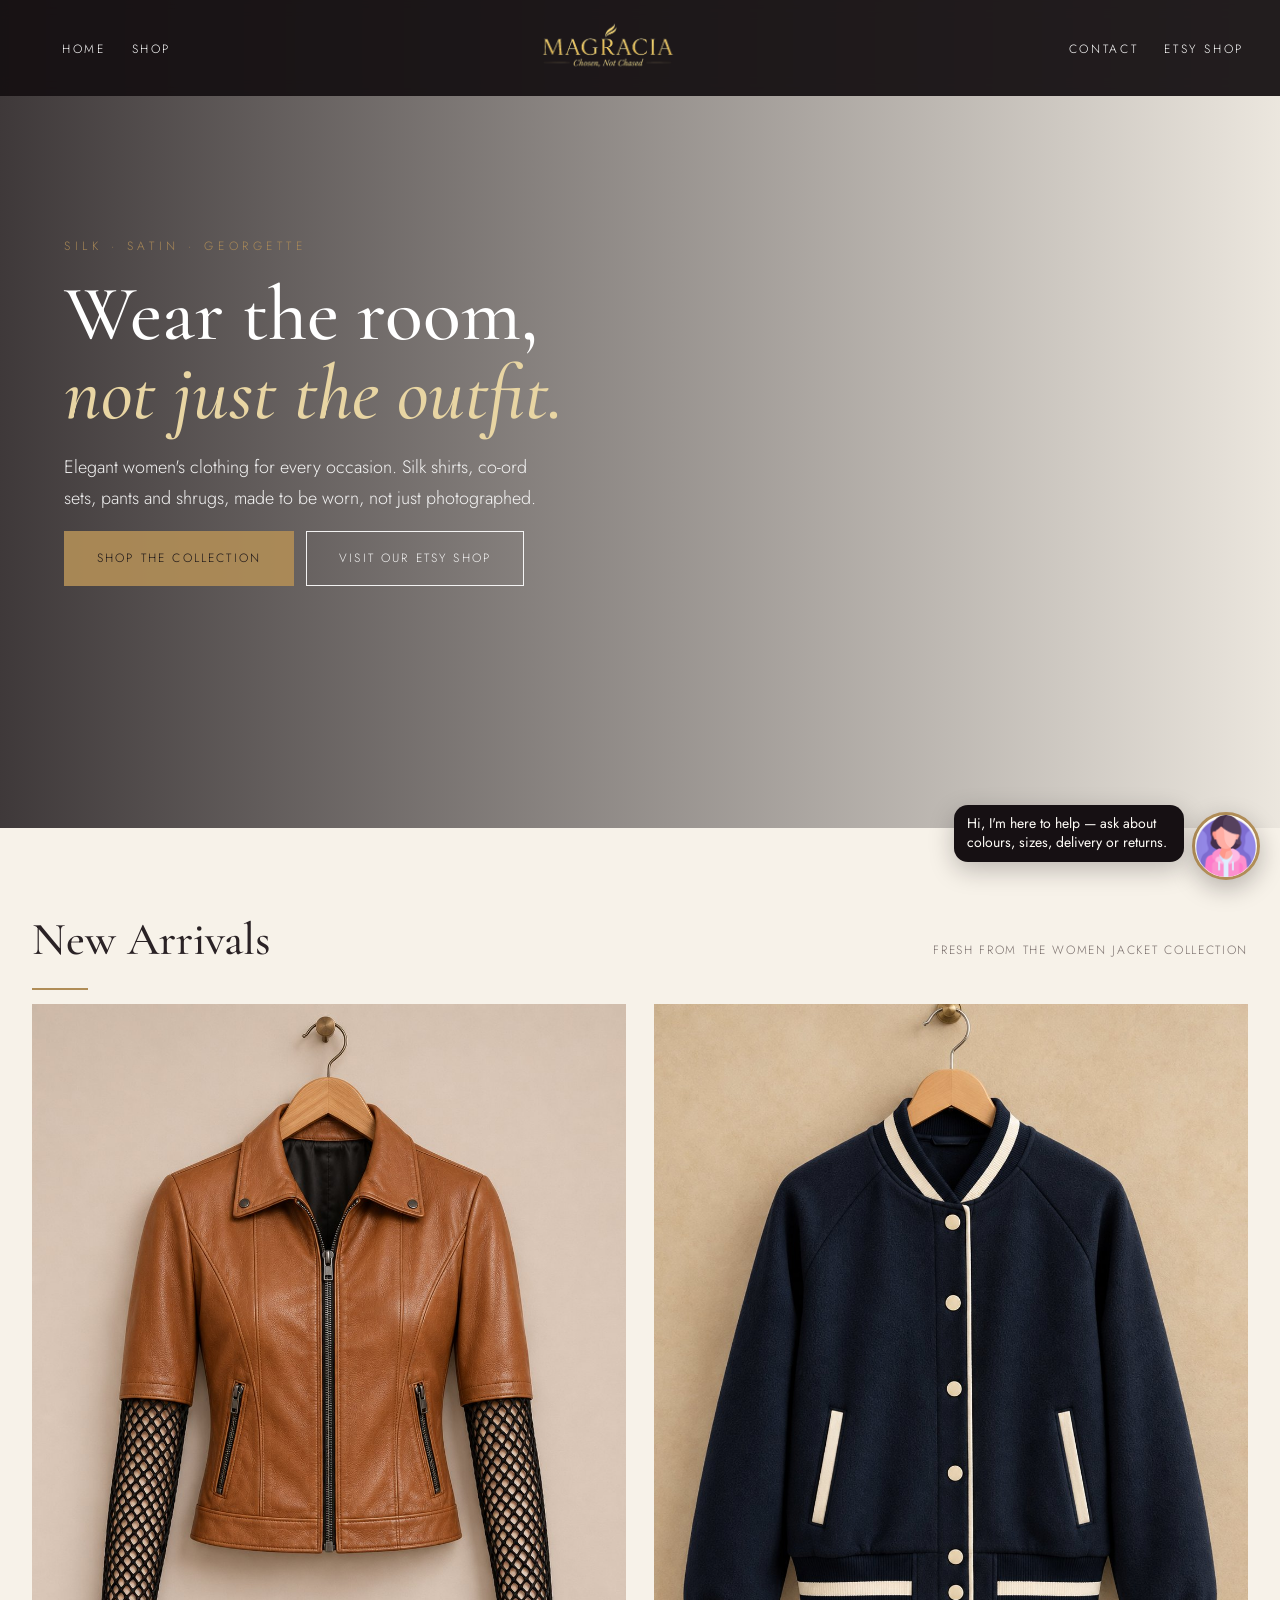
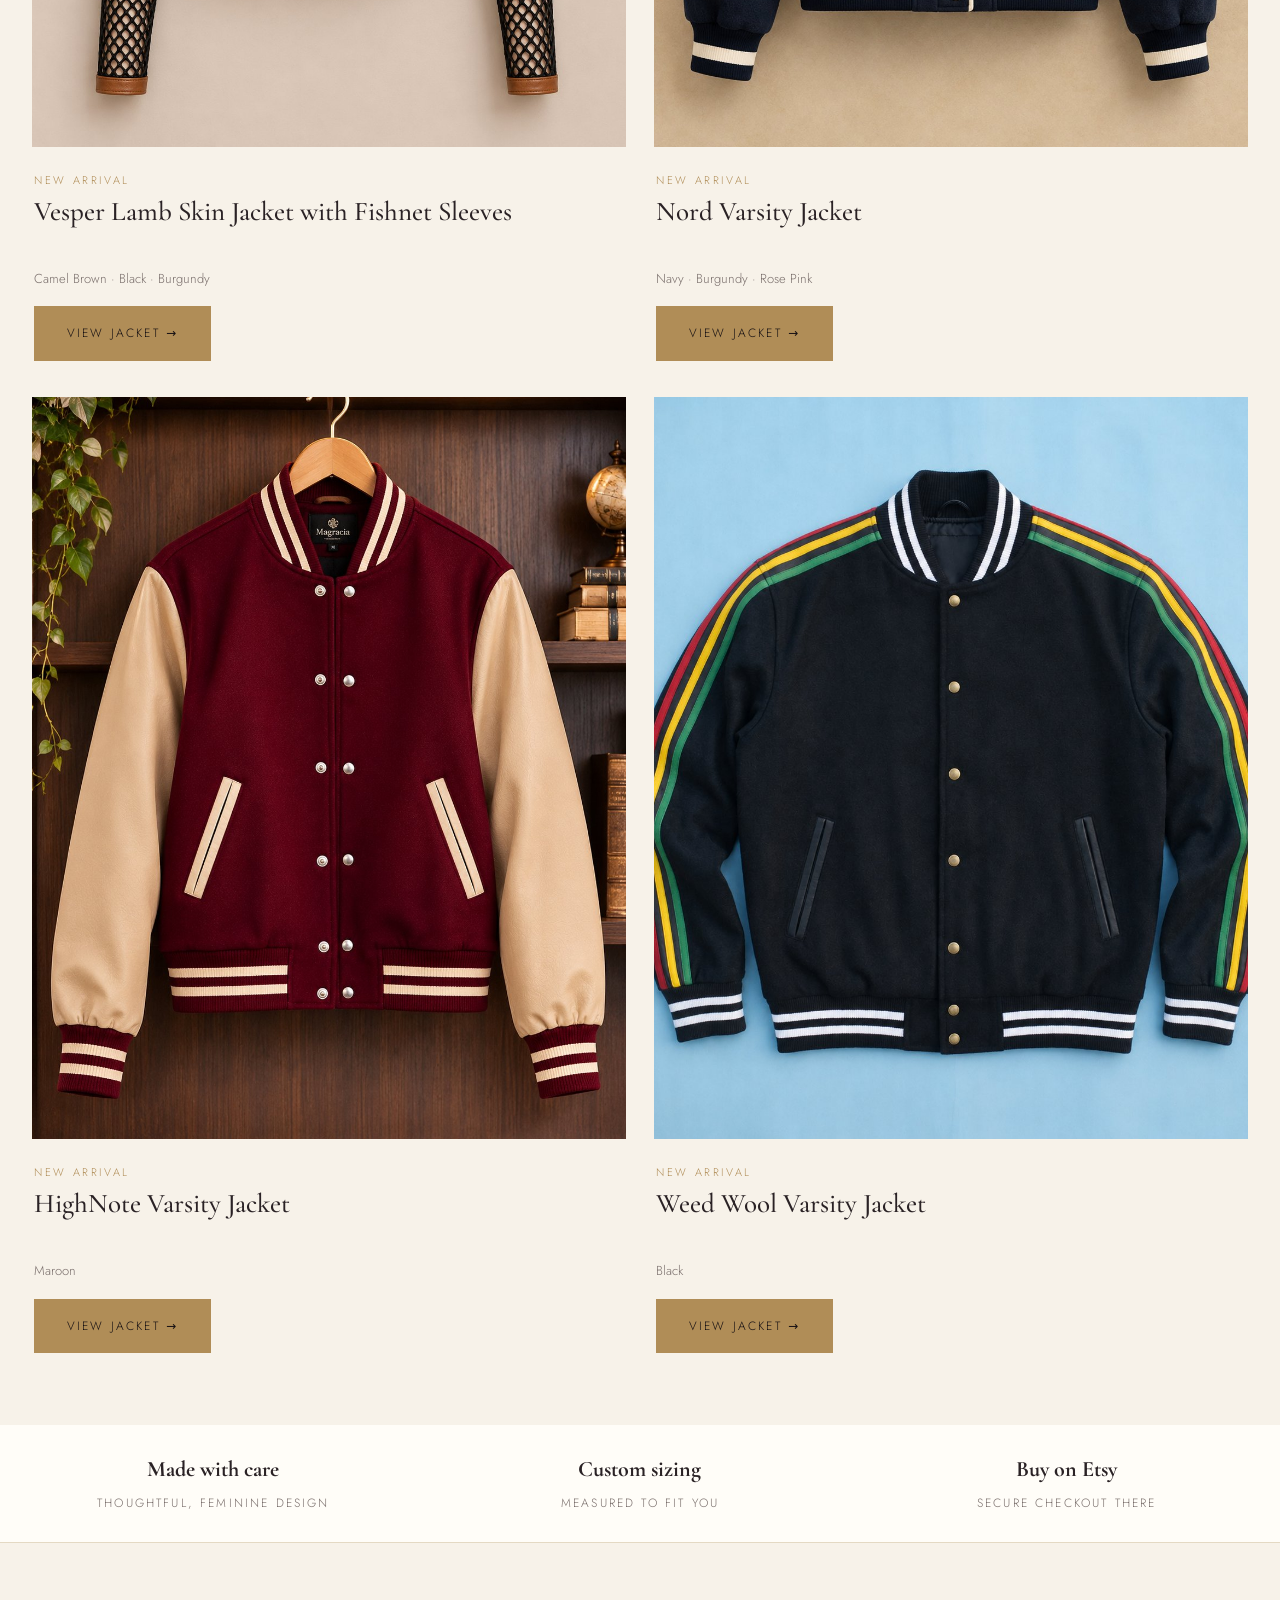
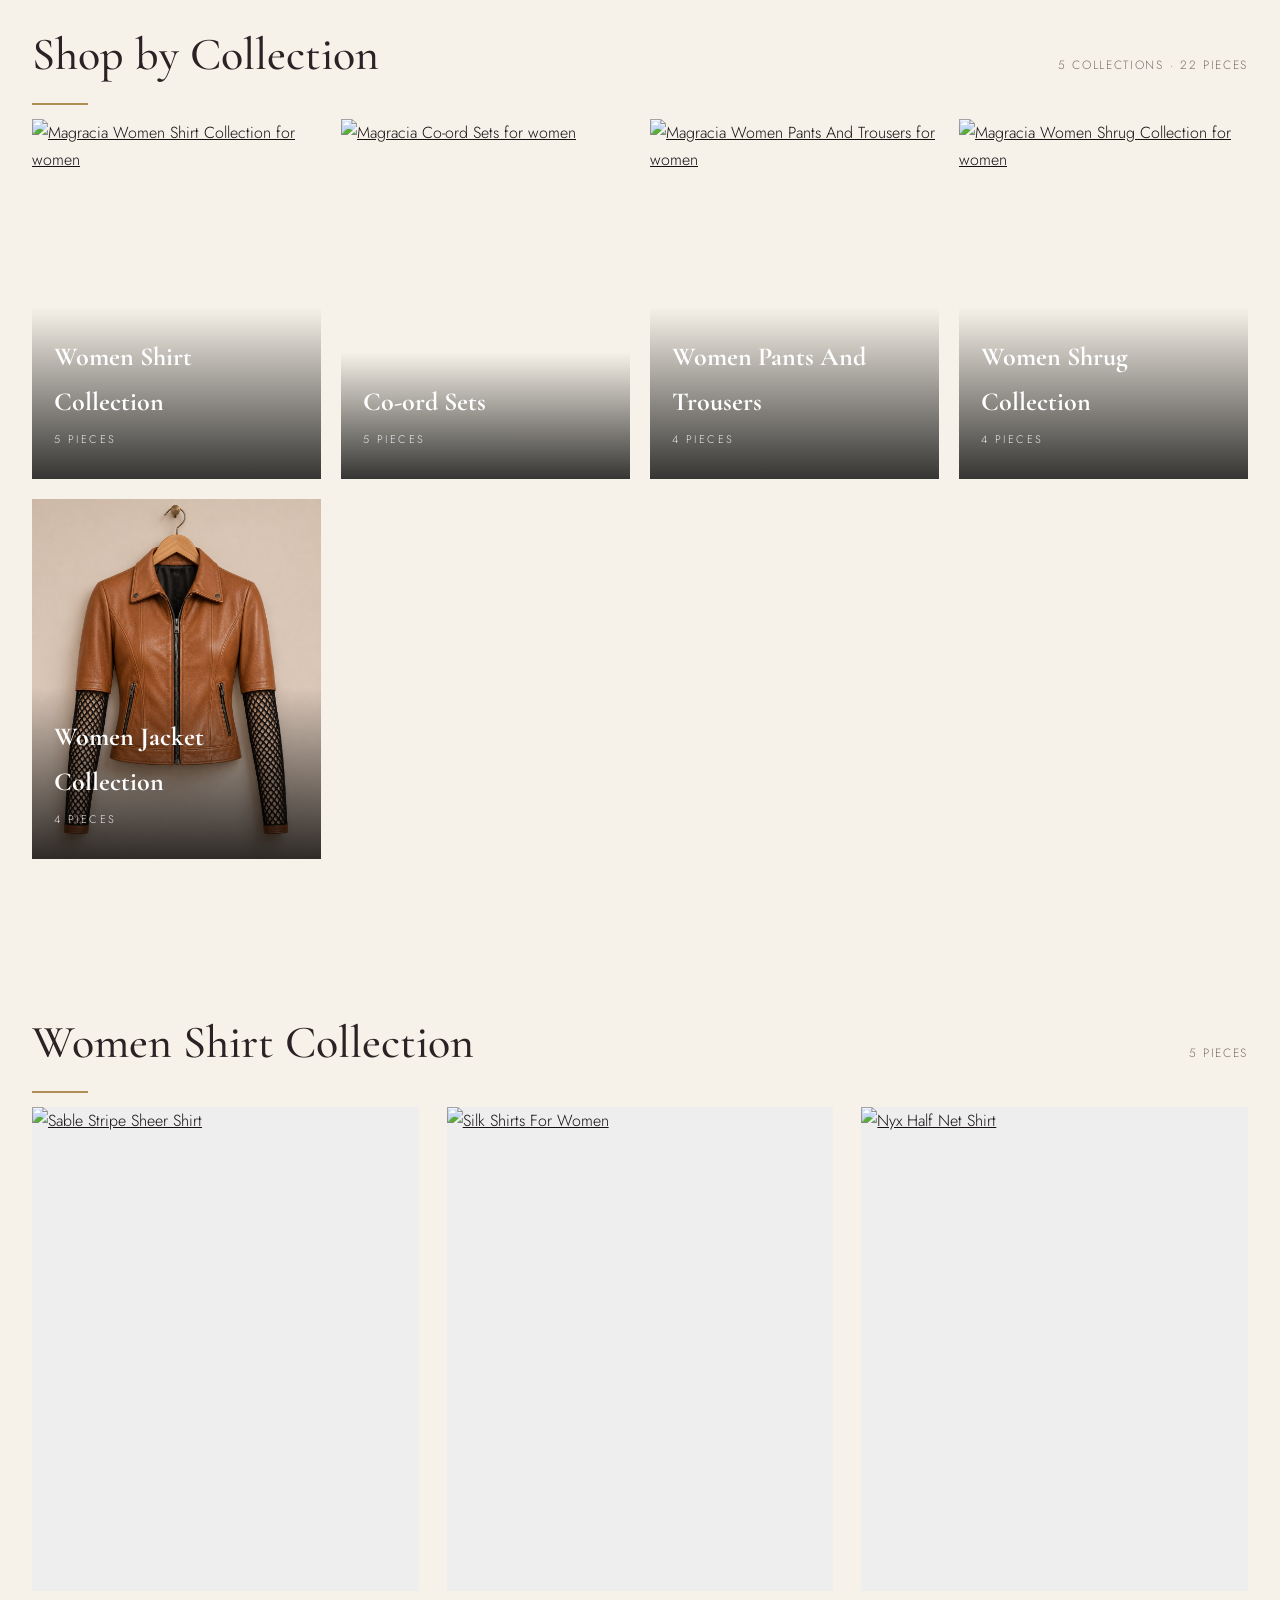
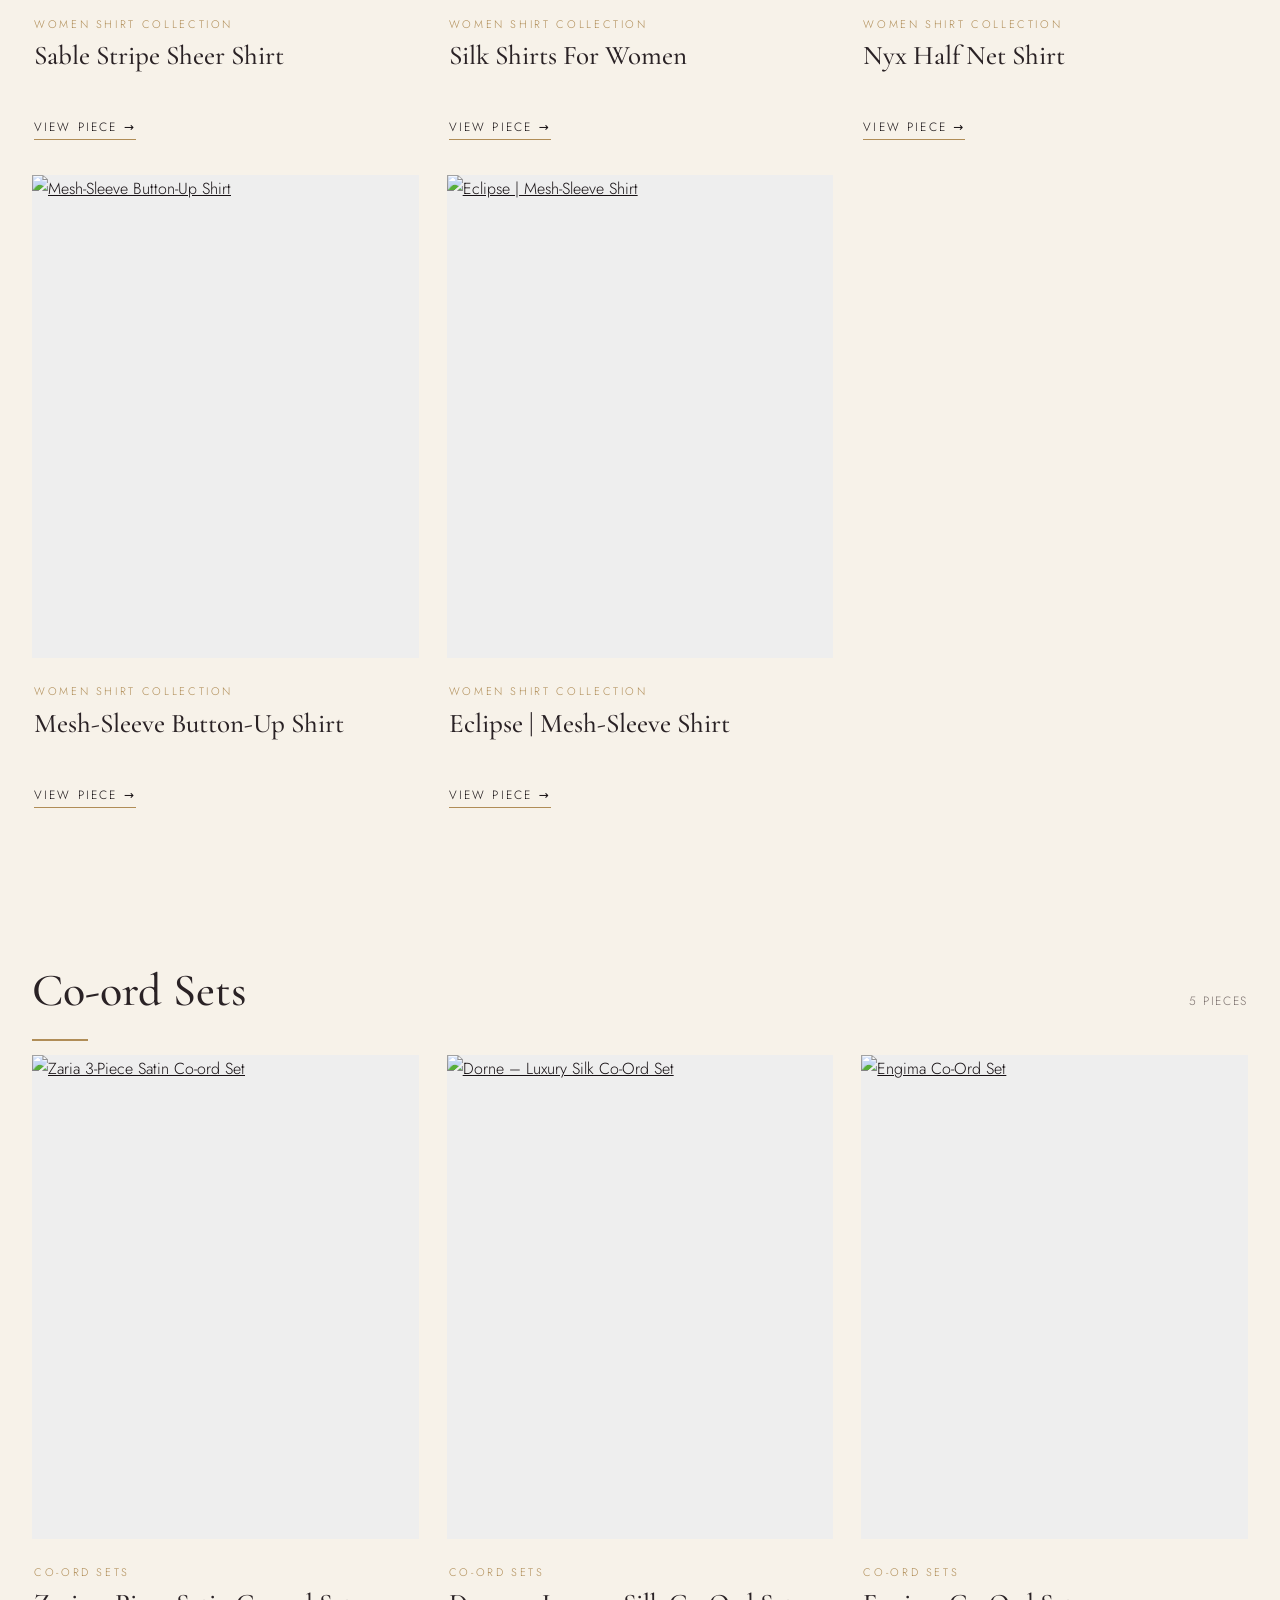
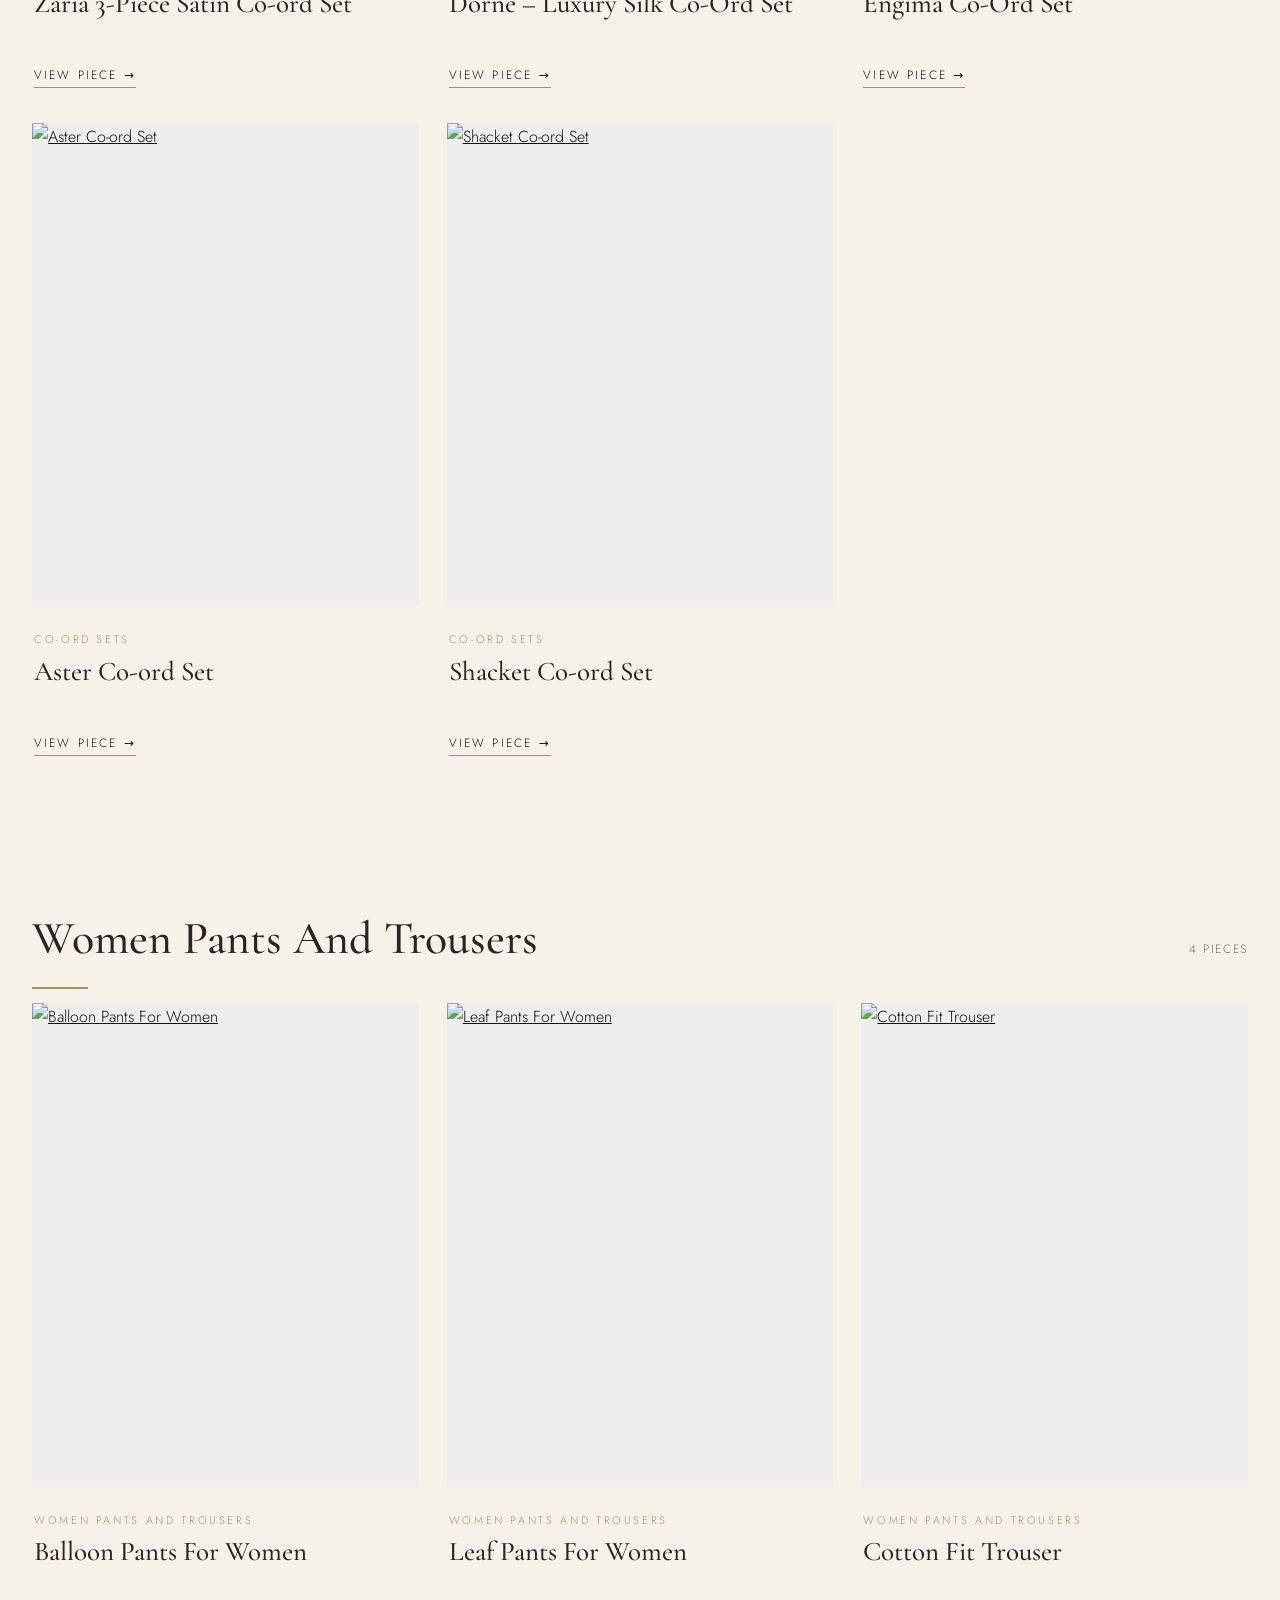
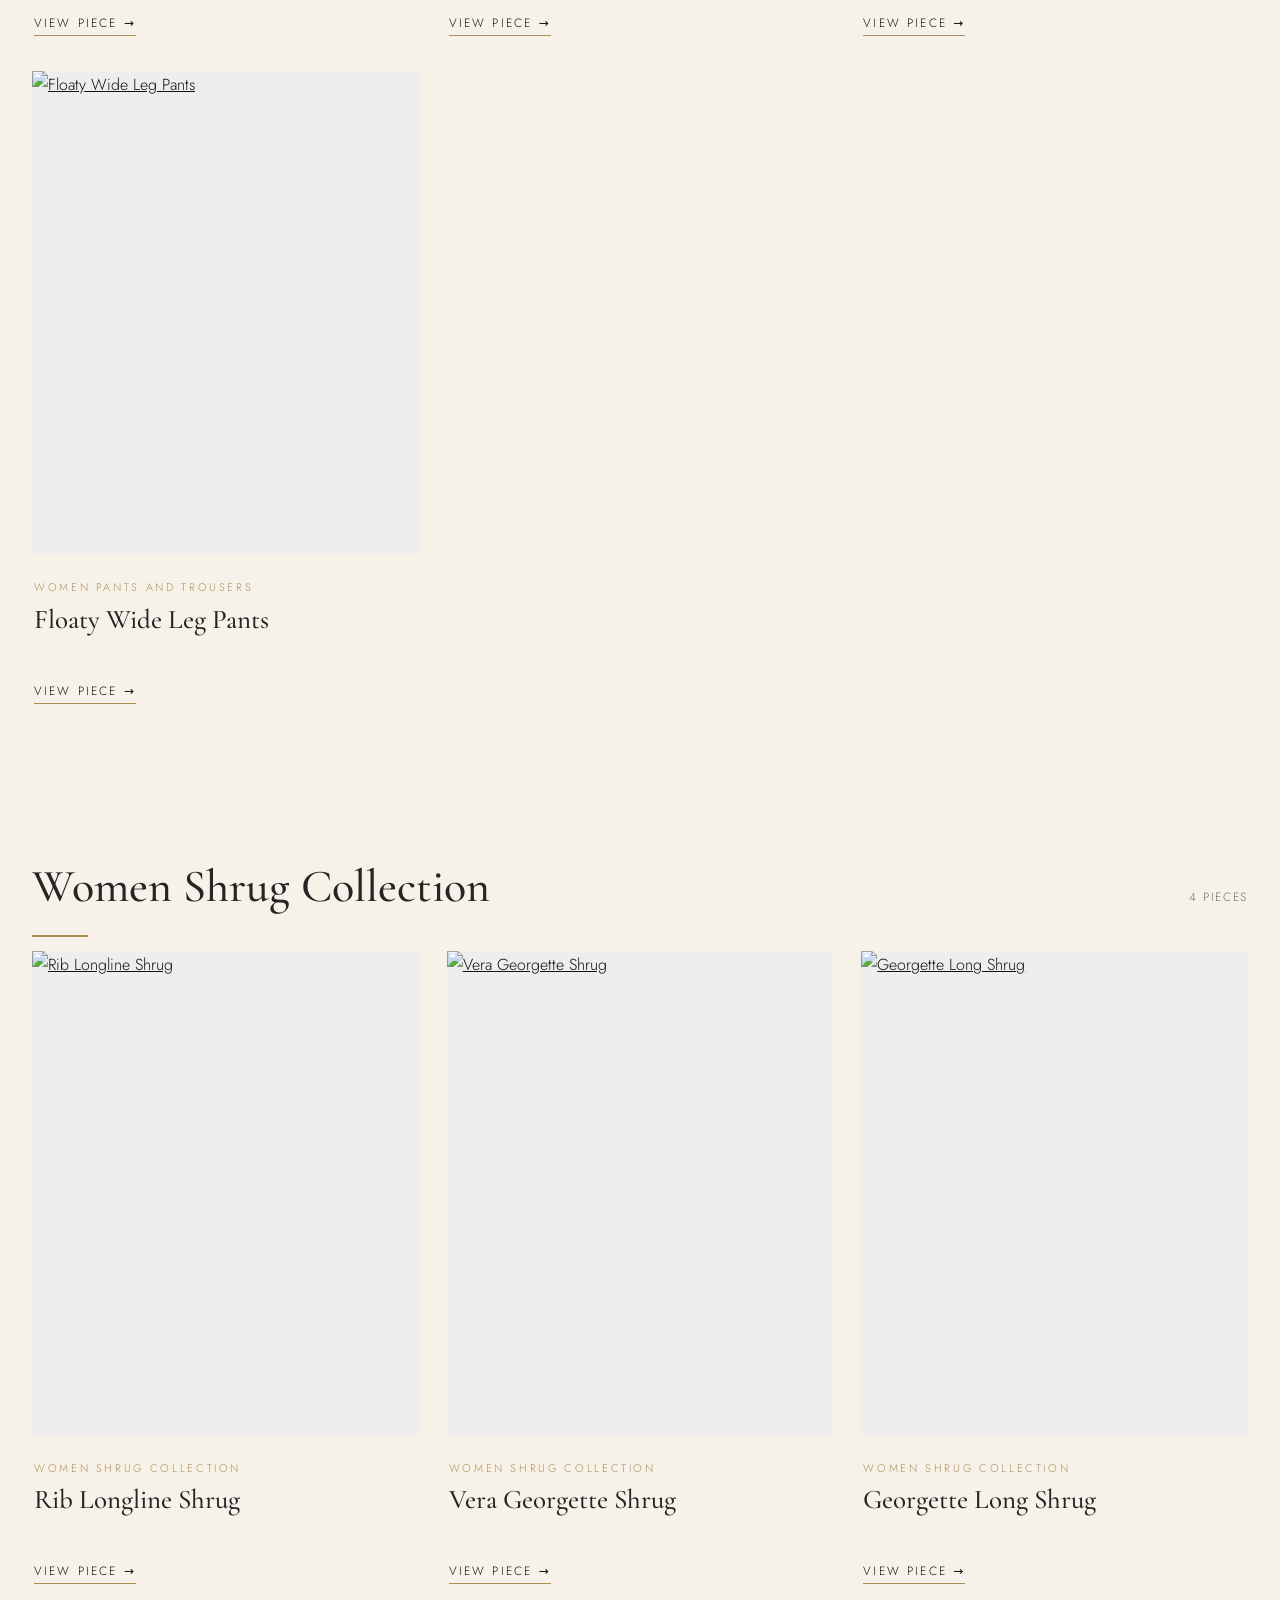
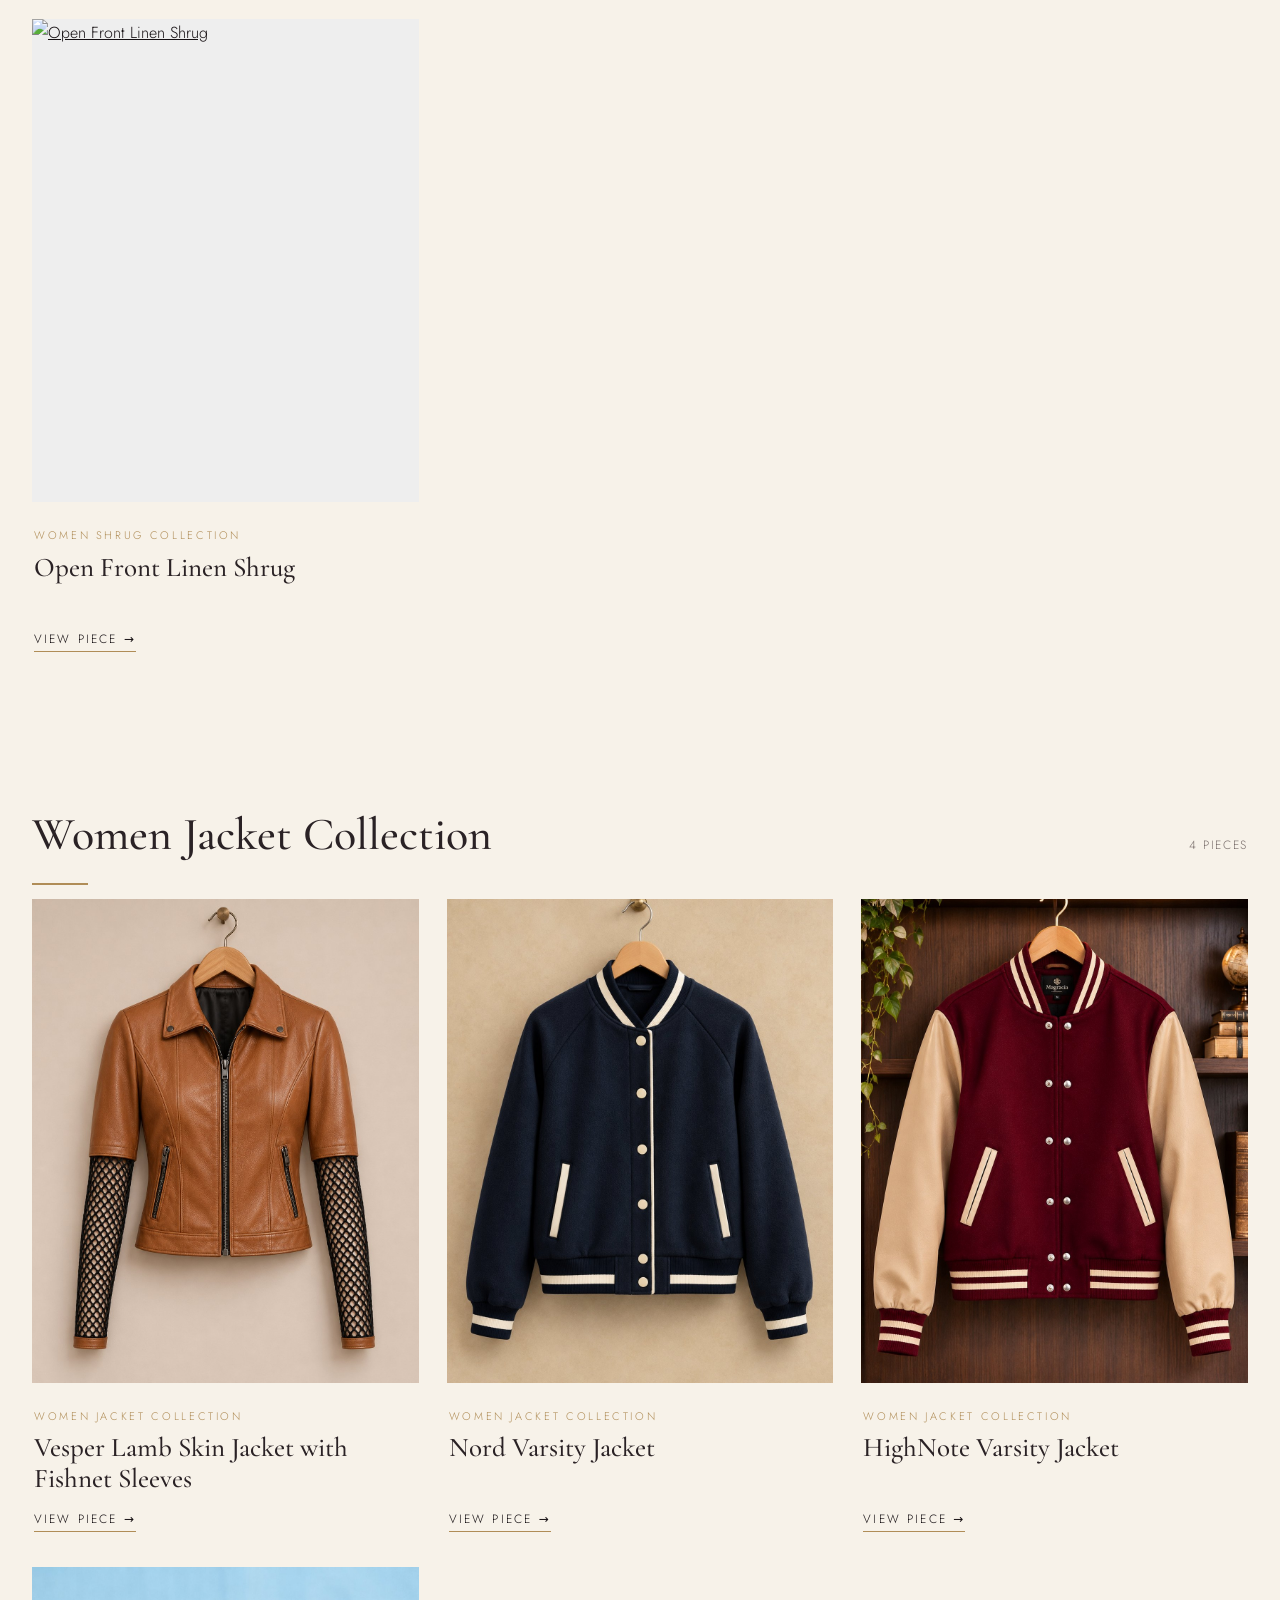
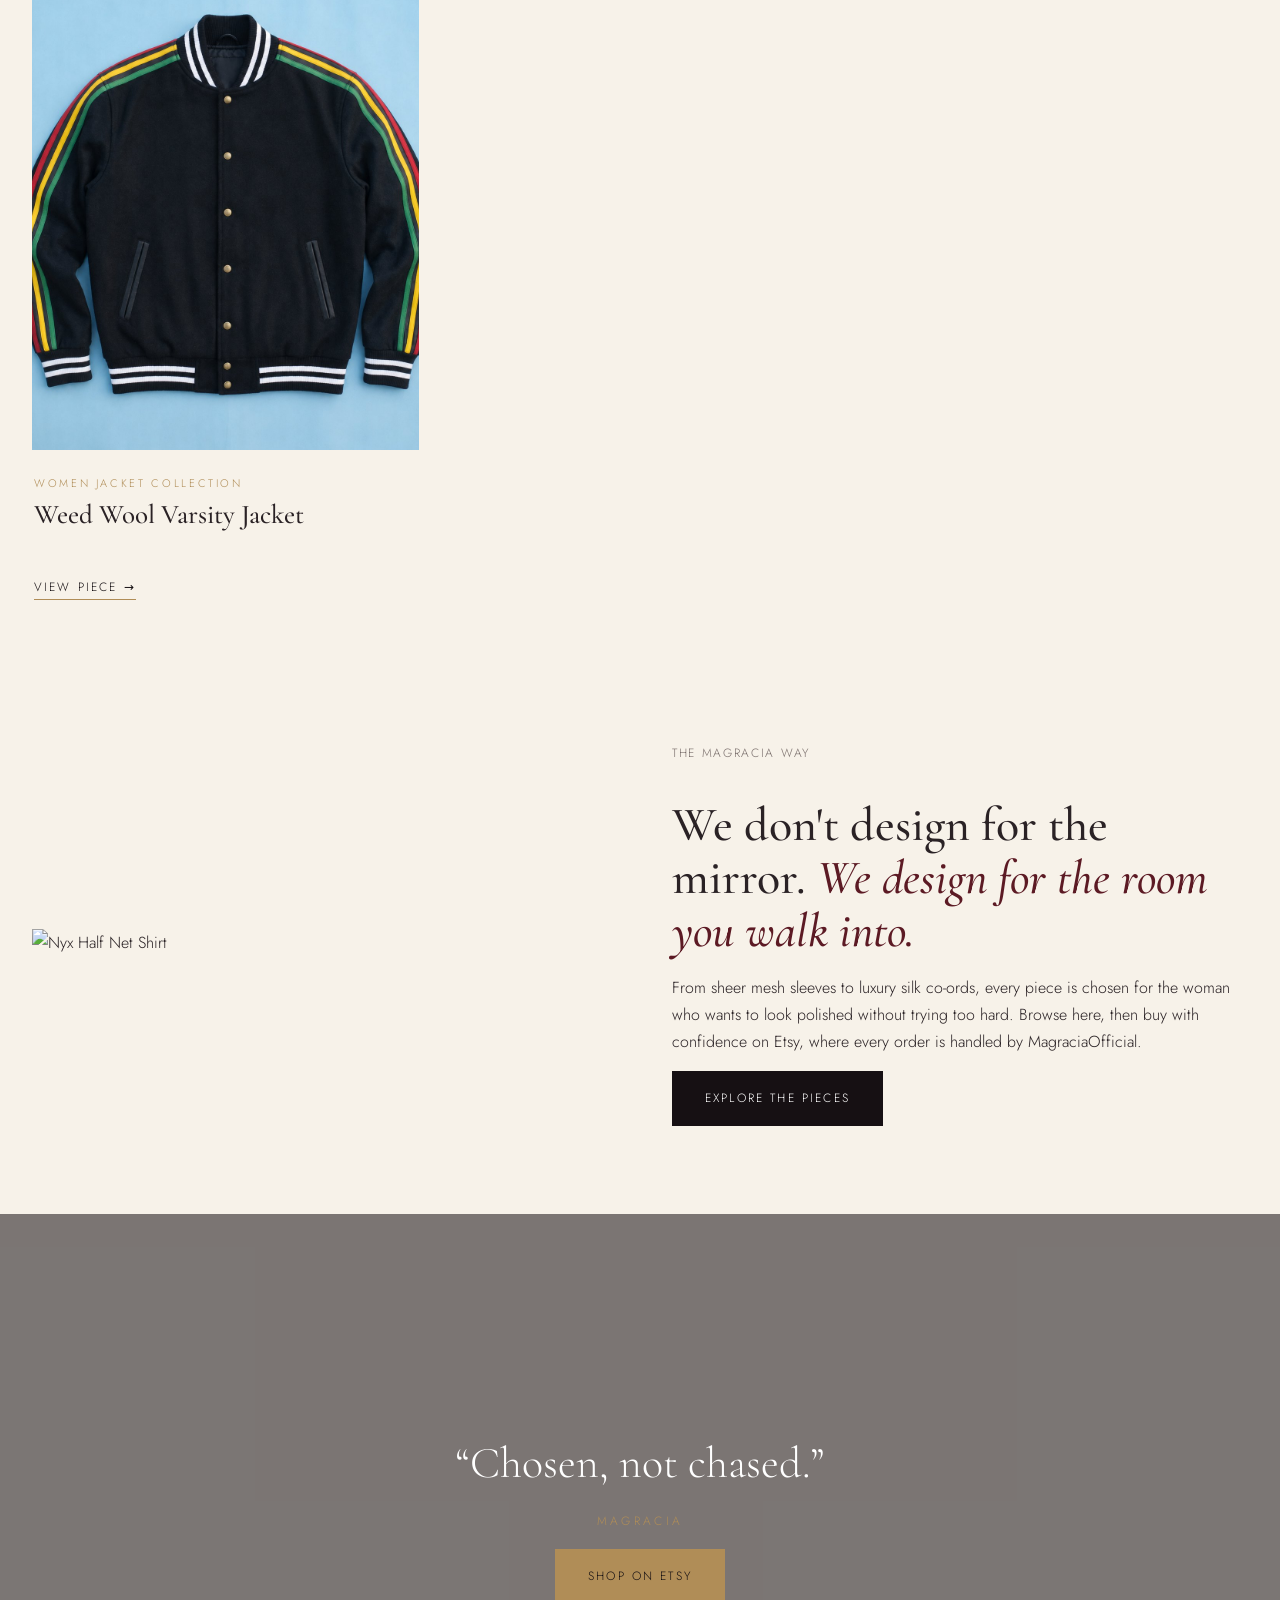
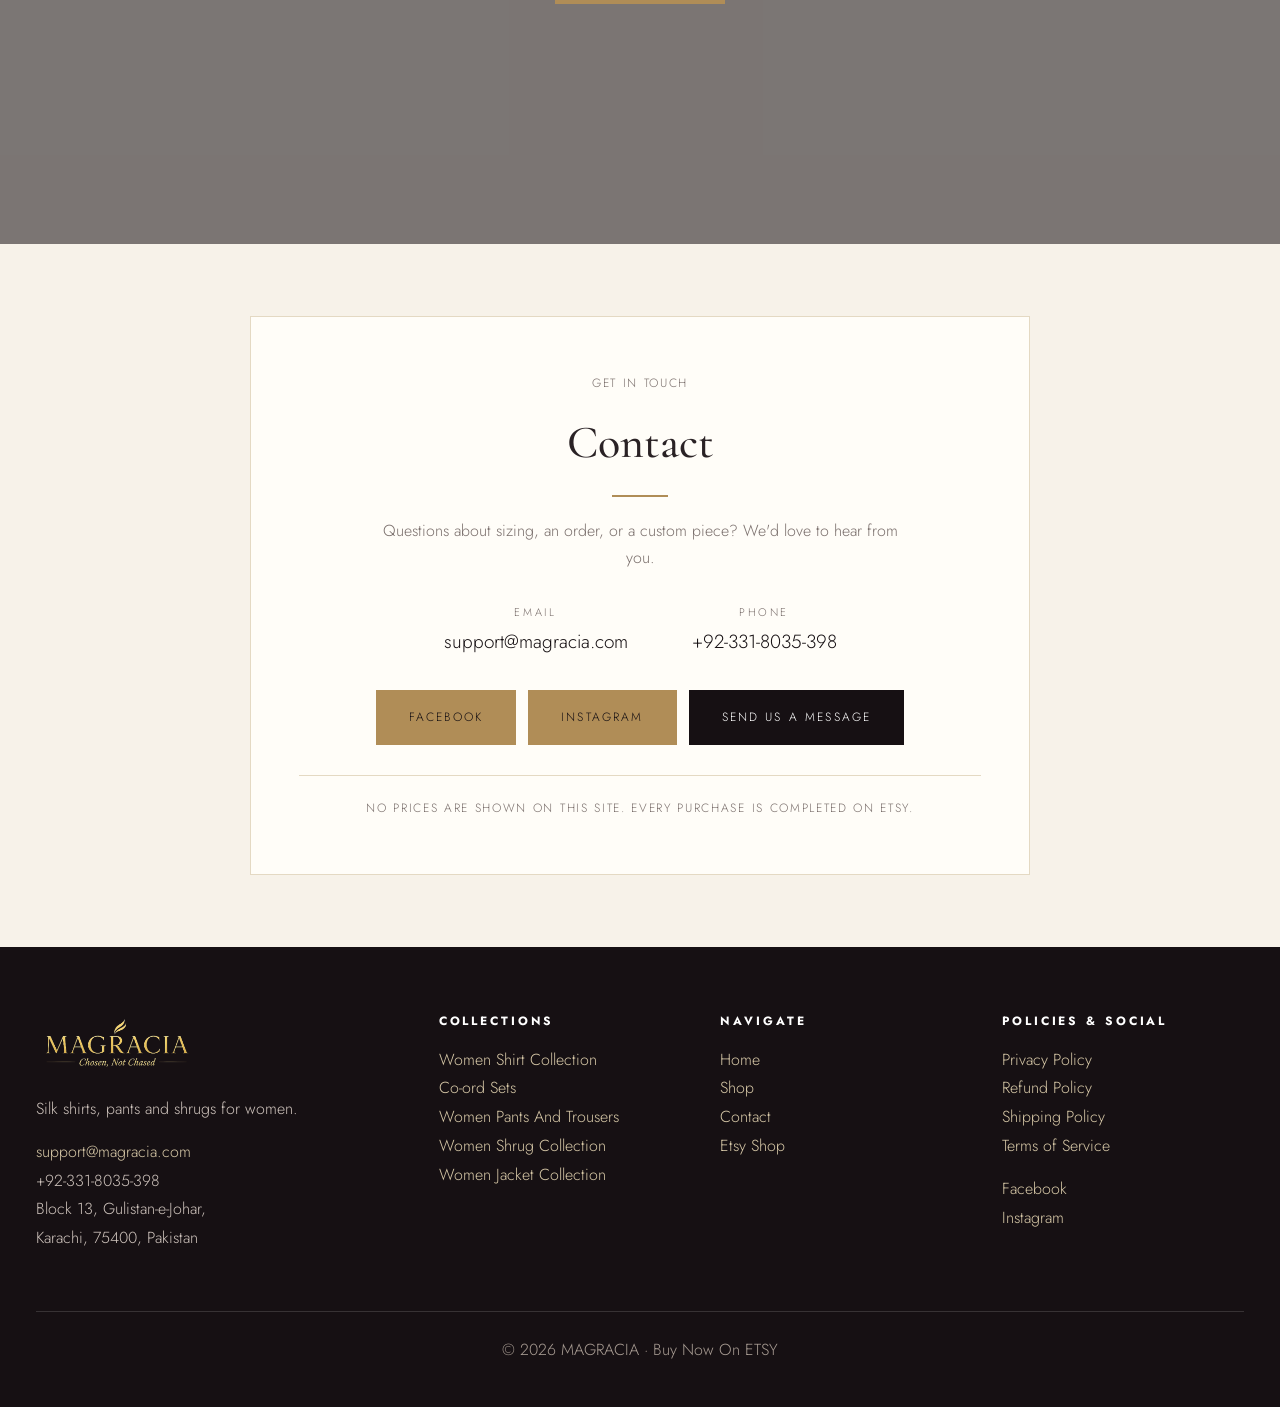
==== index.html @ 1ed4bbe6 "Hero Shop the Collection button now scrolls to Shop by Collection tiles, not the shirts grid" ====
<!doctype html><html lang="en"><head>
<!-- Google tag (gtag.js) -->
<script async src="https://www.googletagmanager.com/gtag/js?id=G-DLKNCWPF5B"></script>
<script>
  window.dataLayer = window.dataLayer || [];
  function gtag(){dataLayer.push(arguments);}
  gtag('js', new Date());

  gtag('config', 'G-DLKNCWPF5B');
</script><meta charset="utf-8"><meta name="viewport" content="width=device-width, initial-scale=1">
<meta name="description" content="Magracia - Silk Shirts, Pants and Shrugs for Women. Buy on Etsy.">
<title>Magracia | Silk Shirts, Satin Co-ord Sets, Pants &amp; Shrugs for Women</title><link rel="icon" type="image/png" href="/images/1793279705554-magracia-favicon.png">
<meta name="description" content="Magracia: elegant silk shirts, satin co-ord sets, pants and shrugs for women, with custom sizing. Browse the collection, then buy securely on Etsy at MagraciaOfficial.">
<link rel="canonical" href="https://magracia.com/">
<meta property="og:title" content="Magracia | Silk Shirts, Satin Co-ord Sets, Pants & Shrugs for Women">
<meta property="og:description" content="Elegant women's clothing for every occasion. Silk shirts, co-ord sets, pants and shrugs, made to be worn, not just photographed. Buy on Etsy.">
<meta property="og:type" content="website">
<meta property="og:url" content="https://magracia.com/">
<meta property="og:site_name" content="Magracia">
<meta name="twitter:card" content="summary_large_image">
<script type="application/ld+json">{"@context":"https://schema.org","@type":"Organization","name":"Magracia","url":"https://magracia.com/","slogan":"Chosen, not chased.","email":"support@magracia.com","telephone":"+92-331-8035-398","address":{"@type":"PostalAddress","streetAddress":"Block 13, Gulistan-e-Johar","addressLocality":"Karachi","postalCode":"75400","addressCountry":"PK"},"sameAs":["https://www.etsy.com/shop/MagraciaOfficial","https://www.facebook.com/profile.php?id=61591413465941","https://www.instagram.com/shopmagracia"]}</script><link rel="stylesheet" href="styles.css?v=19"></head>
<body>
<header><button class="menu-btn" aria-label="Open menu" aria-expanded="false" onclick="toggleMenu(this)">☰</button><nav><a href="/">HOME</a><a href="#collection">SHOP</a></nav><h1 class="logo"><a href="/"><img src="/images/1793279692618-magracia-logo.png" alt="Magracia"></a></h1><nav><a href="contact.html">CONTACT</a><a href="https://www.etsy.com/shop/MagraciaOfficial">ETSY SHOP</a></nav><nav class="mobile-menu" id="mobileMenu"><a href="/">HOME</a><a href="/#collection">SHOP</a><a href="contact.html">CONTACT</a><a href="https://www.etsy.com/shop/MagraciaOfficial">ETSY SHOP</a></nav></header>
<main>
<section class="hero" style="background-image:url('https://cdn.shopify.com/s/files/1/1017/0076/3970/files/Models_posing_near_large_rock_202607021745_Magracia_Eclipse_Mesh-Sleeve_Shirt_ed475d78e17229f7_Magracia_5c5101f6e400949b.webp?v=1784808352')">
<div class="hero-text"><p class="eyebrow">Silk · Satin · Georgette</p><h2>Wear the room,<br><em>not just the outfit.</em></h2><p>Elegant women's clothing for every occasion. Silk shirts, co-ord sets, pants and shrugs, made to be worn, not just photographed.</p><p><a class="btn btn-gold" href="#shop-by-collection">Shop the Collection</a><a class="btn btn-outline" href="https://www.etsy.com/shop/MagraciaOfficial">Visit Our Etsy Shop</a></p></div></section>
<div class="wrap"><section class="new-arrivals reveal"><div class="sec-head"><h2>New Arrivals</h2><span class="sec-sub">Fresh from the Women Jacket Collection</span></div><div class="arrivals-grid" id="arrivalsGrid"></div></section></div>
<div class="values"><div><b>Made with care</b><span>Thoughtful, feminine design</span></div><div><b>Custom sizing</b><span>Measured to fit you</span></div><div><b>Buy on Etsy</b><span>Secure checkout there</span></div></div>
<div class="wrap">
<section class="reveal" id="shop-by-collection"><div class="sec-head"><h2>Shop by Collection</h2><span class="sec-sub" id="colCount">Collections · pieces</span></div><div class="tiles" id="tiles"></div></section>
<div id="collection"></div>
<section class="story reveal"><div><img src="https://cdn.shopify.com/s/files/1/1017/0076/3970/files/Gemini_Generated_Image_hyt5iyhyt5iyhyt5.webp?v=1786794602" alt="Nyx Half Net Shirt"></div>
<div><p class="sec-sub">The Magracia way</p><h2>We don't design for the mirror. <em>We design for the room you walk into.</em></h2><p>From sheer mesh sleeves to luxury silk co-ords, every piece is chosen for the woman who wants to look polished without trying too hard. Browse here, then buy with confidence on Etsy, where every order is handled by MagraciaOfficial.</p><p><a class="btn" href="#collection">Explore the Pieces</a></p></div></section>
</div>
<section class="feature" style="background-image:url('https://cdn.shopify.com/s/files/1/1017/0076/3970/files/ChatGPTImageJul1_2026_01_18_34PM.png?v=1784560643')"><div><blockquote>“Chosen, not chased.”</blockquote><p><cite>Magracia</cite></p><p><a class="btn btn-gold" href="https://www.etsy.com/shop/MagraciaOfficial">Shop on Etsy</a></p></div></section>
<section class="contact-band reveal"><div class="wrap"><div class="contact-card"><p class="sec-sub">Get in touch</p><h2>Contact</h2><p class="contact-intro">Questions about sizing, an order, or a custom piece? We'd love to hear from you.</p><div class="contact-rows"><div><span>Email</span><a href="mailto:support@magracia.com">support@magracia.com</a></div><div><span>Phone</span><a href="tel:+923318035398">+92-331-8035-398</a></div></div><div class="contact-socials"><a class="btn btn-gold" href="https://www.facebook.com/profile.php?id=61591413465941">Facebook</a><a class="btn btn-gold" href="https://www.instagram.com/shopmagracia">Instagram</a><a class="btn" href="contact.html">Send us a message</a></div><p class="contact-note">No prices are shown on this site. Every purchase is completed on Etsy.</p></div></div></section>
</main>
<footer><div class="foot"><div><p class="foot-logo"><img src="/images/1793279692618-magracia-logo.png" alt="Magracia"></p><p>Silk shirts, pants and shrugs for women.</p><p><a href="mailto:support@magracia.com">support@magracia.com</a><br>+92-331-8035-398<br>Block 13, Gulistan-e-Johar,<br>Karachi, 75400, Pakistan</p></div><div><h4>Collections</h4><p><a href="/#col-Women%20Shirt%20Collection">Women Shirt Collection</a><br><a href="/#col-Co-ord%20Sets">Co-ord Sets</a><br><a href="/#col-Women%20Pants%20And%20Trousers">Women Pants And Trousers</a><br><a href="/#col-Women%20Shrug%20Collection">Women Shrug Collection</a><br><a href="/#col-Women%20Jacket%20Collection">Women Jacket Collection</a></p></div><div><h4>Navigate</h4><p><a href="/">Home</a><br><a href="/#collection">Shop</a><br><a href="contact.html">Contact</a><br><a href="https://www.etsy.com/shop/MagraciaOfficial">Etsy Shop</a></p></div><div><h4>Policies &amp; Social</h4><p><a href="privacy.html">Privacy Policy</a><br><a href="refund.html">Refund Policy</a><br><a href="shipping.html">Shipping Policy</a><br><a href="terms.html">Terms of Service</a></p><p><a href="https://www.facebook.com/profile.php?id=61591413465941">Facebook</a><br><a href="https://www.instagram.com/shopmagracia">Instagram</a></p></div></div><p class="foot-bottom">© 2026 MAGRACIA · Buy Now On ETSY</p></footer>
<script>
fetch('products.json?v=9').then(r=>r.json()).then(products=>{
  const tiles=document.getElementById('tiles'); const groups={};
  products.forEach(p=>{(groups[p.collection]=groups[p.collection]||[]).push(p)});
  document.getElementById('colCount').textContent=Object.keys(groups).length+' collections · '+products.length+' pieces';
  tiles.innerHTML=Object.keys(groups).map(name=>'<a class="tile" href="#col-'+encodeURIComponent(name)+'"><img src="'+groups[name][0].images[0]+'" alt="Magracia '+name+' for women"><span><b>'+name+'</b><i>'+groups[name].length+' pieces</i></span></a>').join('');
  const wrap=document.getElementById('collection');
  Object.keys(groups).forEach(name=>{
    const sec=document.createElement('section'); sec.id='col-'+encodeURIComponent(name); sec.className='reveal';
    sec.innerHTML='<div class="sec-head"><h2>'+name+'</h2><span class="sec-sub">'+groups[name].length+' pieces</span></div><div class="grid">'+groups[name].map(p=>
      '<article class="card"><a href="product.html?handle='+encodeURIComponent(p.handle)+'"><div class="imgwrap"><img src="'+(p.images[0]||'')+'" alt="'+p.title.replace(/"/g,'')+'" loading="lazy"></div></a><div class="card-body"><span class="label">'+p.collection+'</span><h3>'+p.title+'</h3><a class="viewlink" href="product.html?handle='+encodeURIComponent(p.handle)+'">View Piece →</a></div></article>').join('')+'</div>';
    wrap.appendChild(sec);
  });
  const jackets=products.filter(p=>p.collection==='Women Jacket Collection');
  const ag=document.getElementById('arrivalsGrid');
  if(ag){ag.innerHTML=jackets.map(p=>'<article class="card"><a href="product.html?handle='+encodeURIComponent(p.handle)+'"><div class="imgwrap"><img src="'+(p.images[0]||'')+'" alt="'+p.title.replace(/"/g,'')+'" loading="lazy"></div></a><div class="card-body"><span class="label">New Arrival</span><h3>'+p.title+'</h3><p class="arrival-colours">'+(p.colours||[]).join(' · ')+'</p><a class="btn btn-gold" href="product.html?handle='+encodeURIComponent(p.handle)+'">View Jacket →</a></div></article>').join('');}
  const io=new IntersectionObserver(es=>es.forEach(e=>{if(e.isIntersecting)e.target.classList.add('visible')}),{threshold:.1});
  document.querySelectorAll('.reveal').forEach(el=>io.observe(el));
});
</script><script>function toggleMenu(b){var h=document.querySelector("header"); var open=h.classList.toggle("menu-open"); b.setAttribute("aria-expanded",open); b.textContent=open?"✕":"☰";} document.addEventListener("click",function(e){var h=document.querySelector("header"); if(h&&h.classList.contains("menu-open")&&!h.contains(e.target)){h.classList.remove("menu-open"); var b=document.querySelector(".menu-btn"); if(b){b.setAttribute("aria-expanded","false"); b.textContent="☰";}}});</script><script src="chatbot.js?v=1"></script></body></html>
---- styles.css ----
@import url('https://fonts.googleapis.com/css2?family=Cormorant+Garamond:ital,wght@0,400;0,500;0,600;1,400;1,500&family=Jost:wght@300;400;500&display=swap');
:root{--ink:#161013;--wine:#5c1a24;--cream:#f7f2e9;--paper:#fffdf8;--gold:#b08d57;--muted:#7a6f6c;--line:#e4d9c3}
*{box-sizing:border-box}html{scroll-behavior:smooth}
body{margin:0;font-family:'Jost',system-ui,sans-serif;color:#2a2225;background:var(--cream);line-height:1.7;font-weight:300}
a{color:var(--ink)}a:hover{color:var(--gold)}h1,h2,h3{font-family:'Cormorant Garamond',serif;font-weight:500}
::selection{background:var(--gold);color:#fff}
header{position:fixed;top:0;left:0;right:0;z-index:20;background:rgba(22,16,19,.94);backdrop-filter:blur(8px);color:#fff;display:flex;align-items:center;justify-content:space-between;padding:16px 36px}
header h1{margin:0;font-size:24px;letter-spacing:.32em}header h1 small{display:block;font-family:'Jost',sans-serif;font-size:8px;letter-spacing:.42em;color:var(--gold);margin-top:2px}
nav a{color:#fff;text-decoration:none;margin-left:26px;font-size:12px;letter-spacing:.22em}nav a:hover{color:var(--gold)}
.hero{height:92vh;min-height:560px;background-size:cover;background-position:center 30%;display:flex;align-items:center;color:#fff;position:relative}
.hero:before{content:"";position:absolute;inset:0;background:linear-gradient(90deg,rgba(22,16,19,.82) 0%,rgba(22,16,19,.45) 48%,rgba(22,16,19,.05) 100%)}
.hero-text{position:relative;padding:0 64px;max-width:660px}.hero-text .eyebrow{letter-spacing:.38em;font-size:12px;color:var(--gold);text-transform:uppercase}
.hero-text h2{font-size:78px;line-height:1.02;margin:18px 0}.hero-text h2 em{font-style:italic;color:#e8d5a3}
.hero-text p{font-size:18px;opacity:.92;max-width:480px}
/* Buttons: ink and gold only. No maroon fill anywhere, and hover never turns maroon. */
.btn{display:inline-block;background:var(--ink);color:#fff !important;padding:16px 32px;text-decoration:none;letter-spacing:.18em;font-size:12px;text-transform:uppercase;border:1px solid var(--ink);cursor:pointer;transition:letter-spacing .3s,background .3s,transform .3s}
.btn:hover{background:#000;letter-spacing:.24em;transform:translateY(-1px)}
.btn-gold{background:var(--gold);border-color:var(--gold);color:#161013 !important}.btn-gold:hover{background:#9c7a48;border-color:#9c7a48;color:#fff !important}
.btn-outline{background:transparent;border-color:#fff;color:#fff !important;margin-left:12px}.btn-outline:hover{background:#fff;color:var(--ink) !important;letter-spacing:.24em}
.values{display:grid;grid-template-columns:repeat(3,1fr);text-align:center;border-bottom:1px solid var(--line);background:var(--paper)}.values div{padding:26px 16px}.values b{font-family:'Cormorant Garamond',serif;font-size:22px;display:block}.values span{font-size:12px;letter-spacing:.18em;text-transform:uppercase;color:var(--muted)}
.wrap{max-width:1280px;margin:0 auto;padding:0 32px}section{padding:72px 0}
.sec-head{display:flex;align-items:baseline;justify-content:space-between;gap:20px;margin-bottom:8px}.sec-head h2{font-size:46px;margin:0}.sec-head h2:after{content:"";display:block;width:56px;height:2px;background:var(--gold);margin-top:10px}
.sec-sub{color:var(--muted);letter-spacing:.14em;text-transform:uppercase;font-size:12px;margin:0 0 36px}
.tiles{display:grid;grid-template-columns:repeat(4,1fr);gap:20px}.tile{position:relative;height:360px;overflow:hidden;border-radius:0}.tile img{width:100%;height:100%;object-fit:cover;transition:transform .8s}.tile:hover img{transform:scale(1.06)}
.tile span{position:absolute;inset:auto 0 0 0;padding:28px 22px;color:#fff;background:linear-gradient(transparent,rgba(0,0,0,.78))}.tile b{font-family:'Cormorant Garamond',serif;font-size:26px;display:block}.tile i{font-style:normal;font-size:11px;letter-spacing:.22em;text-transform:uppercase;opacity:.85}
.grid{display:grid;grid-template-columns:repeat(3,1fr);gap:36px 28px;align-items:start}
.arrivals-grid{display:grid;grid-template-columns:1fr 1fr;gap:36px 28px;align-items:start}
.arrival-colours{font-size:13px;color:var(--muted);margin:0 0 4px}
.arrivals-grid .btn{margin-top:12px}
.card{background:transparent;display:flex;flex-direction:column}.card .imgwrap{overflow:hidden;border-radius:0;aspect-ratio:4/5;background:#eee}.card img{width:100%;height:100%;object-fit:cover;display:block;transition:transform .8s}.card:hover img{transform:scale(1.05)}
.card-body{padding:18px 2px 0}.card-body .label{font-size:11px;letter-spacing:.24em;text-transform:uppercase;color:var(--gold)}.card-body h3{font-size:27px;margin:4px 0 10px;line-height:1.15;min-height:2.3em}
.viewlink{text-decoration:none;letter-spacing:.18em;font-size:12px;text-transform:uppercase;border-bottom:1px solid var(--gold);padding-bottom:3px;color:var(--ink);transition:letter-spacing .3s,color .3s,border-color .3s}.viewlink:hover{color:var(--gold);border-color:var(--ink);letter-spacing:.24em}
.story{display:grid;grid-template-columns:1fr 1fr;gap:64px;align-items:center}.story img{width:100%;border-radius:0;aspect-ratio:4/5;object-fit:cover}
.story h2{font-size:48px;line-height:1.1;margin:0 0 16px}.story h2 em{font-style:italic;color:var(--wine)}
.feature{position:relative;height:70vh;min-height:480px;background-size:cover;background-position:center;display:flex;align-items:center;justify-content:center;color:#fff;text-align:center}.feature:before{content:"";position:absolute;inset:0;background:rgba(22,16,19,.55)}
.feature div{position:relative;max-width:720px;padding:0 24px}.feature blockquote{font-family:'Cormorant Garamond',serif;font-size:44px;line-height:1.2;margin:0}.feature cite{font-style:normal;letter-spacing:.28em;font-size:12px;text-transform:uppercase;color:var(--gold)}
footer{background:var(--ink);color:#cfc4bd;padding:64px 36px 28px}.foot{display:grid;grid-template-columns:1.5fr 1fr 1fr 1fr;gap:40px;max-width:1280px;margin:0 auto}footer a{color:#d8c9a8;text-decoration:none}footer a:hover{color:#fff}footer h4{color:#fff;letter-spacing:.24em;font-size:12px;text-transform:uppercase;margin:0 0 14px}footer p{margin:0 0 14px;line-height:1.8}
.foot-bottom{text-align:center;margin-top:44px;padding-top:24px;border-top:1px solid rgba(255,255,255,.14);color:#a99d94}
.reveal{opacity:0;transform:translateY(18px);transition:opacity .7s,transform .7s}.reveal.visible{opacity:1;transform:none}
/* product page */
.product{display:grid;grid-template-columns:1.05fr .95fr;gap:64px;max-width:1280px;margin:0 auto;padding:130px 32px 64px}
.gallery img.main{width:100%;height:640px;object-fit:contain;background:var(--cream);border-radius:0}
.gallery{position:relative}.mainwrap{position:relative}.galnav{position:absolute;top:50%;transform:translateY(-50%);background:rgba(22,16,19,.75);color:#fff;border:0;width:44px;height:44px;font-size:26px;line-height:1;cursor:pointer;border-radius:50%;z-index:2}.galnav:hover{background:var(--gold)}.galnav.prev{left:12px}.galnav.next{right:12px}.galcount{position:absolute;right:12px;bottom:12px;background:rgba(22,16,19,.75);color:#fff;font-size:12px;letter-spacing:.14em;padding:5px 10px;border-radius:20px}
.thumbs{display:flex;gap:10px;flex-wrap:nowrap;overflow-x:auto;margin-top:14px;padding-bottom:6px;scroll-snap-type:x proximity;scrollbar-width:thin}.thumbs img{flex:0 0 auto;width:76px;height:96px;object-fit:cover;border-radius:0;cursor:pointer;border:2px solid var(--line);scroll-snap-align:start}.thumbs img.active{border-color:var(--gold)}
.stock{color:#2e7d32;font-weight:400}.ptitle{font-size:54px;line-height:1.05;margin:8px 0 16px}
.picker{margin:18px 0}.picker button{padding:9px 15px;margin:4px 6px 4px 0;border:1px solid #d8cbb0;background:#fff;cursor:pointer;border-radius:20px;transition:border-color .3s}.picker button:hover{border-color:var(--ink)}.picker button.sel{background:var(--ink);color:#fff;border-color:var(--ink)}
.picker .size-view{display:inline-block;padding:9px 15px;margin:4px 6px 4px 0;border:1px solid #d8cbb0;background:#fff;border-radius:20px;cursor:default}.picker .size-note{display:block;font-size:13px;color:var(--muted);margin-top:6px}
.img-note{font-size:13px;color:var(--muted);line-height:1.6;margin:10px 0 0}
.badges{display:grid;grid-template-columns:1fr 1fr;gap:16px;margin:24px 0}.badge{background:var(--paper);color:var(--ink);border:1px solid var(--line);text-align:center;padding:22px;border-radius:0;font-family:'Cormorant Garamond',serif;font-size:21px}
details{border-top:1px solid var(--line);padding:20px 0}details summary{cursor:pointer;font-family:'Cormorant Garamond',serif;font-size:22px}details p{line-height:1.85;margin:0}
.buy{width:100%;text-align:center;font-size:14px;padding:17px}
input,select,textarea{padding:10px;margin:6px 0;width:100%;box-sizing:border-box;border:1px solid #d8cbb0;border-radius:6px;background:#fff}
table{width:100%;border-collapse:collapse;background:#fff}td,th{border:1px solid #eee;padding:8px;text-align:left;font-size:14px}
/* Hamburger menu: hidden on desktop, the only nav control on mobile */
.menu-btn{display:none;background:none;border:1px solid rgba(255,255,255,.4);color:#fff;font-size:22px;line-height:1;padding:8px 12px;cursor:pointer;border-radius:6px}
.mobile-menu{display:none}
html,body{overflow-x:hidden}img,video,iframe{max-width:100%}
@media(max-width:900px){
 header{padding:14px 20px}
 header:has(.menu-btn){display:grid;grid-template-columns:44px 1fr 44px;align-items:center}
 header nav:not(.mobile-menu){display:none}
 header h1{text-align:center;font-size:20px}
 .menu-btn{display:block}
 .mobile-menu{display:none;position:absolute;top:100%;left:0;right:0;background:rgba(22,16,19,.98);flex-direction:column;padding:8px 20px 20px;z-index:30}
 header.menu-open .mobile-menu{display:flex}
 .mobile-menu a{color:#fff;text-decoration:none;padding:14px 0;border-top:1px solid rgba(255,255,255,.14);font-size:13px;letter-spacing:.22em;margin:0}
 .hero{height:78vh}.hero-text{padding:0 28px}.hero-text h2{font-size:46px}
 .tiles,.grid{grid-template-columns:repeat(2,1fr)}
 .story,.product,.foot{grid-template-columns:1fr}
 .product{padding:110px 20px 48px;gap:32px}.policy{padding:110px 20px 48px}
 .wrap{padding:0 20px}section{padding:48px 0}
 .thumbs img{width:64px;height:80px}
 table{display:block;overflow-x:auto}
 .admin .imgrow{flex-wrap:wrap}.admin .row{flex-direction:column}
}
@media(max-width:560px){
 .tiles,.grid,.values,.arrivals-grid{grid-template-columns:1fr}
 .btn-outline{margin-left:0;margin-top:10px}.card-body h3{min-height:0}
 header h1{font-size:18px;letter-spacing:.24em}header h1 small{font-size:7px}
 .hero{height:auto;min-height:520px;padding:120px 0 64px}.hero-text{padding:0 20px}.hero-text h2{font-size:38px}.hero-text p{font-size:16px}
 .hero-text .btn{display:block;text-align:center;margin:12px 0 0}
 .sec-head h2{font-size:32px}.story h2{font-size:32px}.feature blockquote{font-size:28px}.feature{height:auto;min-height:360px;padding:64px 0}
 .tile{height:300px}.grid{gap:28px}
 .ptitle{font-size:36px}.policy h1{font-size:36px}.policy h2{font-size:24px}
 .picker button{padding:11px 16px;min-height:44px}.badges{grid-template-columns:1fr}
 .thumbs img{width:56px;height:70px}
 footer{padding:48px 20px 24px}.foot{gap:28px}
 .btn{padding:15px 20px}
}
.policy{max-width:860px;margin:0 auto;padding:130px 32px 64px}.policy h1{font-size:52px;line-height:1.1;margin:0 0 8px}.policy h2{font-size:30px;margin-top:36px}.policy h3{font-size:24px;margin-top:28px}.policy .note{background:var(--paper);border-left:4px solid var(--gold);padding:16px 20px;margin:24px 0}

header h1.logo{margin:0}header h1.logo img{height:64px;width:auto;display:block}
@media (max-width:900px){header h1.logo img{height:48px;margin:0 auto}}
.foot-logo img{width:160px;height:auto;display:block;margin-bottom:6px}
@media (max-width:900px){.gallery img.main{height:480px}}
@media (max-width:560px){.gallery img.main{height:420px}}
.product>*{min-width:0}.gallery{min-width:0;overflow:hidden}.thumbs{max-width:100%}
.product{display:grid;grid-template-columns:minmax(0,1.05fr) minmax(0,.95fr)}.gallery{min-width:0;overflow:hidden}.thumbs{overflow-x:auto;max-width:100%}

/* Homepage contact band */
.contact-band{padding:72px 0}
.contact-card{background:var(--paper);border:1px solid var(--line);max-width:780px;margin:0 auto;padding:56px 48px;text-align:center}
.contact-card .sec-sub{margin:0 0 10px}
.contact-card h2{font-size:46px;margin:0}
.contact-card h2:after{content:"";display:block;width:56px;height:2px;background:var(--gold);margin:14px auto 0}
.contact-intro{color:var(--muted);max-width:520px;margin:20px auto 32px}
.contact-rows{display:flex;justify-content:center;gap:64px;flex-wrap:wrap;margin:0 0 32px}
.contact-rows span{display:block;font-size:11px;letter-spacing:.24em;text-transform:uppercase;color:var(--muted);margin-bottom:4px}
.contact-rows a{font-size:19px;color:var(--ink);text-decoration:none}
.contact-rows a:hover{color:var(--gold)}
.contact-socials{display:flex;justify-content:center;gap:12px;flex-wrap:wrap;margin:0 0 30px}
.contact-note{border-top:1px solid var(--line);padding-top:22px;margin:0;color:var(--muted);letter-spacing:.14em;text-transform:uppercase;font-size:12px}
@media (max-width:640px){
  .contact-band{padding:48px 0}
  .contact-card{padding:40px 24px}
  .contact-card h2{font-size:34px}
  .contact-rows{gap:24px}
}
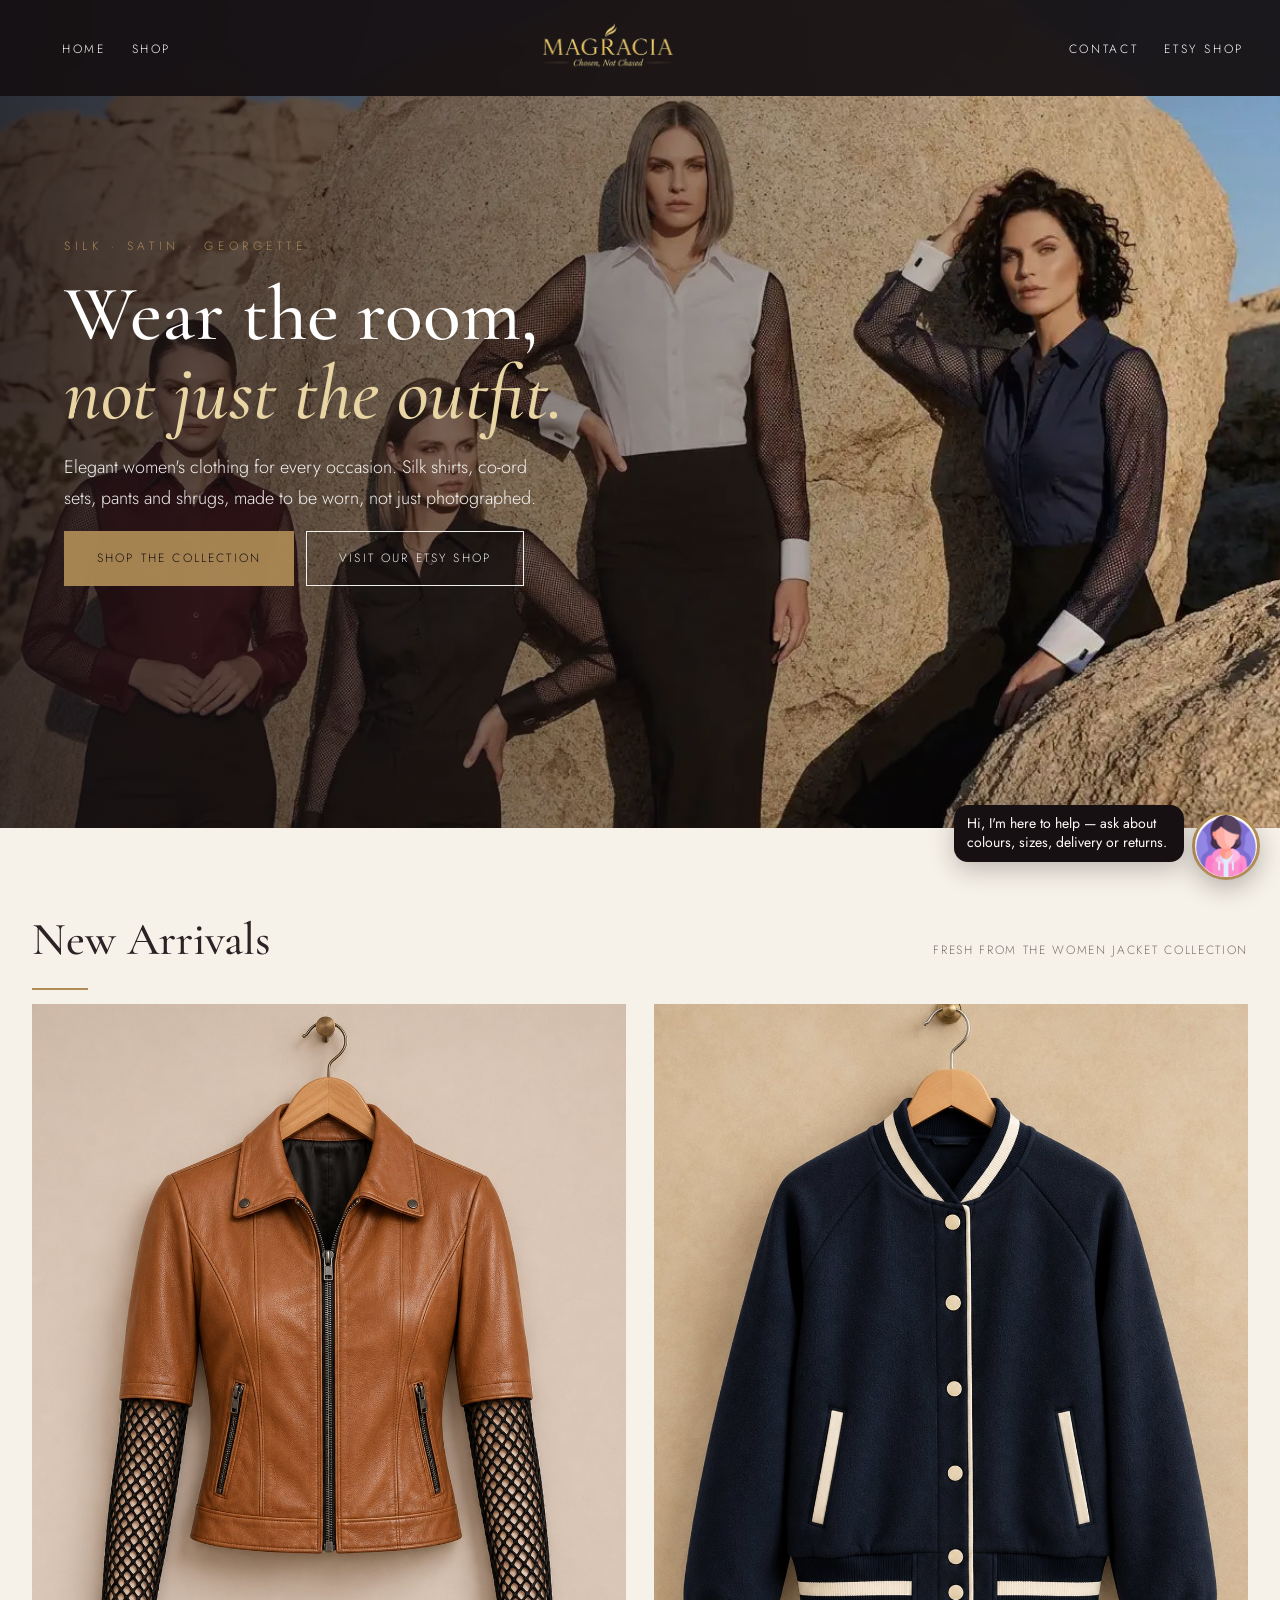
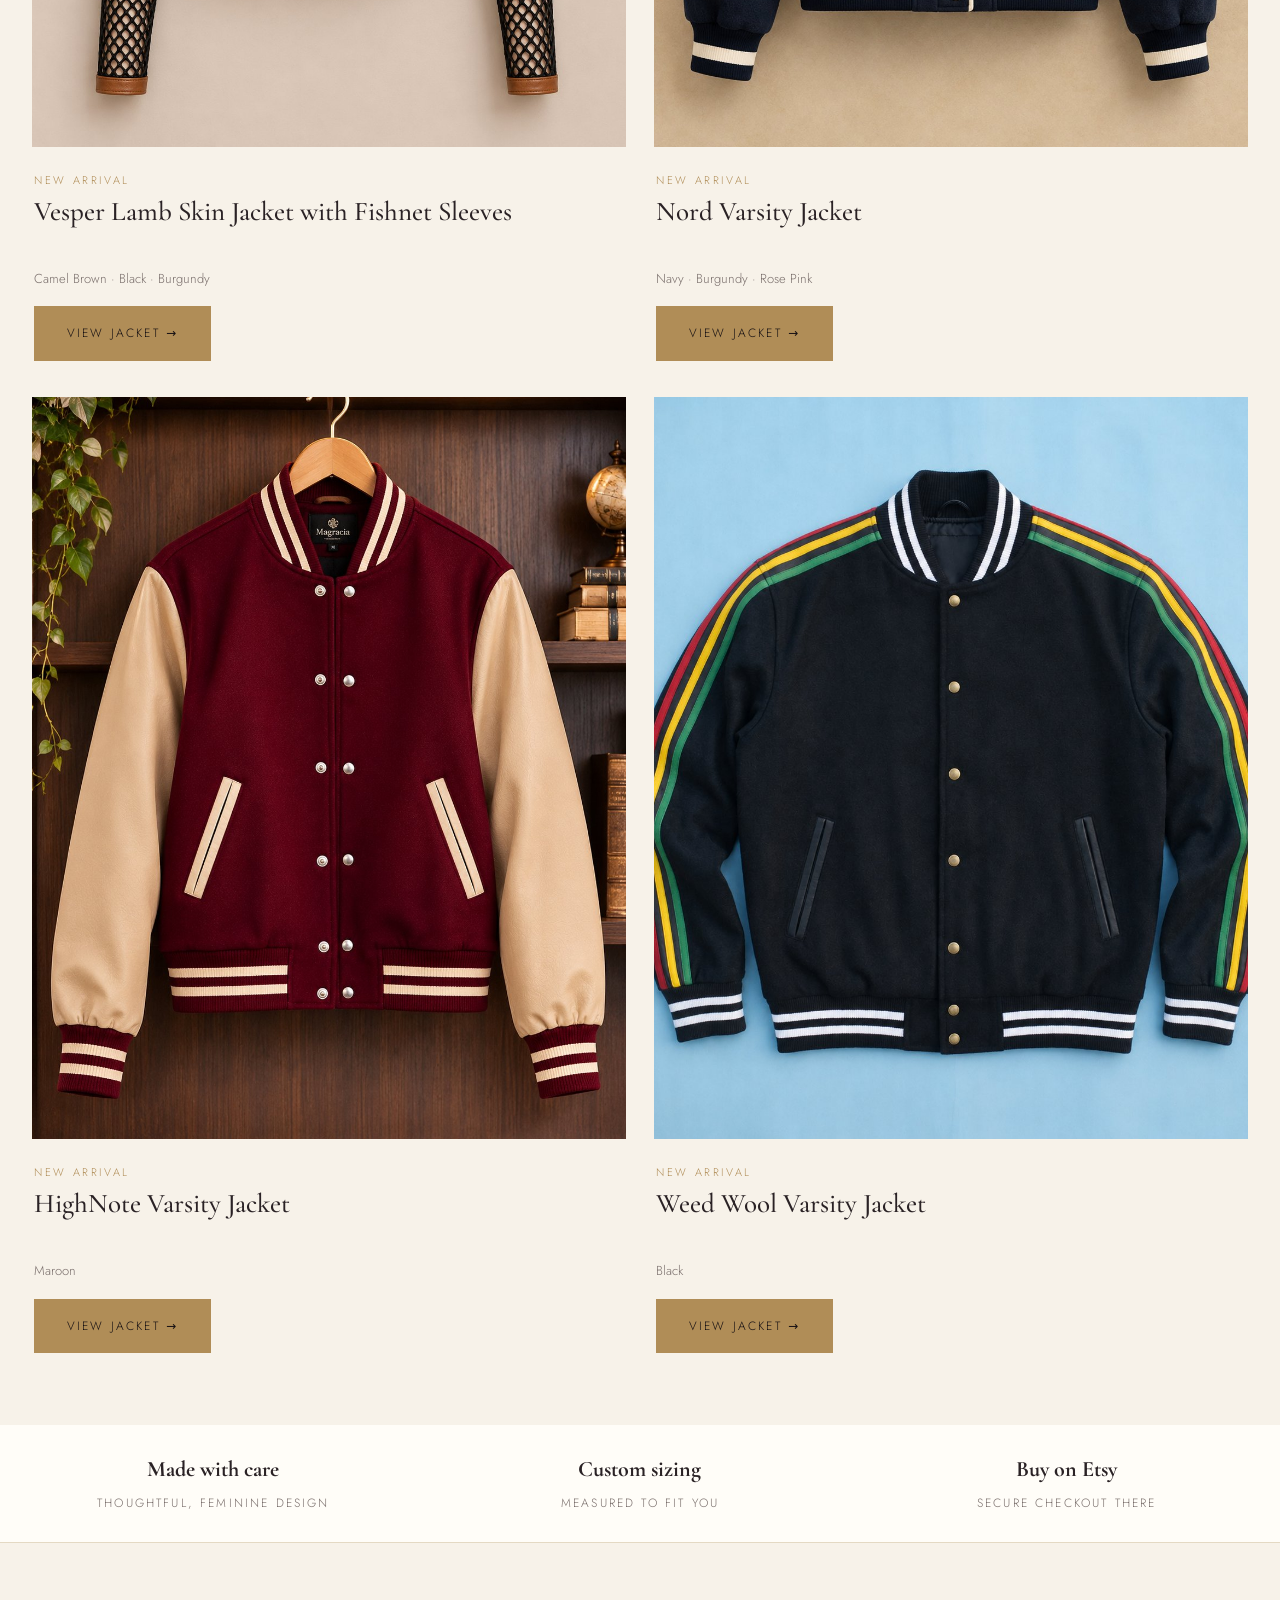
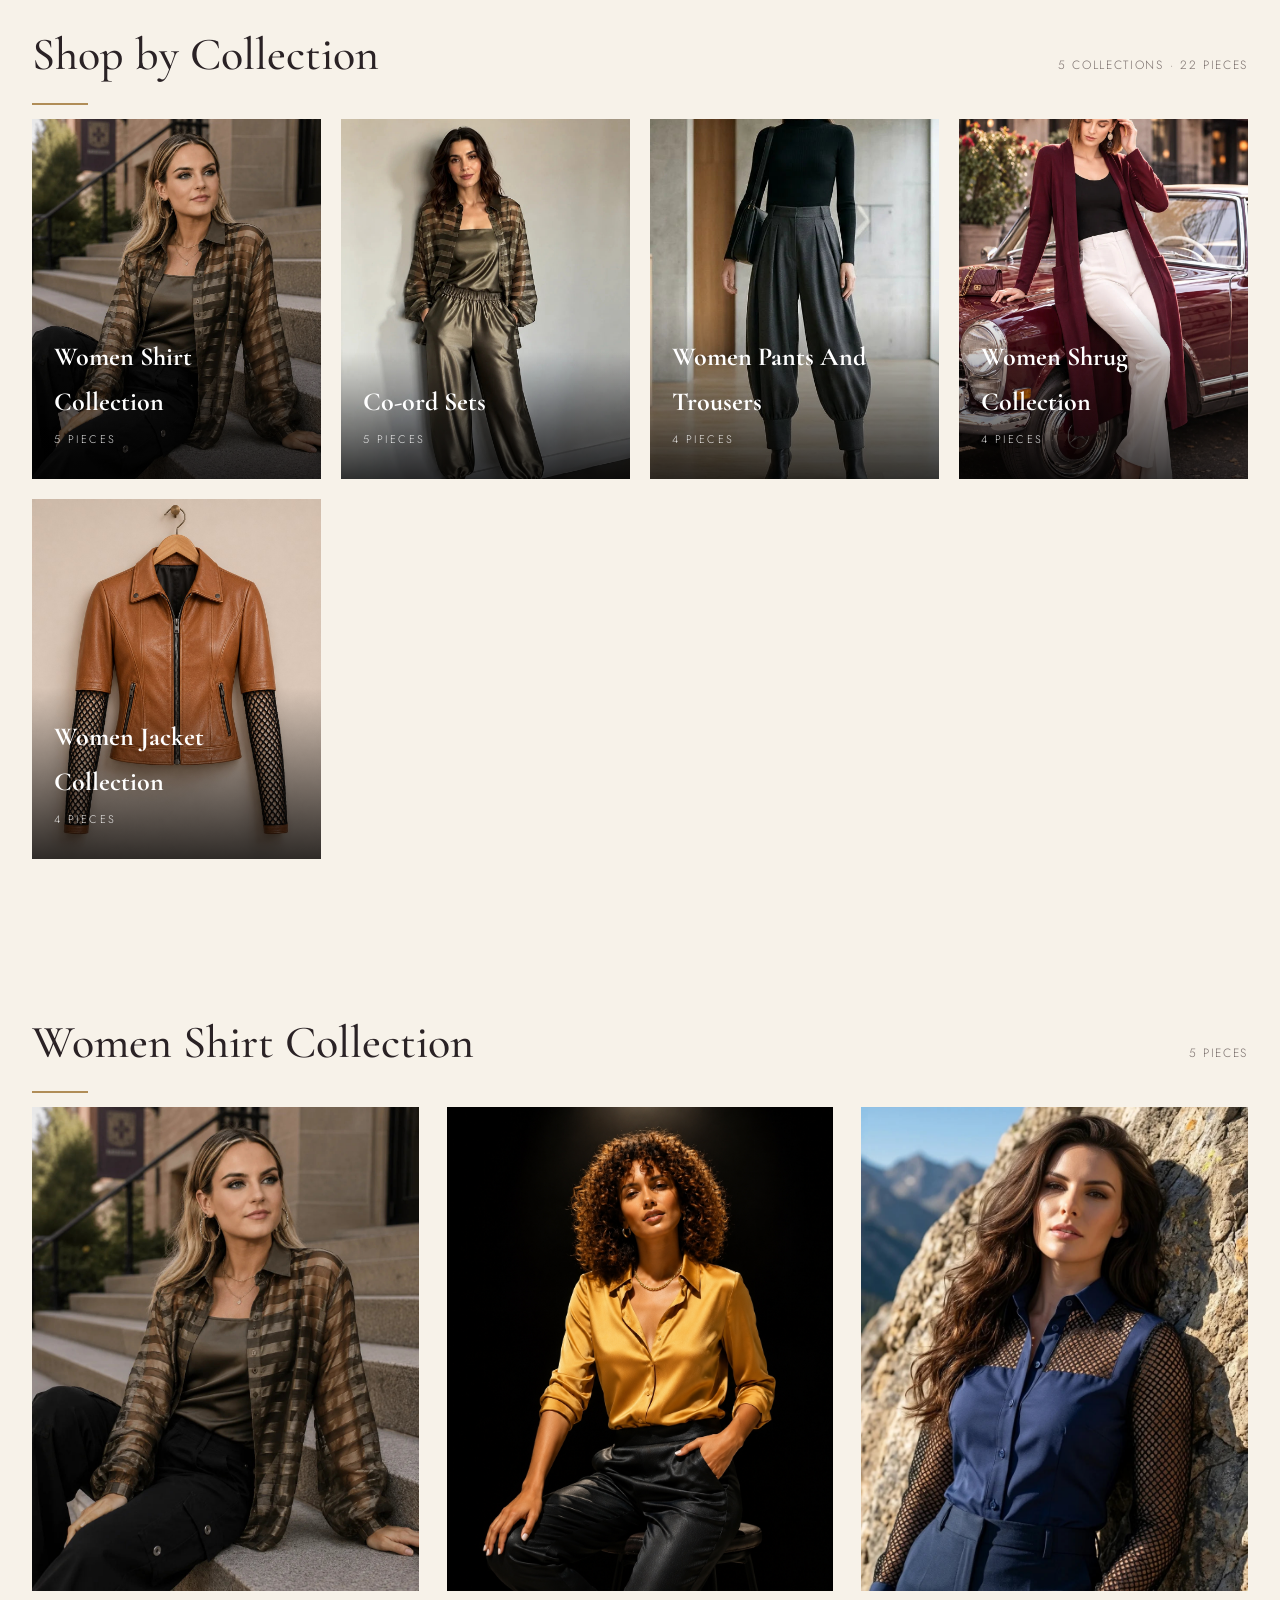
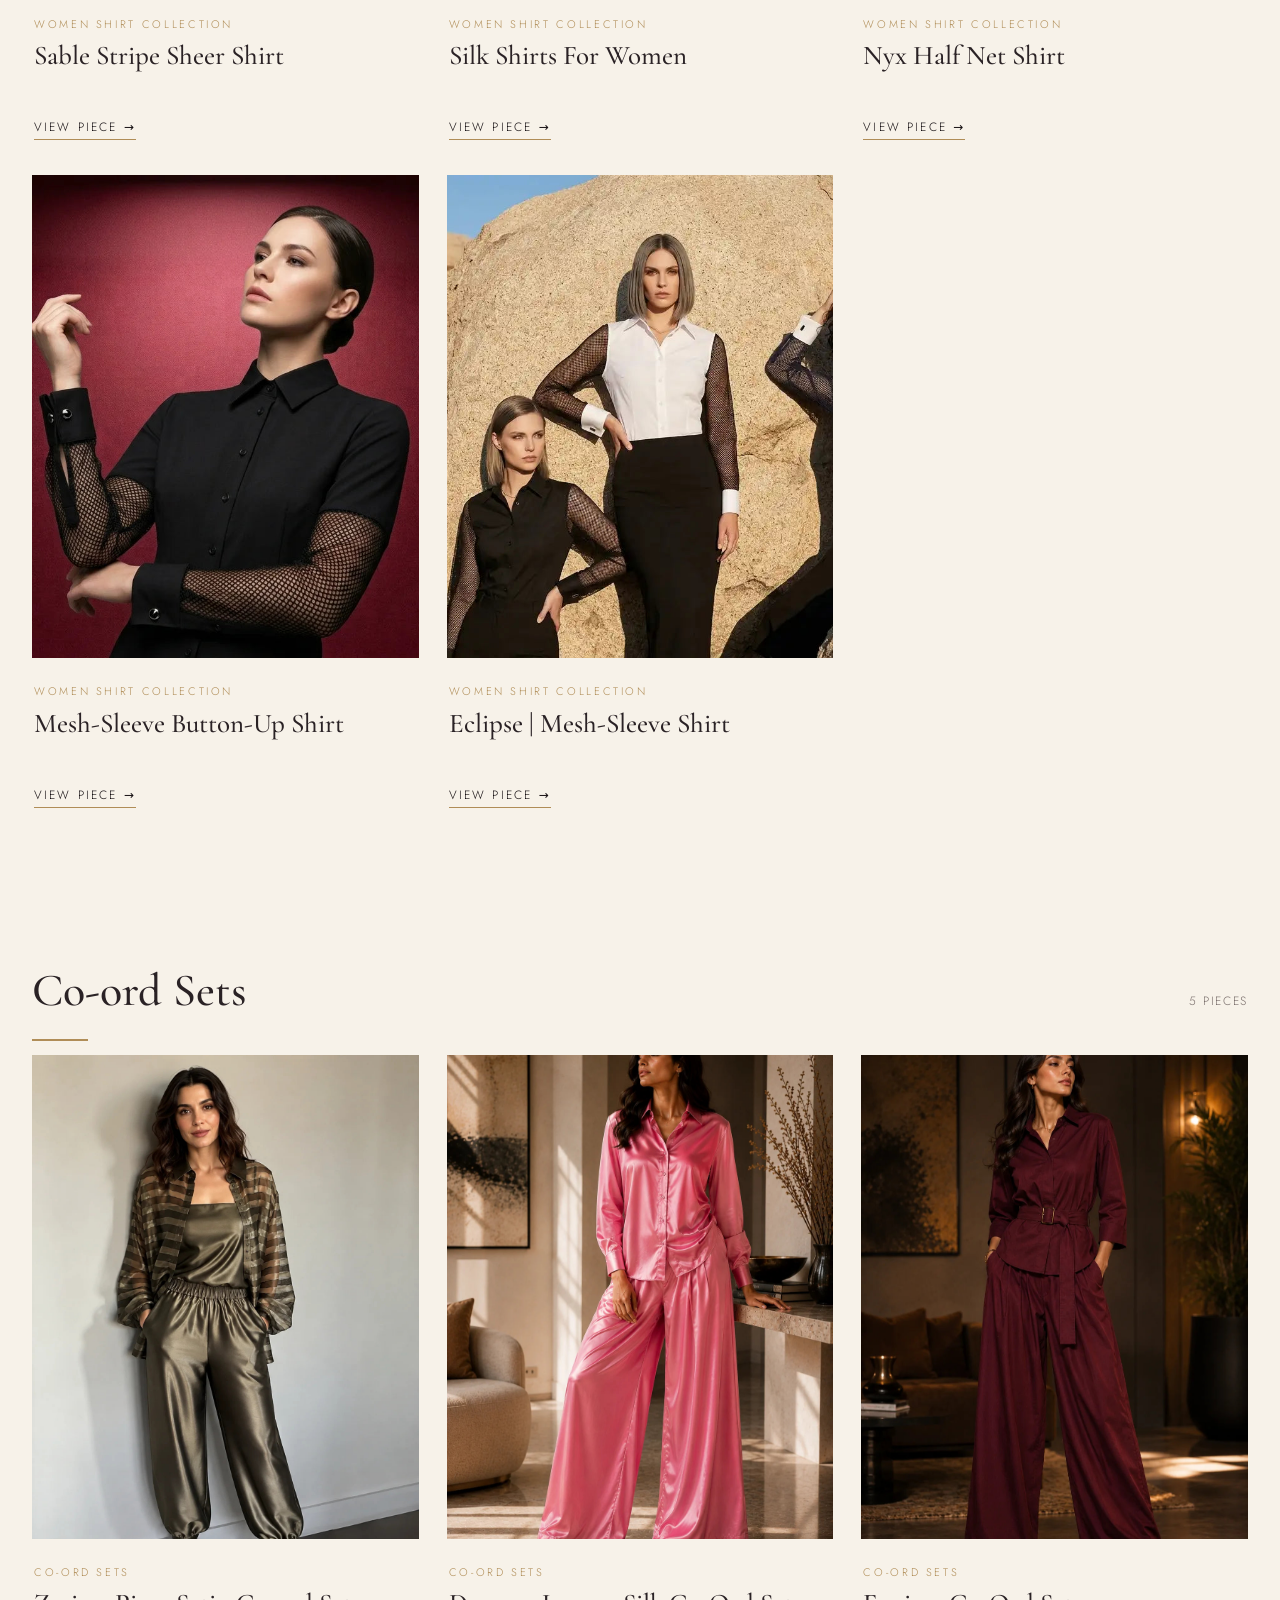
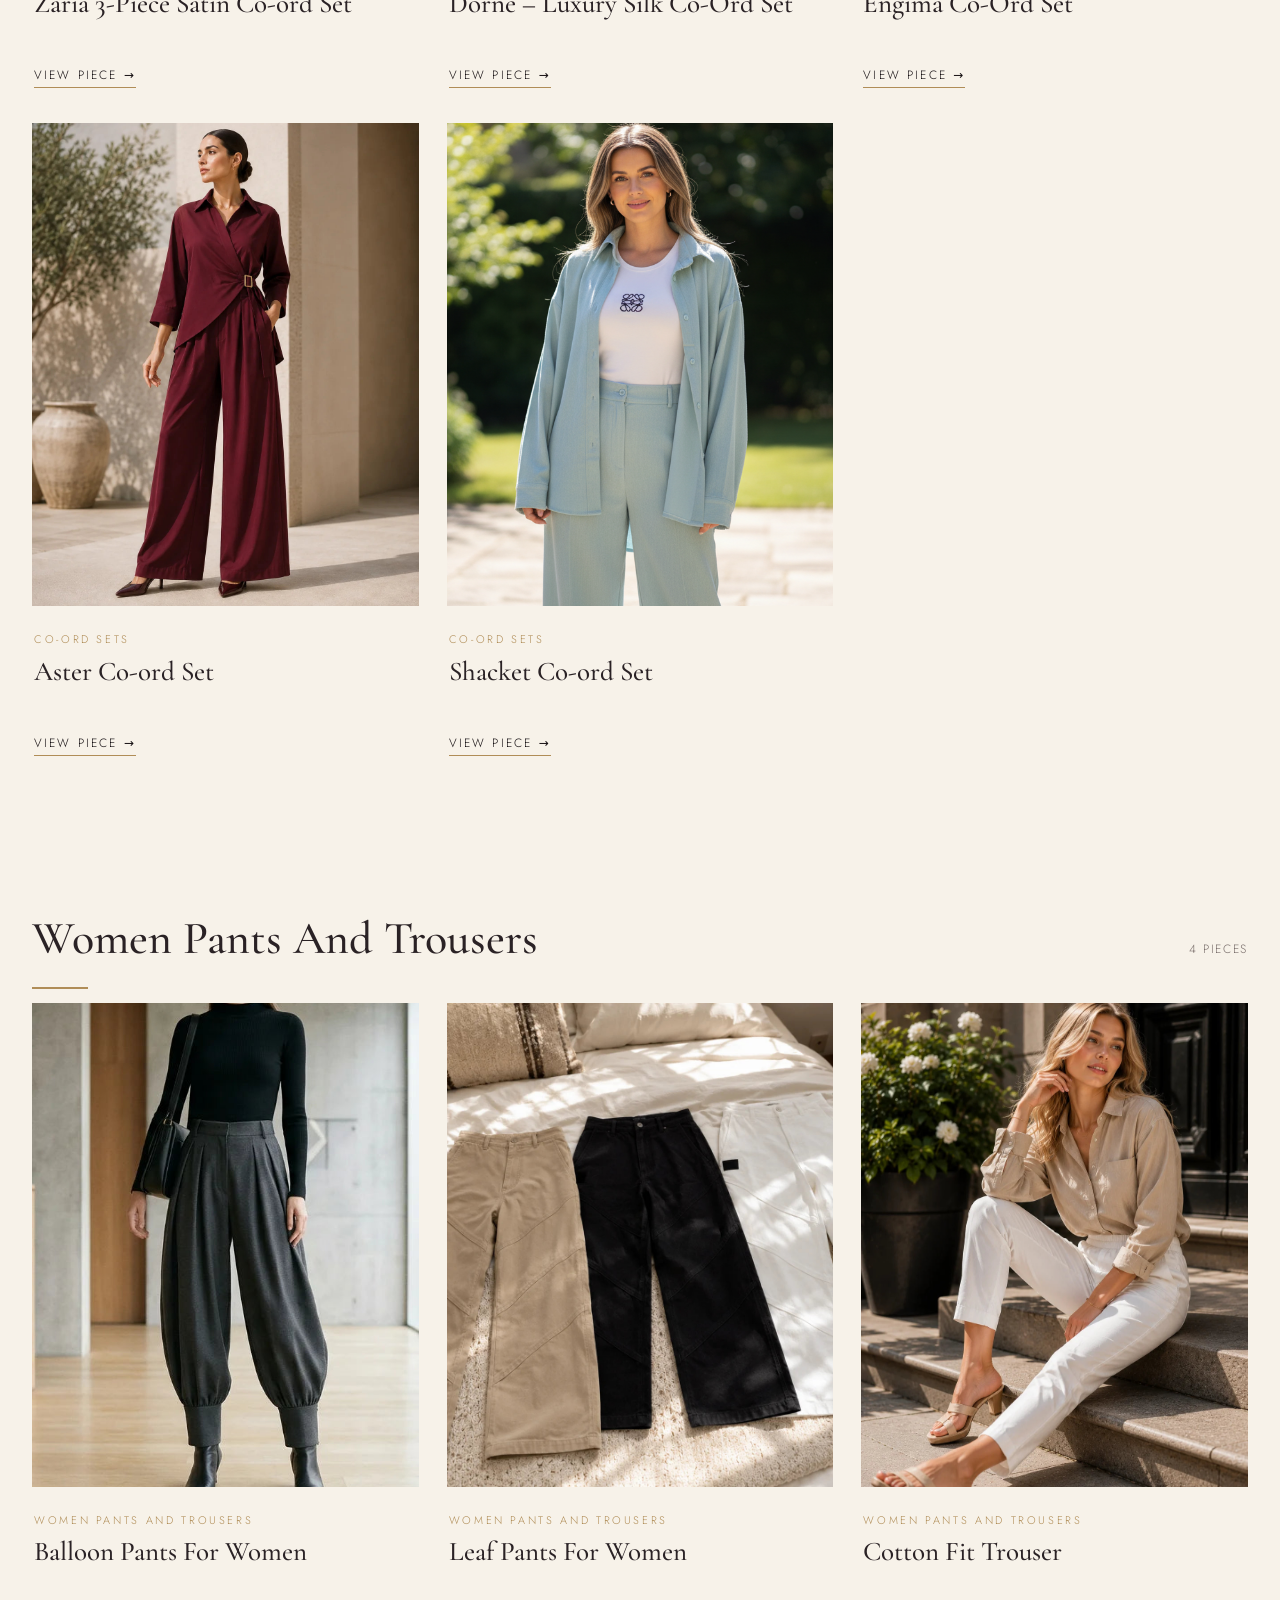
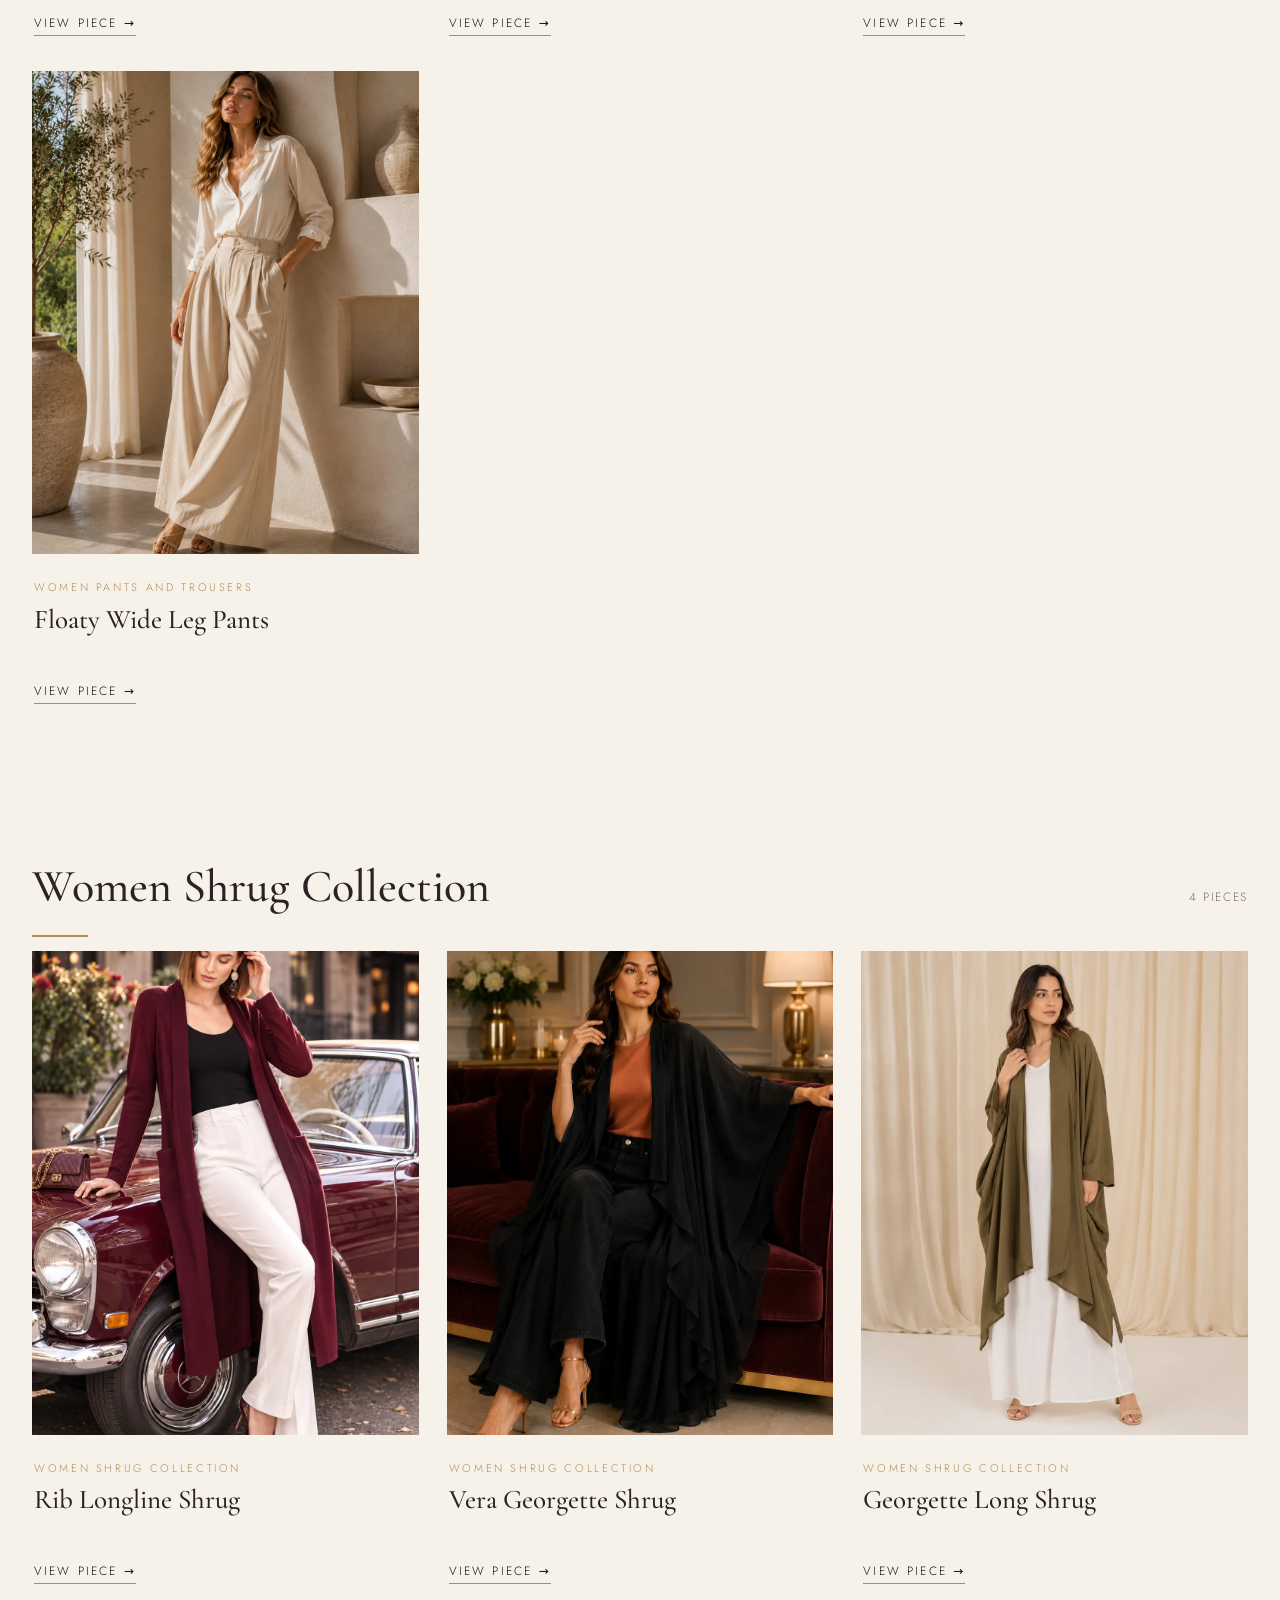
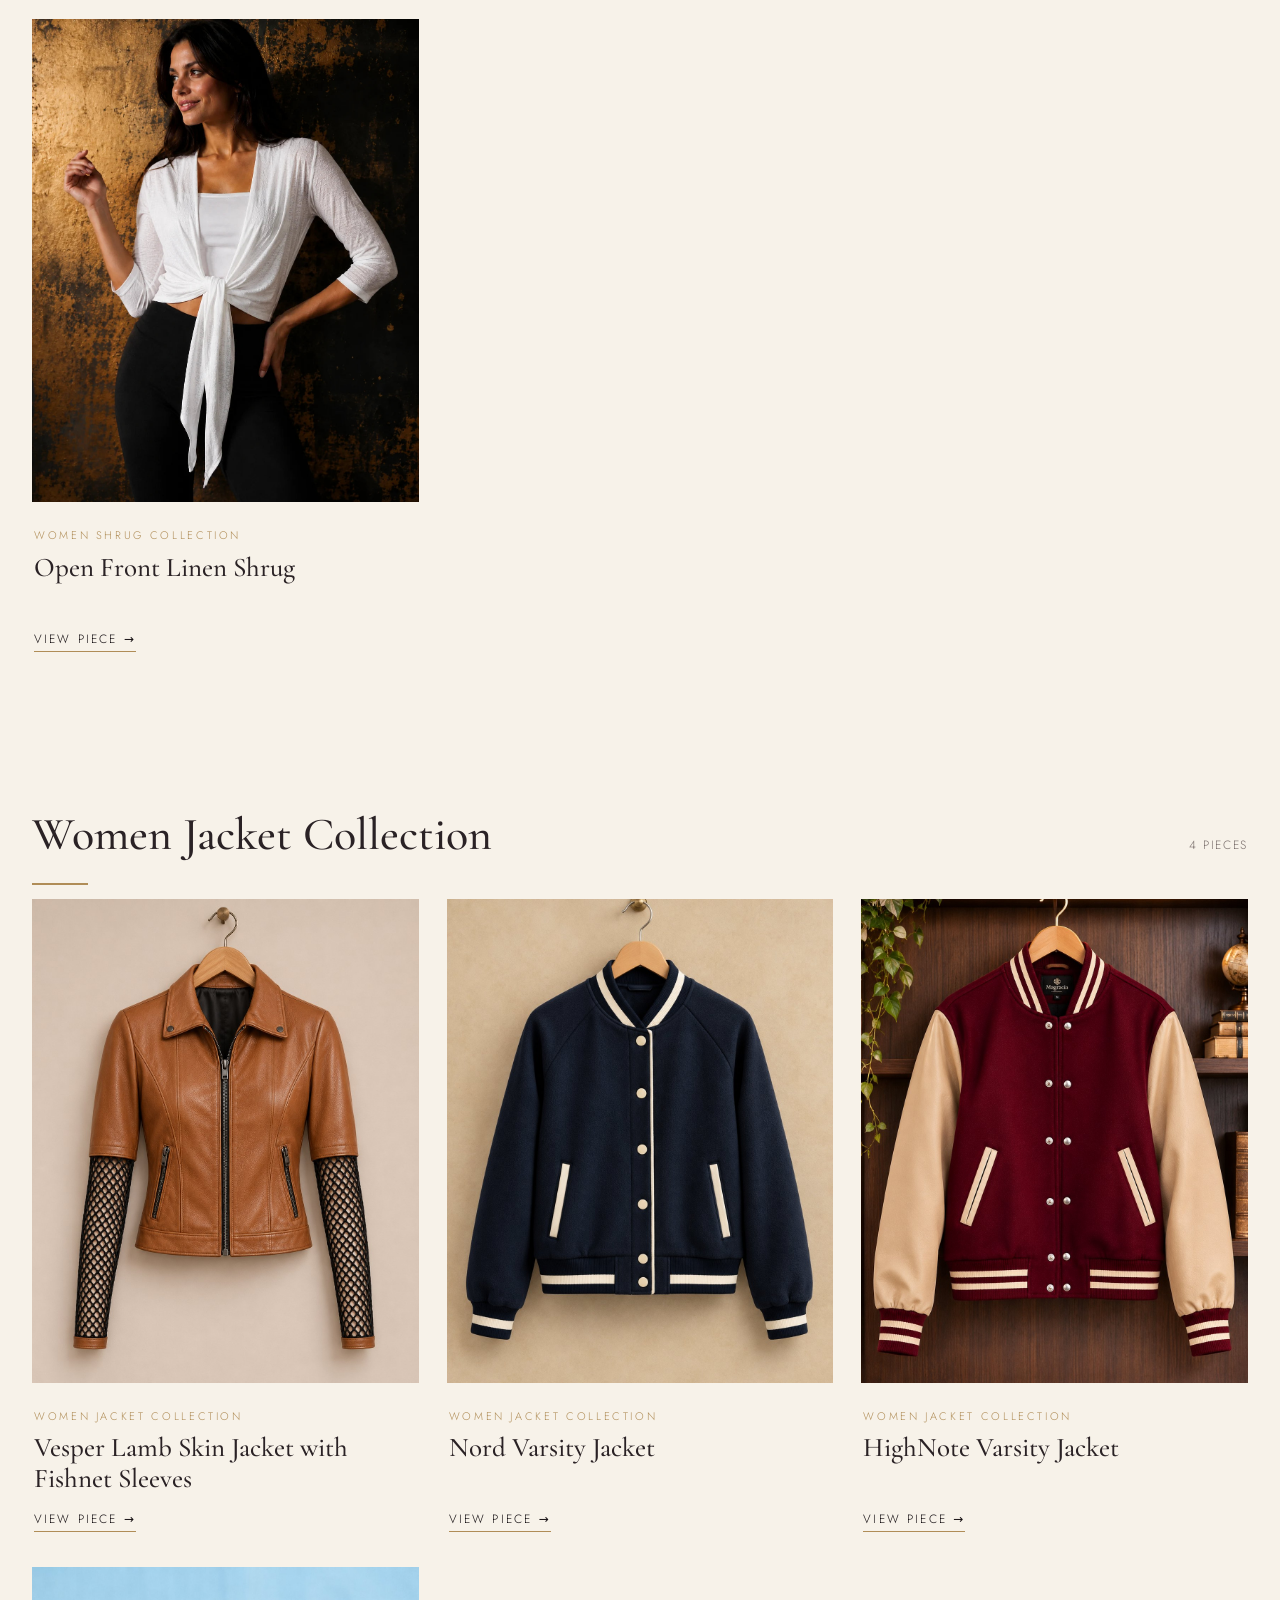
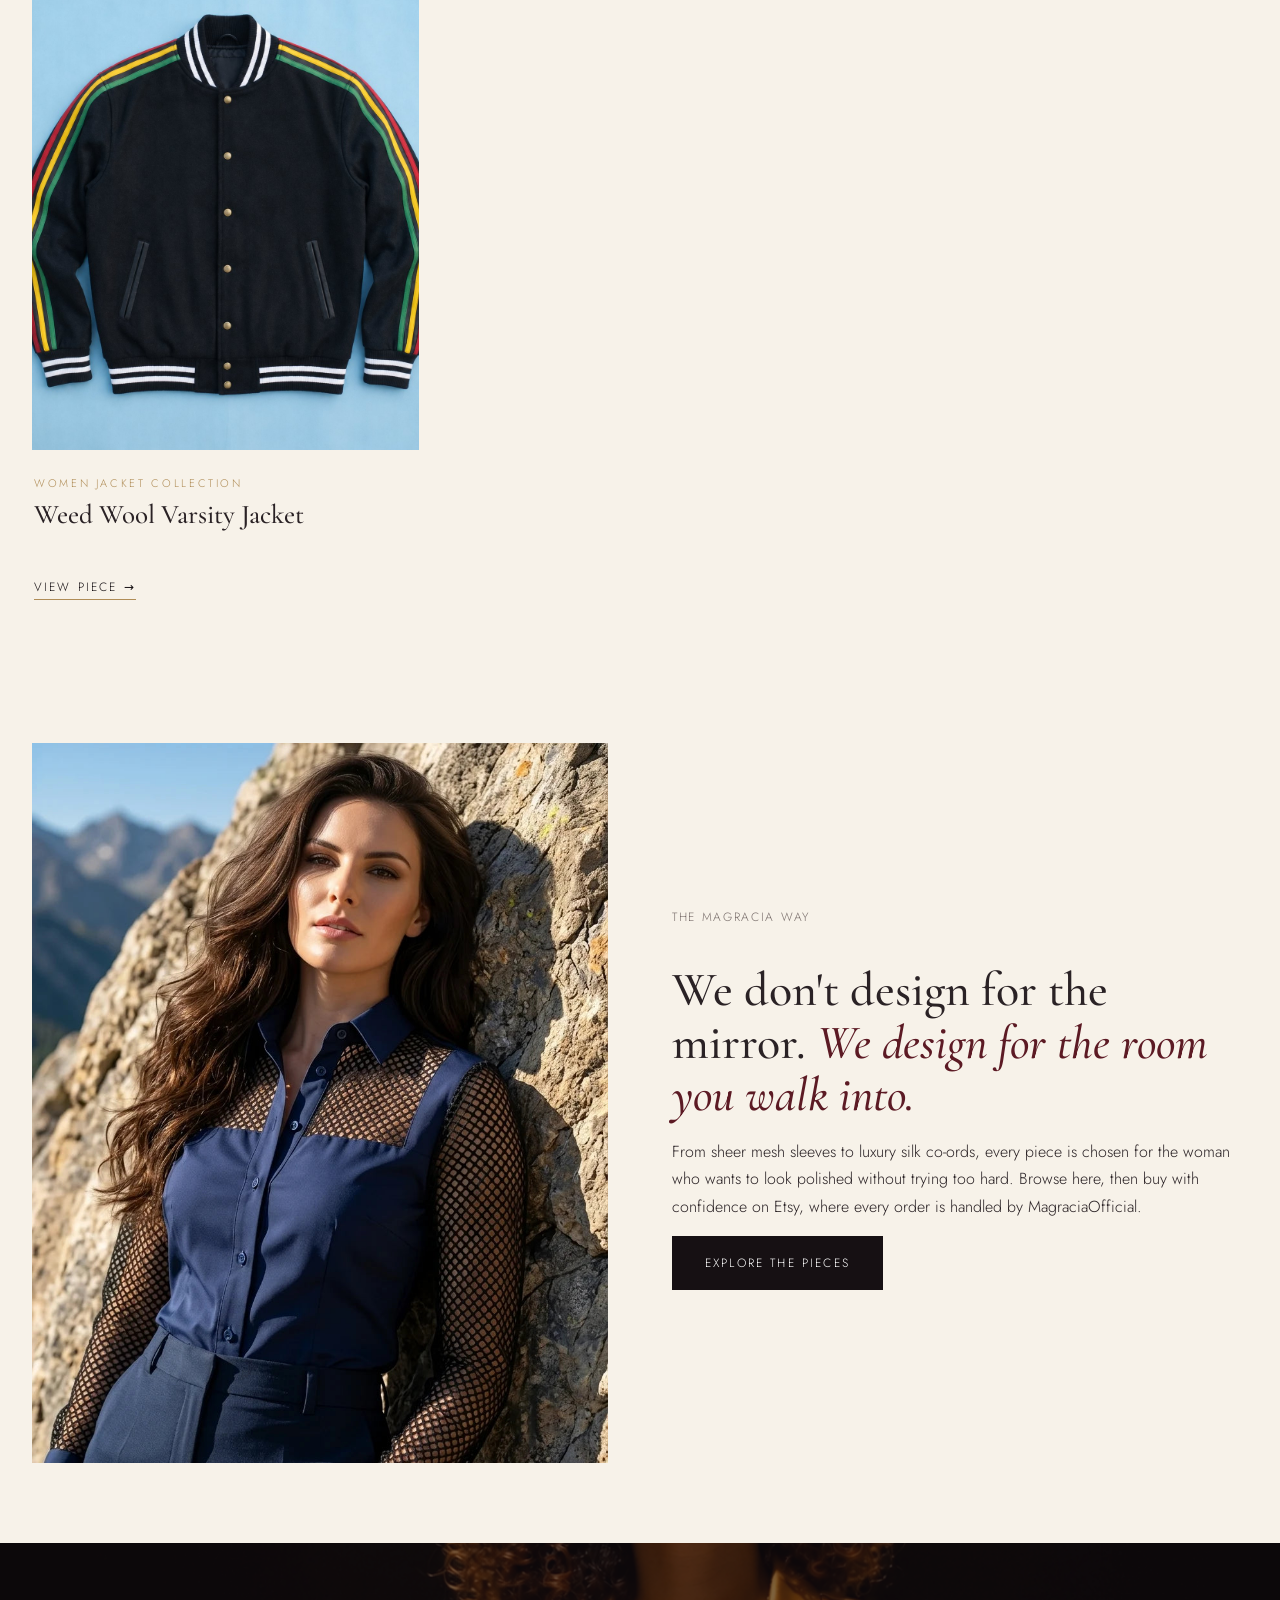
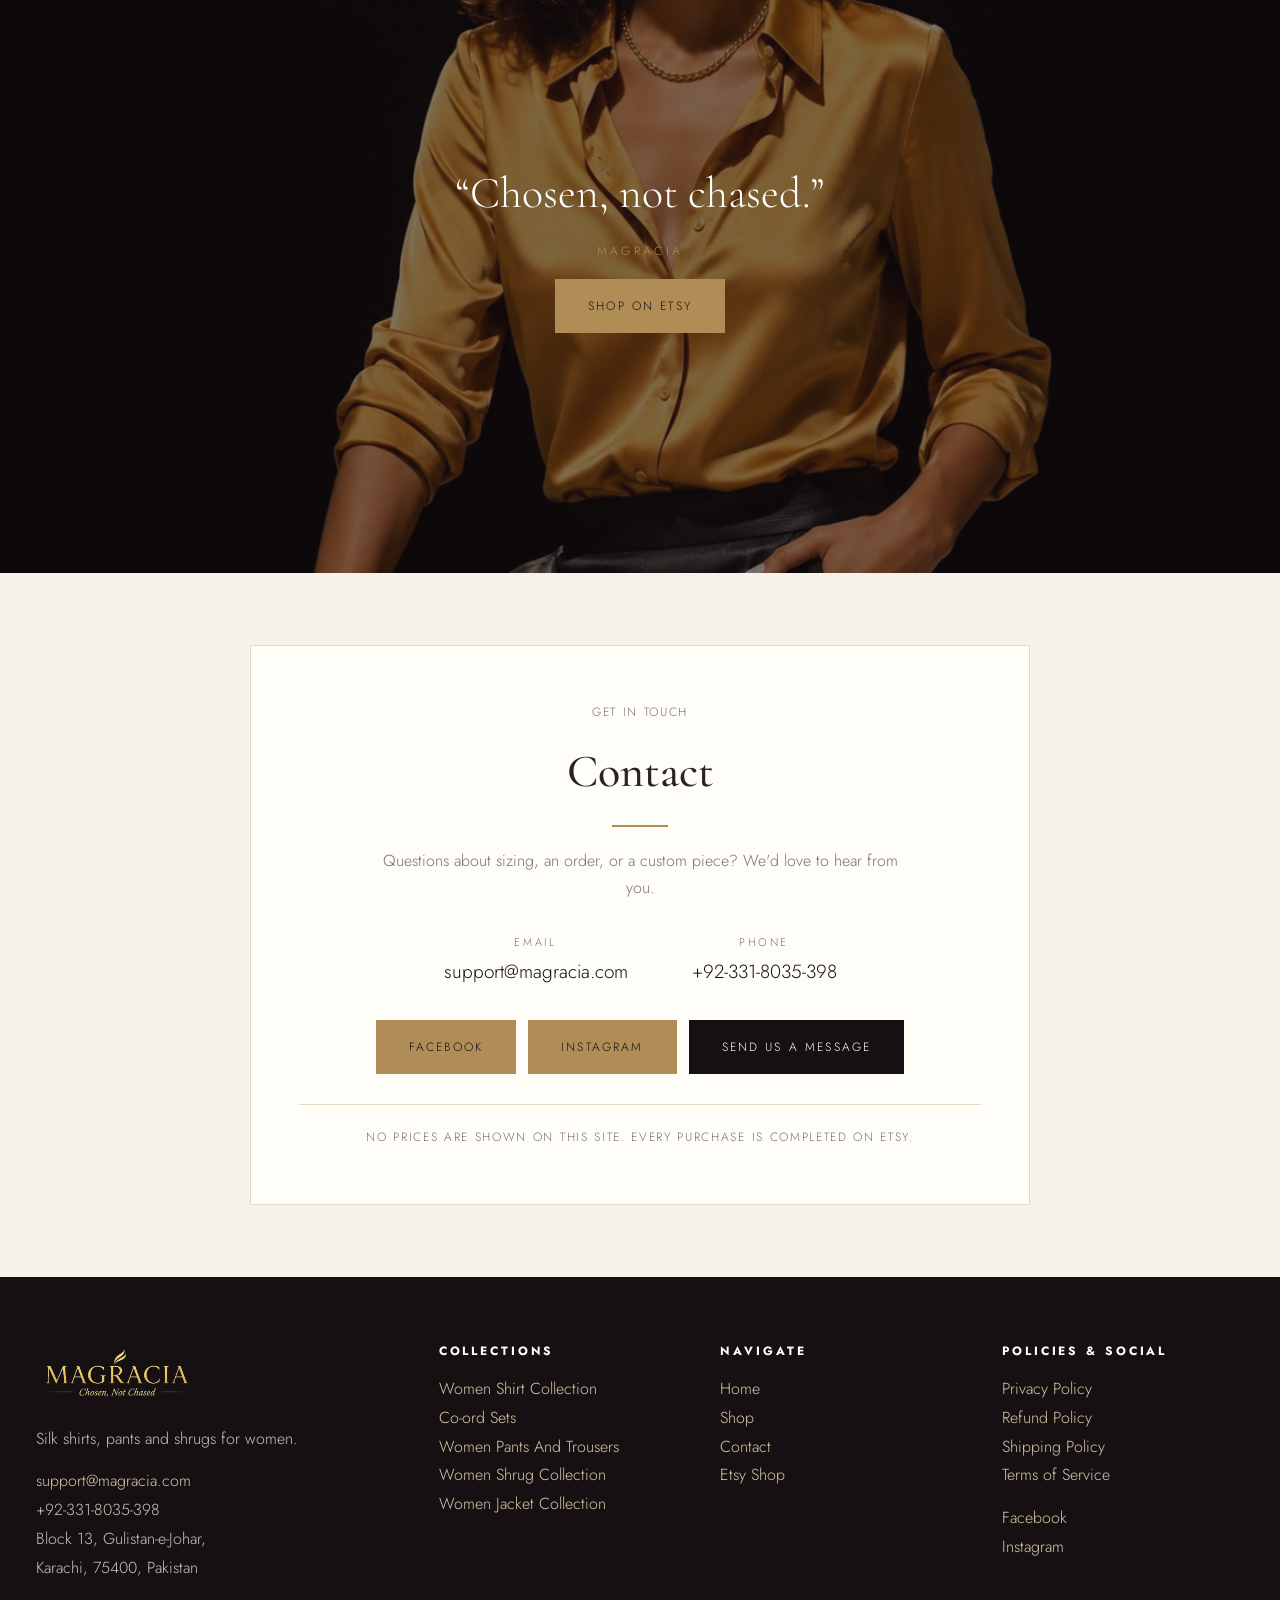
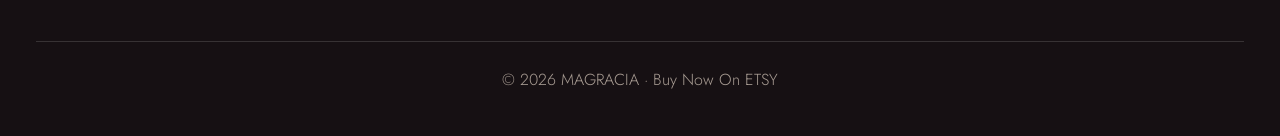
==== commit 25a7a547: "Self-host product photos: point products.json and homepage at local /images/ (272 Shopify CDN URLs r" ====
--- a/index.html
+++ b/index.html
@@ -22,17 +22,17 @@
 <body>
 <header><button class="menu-btn" aria-label="Open menu" aria-expanded="false" onclick="toggleMenu(this)">☰</button><nav><a href="/">HOME</a><a href="#collection">SHOP</a></nav><h1 class="logo"><a href="/"><img src="/images/1793279692618-magracia-logo.png" alt="Magracia"></a></h1><nav><a href="contact.html">CONTACT</a><a href="https://www.etsy.com/shop/MagraciaOfficial">ETSY SHOP</a></nav><nav class="mobile-menu" id="mobileMenu"><a href="/">HOME</a><a href="/#collection">SHOP</a><a href="contact.html">CONTACT</a><a href="https://www.etsy.com/shop/MagraciaOfficial">ETSY SHOP</a></nav></header>
 <main>
-<section class="hero" style="background-image:url('https://cdn.shopify.com/s/files/1/1017/0076/3970/files/Models_posing_near_large_rock_202607021745_Magracia_Eclipse_Mesh-Sleeve_Shirt_ed475d78e17229f7_Magracia_5c5101f6e400949b.webp?v=1784808352')">
+<section class="hero" style="background-image:url('/images/Models_posing_near_large_rock_202607021745_Magracia_Eclipse_Mesh-Sleeve_Shirt_ed475d78e17229f7_Magracia_5c5101f6e400949b.webp')">
 <div class="hero-text"><p class="eyebrow">Silk · Satin · Georgette</p><h2>Wear the room,<br><em>not just the outfit.</em></h2><p>Elegant women's clothing for every occasion. Silk shirts, co-ord sets, pants and shrugs, made to be worn, not just photographed.</p><p><a class="btn btn-gold" href="#shop-by-collection">Shop the Collection</a><a class="btn btn-outline" href="https://www.etsy.com/shop/MagraciaOfficial">Visit Our Etsy Shop</a></p></div></section>
 <div class="wrap"><section class="new-arrivals reveal"><div class="sec-head"><h2>New Arrivals</h2><span class="sec-sub">Fresh from the Women Jacket Collection</span></div><div class="arrivals-grid" id="arrivalsGrid"></div></section></div>
 <div class="values"><div><b>Made with care</b><span>Thoughtful, feminine design</span></div><div><b>Custom sizing</b><span>Measured to fit you</span></div><div><b>Buy on Etsy</b><span>Secure checkout there</span></div></div>
 <div class="wrap">
 <section class="reveal" id="shop-by-collection"><div class="sec-head"><h2>Shop by Collection</h2><span class="sec-sub" id="colCount">Collections · pieces</span></div><div class="tiles" id="tiles"></div></section>
 <div id="collection"></div>
-<section class="story reveal"><div><img src="https://cdn.shopify.com/s/files/1/1017/0076/3970/files/Gemini_Generated_Image_hyt5iyhyt5iyhyt5.webp?v=1786794602" alt="Nyx Half Net Shirt"></div>
+<section class="story reveal"><div><img src="/images/Gemini_Generated_Image_hyt5iyhyt5iyhyt5.webp" alt="Nyx Half Net Shirt"></div>
 <div><p class="sec-sub">The Magracia way</p><h2>We don't design for the mirror. <em>We design for the room you walk into.</em></h2><p>From sheer mesh sleeves to luxury silk co-ords, every piece is chosen for the woman who wants to look polished without trying too hard. Browse here, then buy with confidence on Etsy, where every order is handled by MagraciaOfficial.</p><p><a class="btn" href="#collection">Explore the Pieces</a></p></div></section>
 </div>
-<section class="feature" style="background-image:url('https://cdn.shopify.com/s/files/1/1017/0076/3970/files/ChatGPTImageJul1_2026_01_18_34PM.png?v=1784560643')"><div><blockquote>“Chosen, not chased.”</blockquote><p><cite>Magracia</cite></p><p><a class="btn btn-gold" href="https://www.etsy.com/shop/MagraciaOfficial">Shop on Etsy</a></p></div></section>
+<section class="feature" style="background-image:url('/images/ChatGPTImageJul1_2026_01_18_34PM.png')"><div><blockquote>“Chosen, not chased.”</blockquote><p><cite>Magracia</cite></p><p><a class="btn btn-gold" href="https://www.etsy.com/shop/MagraciaOfficial">Shop on Etsy</a></p></div></section>
 <section class="contact-band reveal"><div class="wrap"><div class="contact-card"><p class="sec-sub">Get in touch</p><h2>Contact</h2><p class="contact-intro">Questions about sizing, an order, or a custom piece? We'd love to hear from you.</p><div class="contact-rows"><div><span>Email</span><a href="mailto:support@magracia.com">support@magracia.com</a></div><div><span>Phone</span><a href="tel:+923318035398">+92-331-8035-398</a></div></div><div class="contact-socials"><a class="btn btn-gold" href="https://www.facebook.com/profile.php?id=61591413465941">Facebook</a><a class="btn btn-gold" href="https://www.instagram.com/shopmagracia">Instagram</a><a class="btn" href="contact.html">Send us a message</a></div><p class="contact-note">No prices are shown on this site. Every purchase is completed on Etsy.</p></div></div></section>
 </main>
 <footer><div class="foot"><div><p class="foot-logo"><img src="/images/1793279692618-magracia-logo.png" alt="Magracia"></p><p>Silk shirts, pants and shrugs for women.</p><p><a href="mailto:support@magracia.com">support@magracia.com</a><br>+92-331-8035-398<br>Block 13, Gulistan-e-Johar,<br>Karachi, 75400, Pakistan</p></div><div><h4>Collections</h4><p><a href="/#col-Women%20Shirt%20Collection">Women Shirt Collection</a><br><a href="/#col-Co-ord%20Sets">Co-ord Sets</a><br><a href="/#col-Women%20Pants%20And%20Trousers">Women Pants And Trousers</a><br><a href="/#col-Women%20Shrug%20Collection">Women Shrug Collection</a><br><a href="/#col-Women%20Jacket%20Collection">Women Jacket Collection</a></p></div><div><h4>Navigate</h4><p><a href="/">Home</a><br><a href="/#collection">Shop</a><br><a href="contact.html">Contact</a><br><a href="https://www.etsy.com/shop/MagraciaOfficial">Etsy Shop</a></p></div><div><h4>Policies &amp; Social</h4><p><a href="privacy.html">Privacy Policy</a><br><a href="refund.html">Refund Policy</a><br><a href="shipping.html">Shipping Policy</a><br><a href="terms.html">Terms of Service</a></p><p><a href="https://www.facebook.com/profile.php?id=61591413465941">Facebook</a><br><a href="https://www.instagram.com/shopmagracia">Instagram</a></p></div></div><p class="foot-bottom">© 2026 MAGRACIA · Buy Now On ETSY</p></footer>
--- a/styles.css
+++ b/styles.css
@@ -116,3 +116,7 @@
   .contact-card h2{font-size:34px}
   .contact-rows{gap:24px}
 }
+
+/* Keep anchor landings clear of the fixed header */
+#shop-by-collection,#collection{scroll-margin-top:110px}
+section[id^="col-"]{scroll-margin-top:110px}
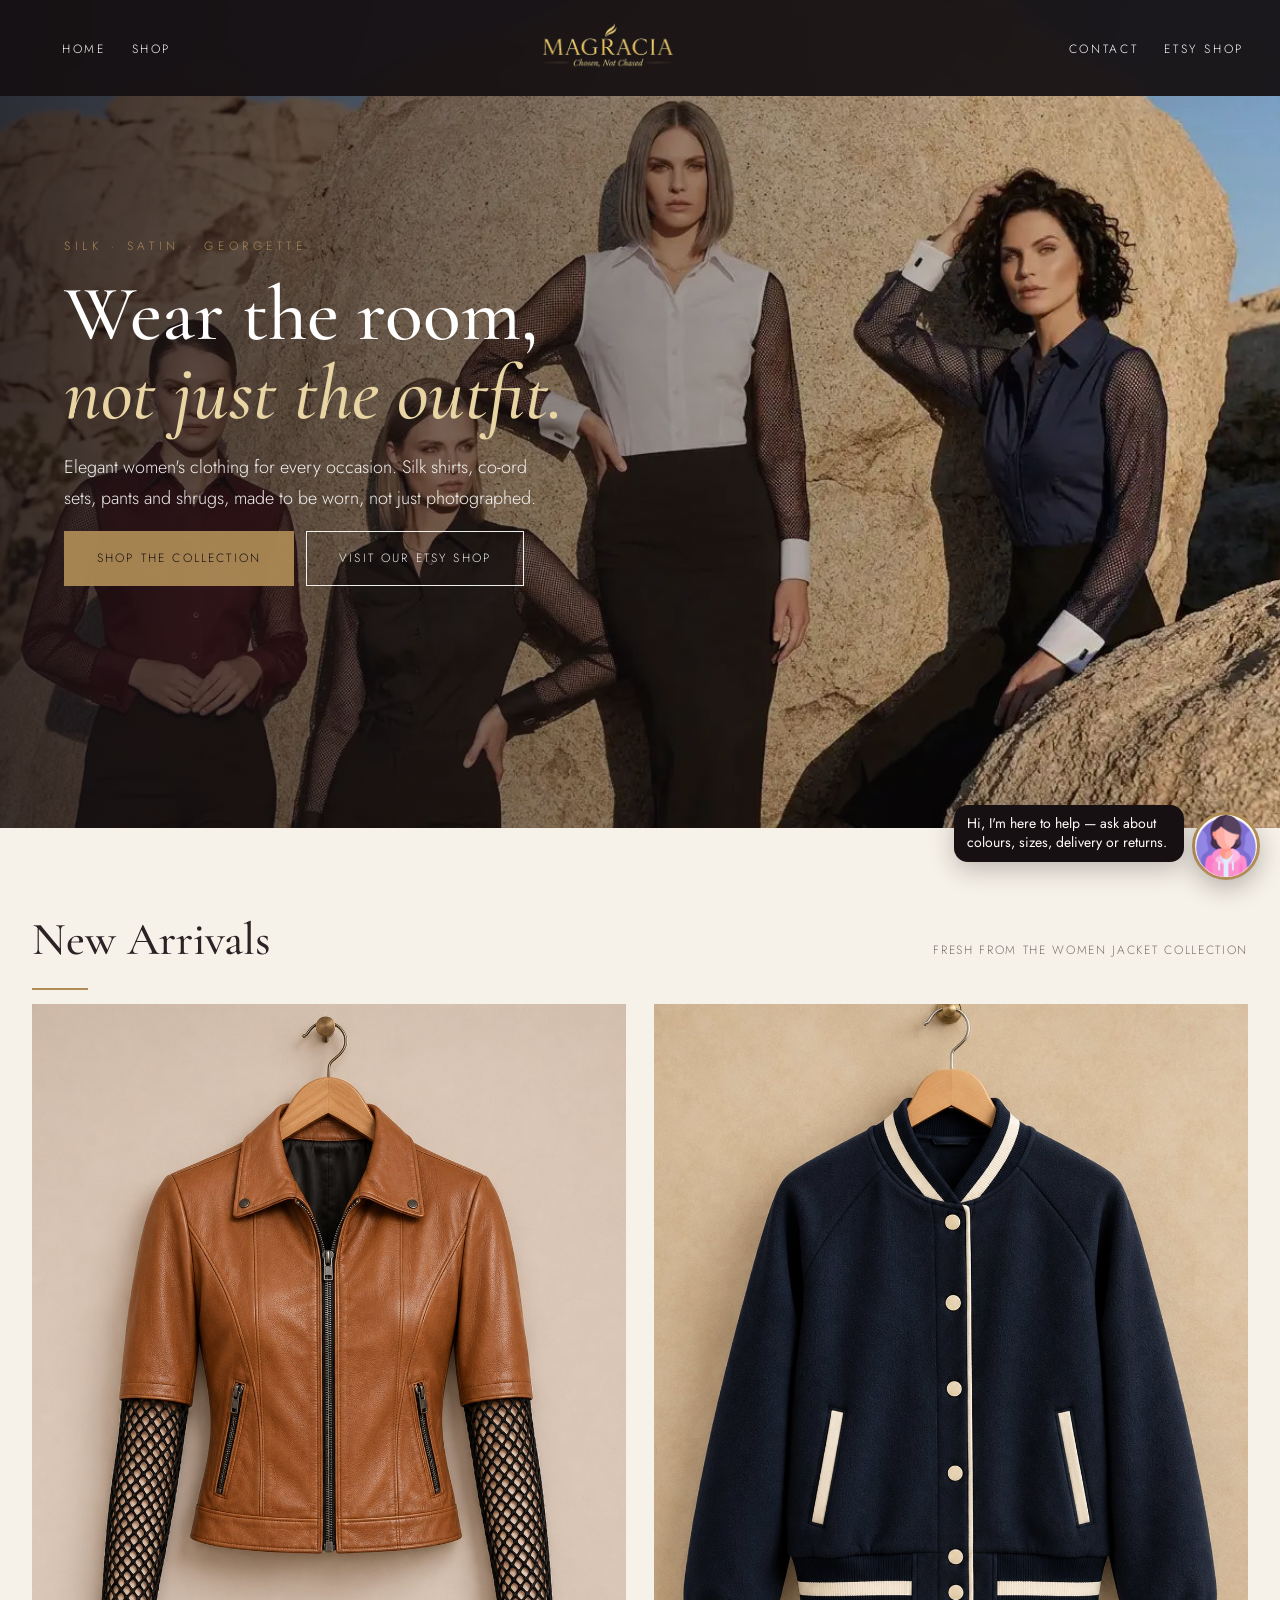
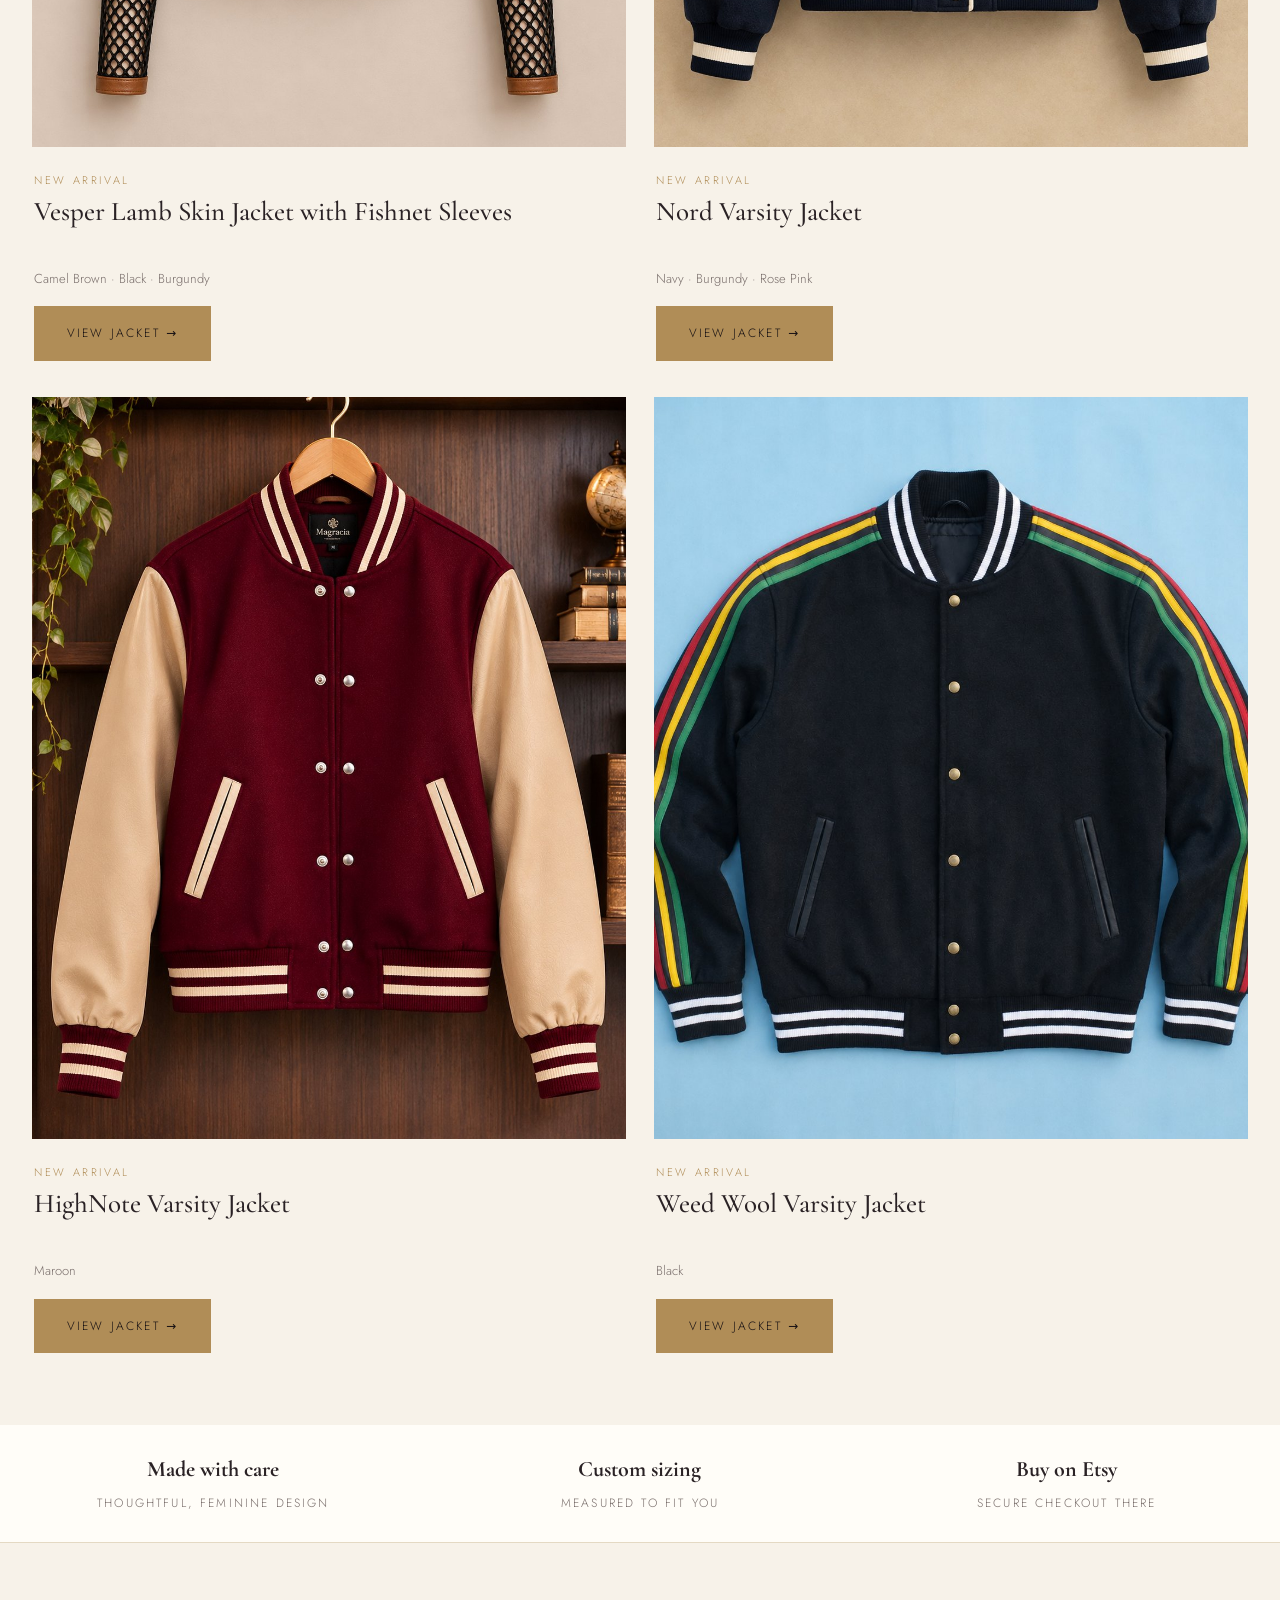
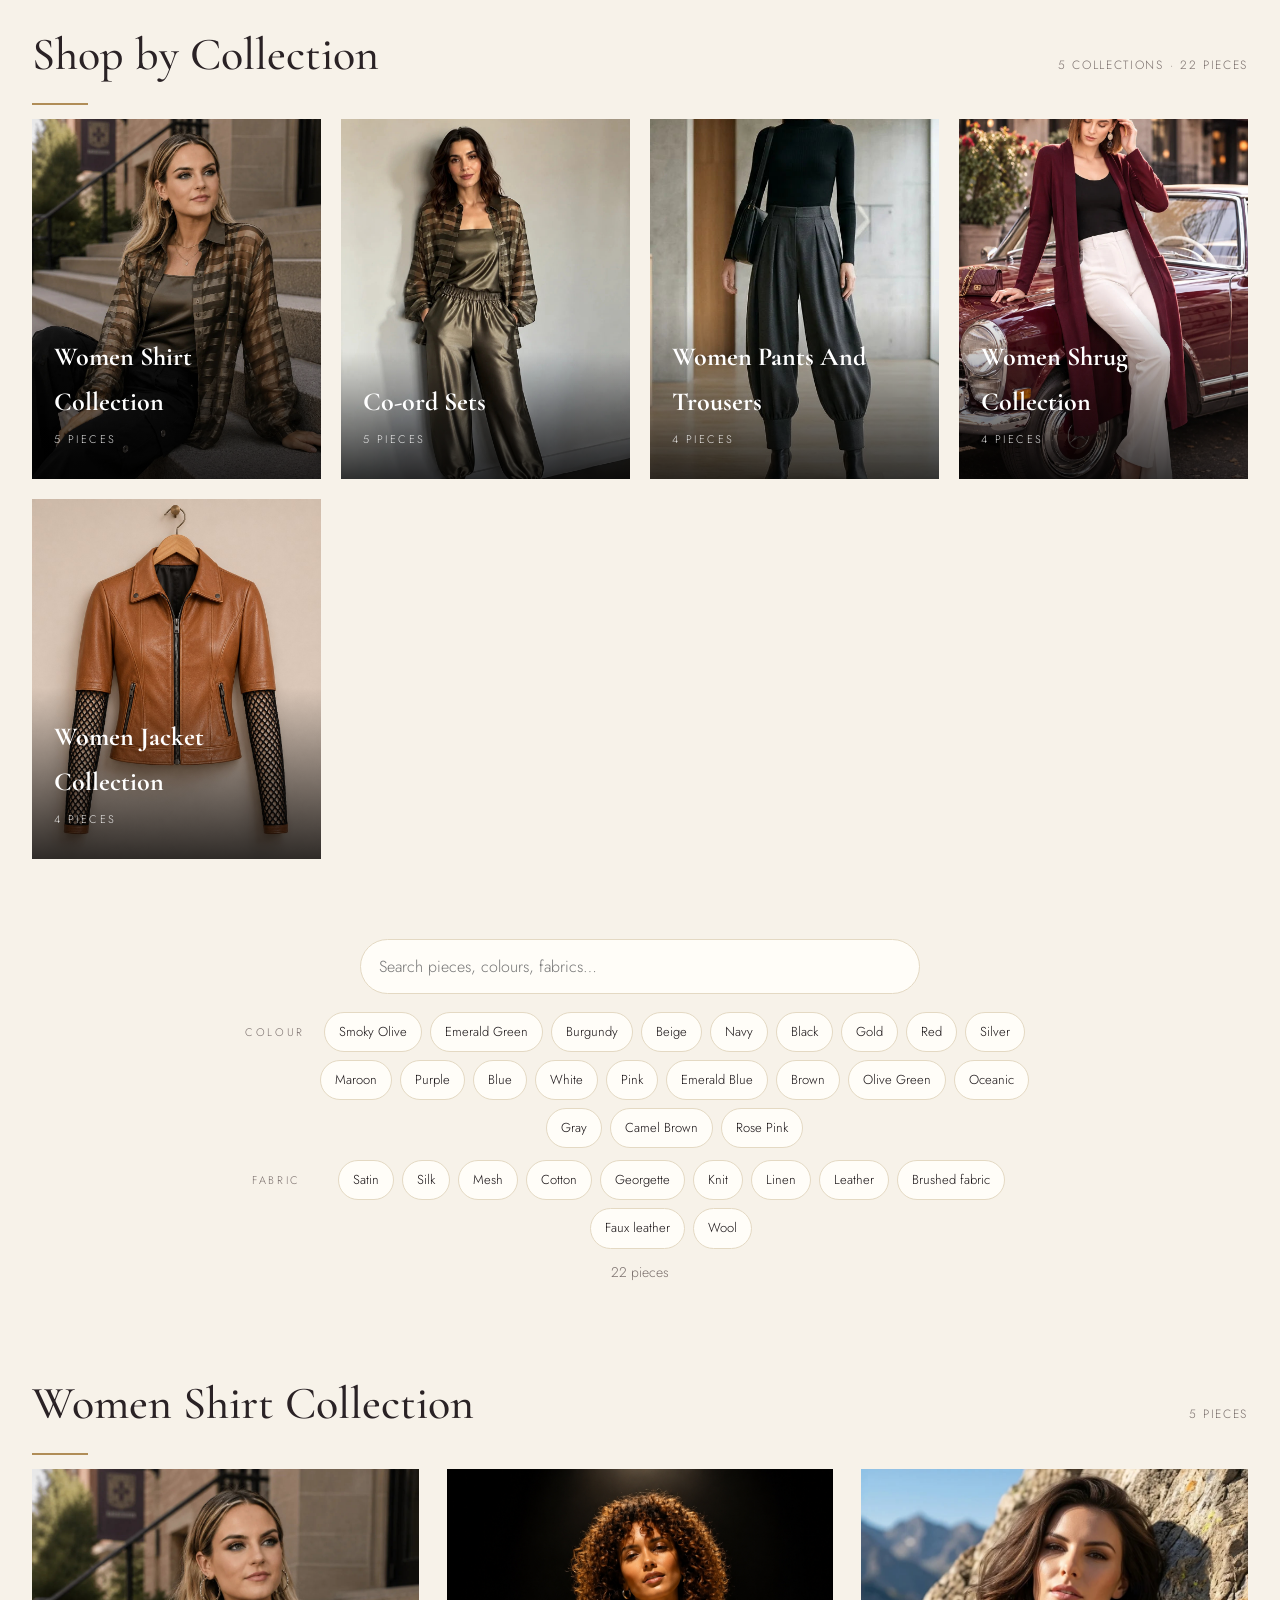
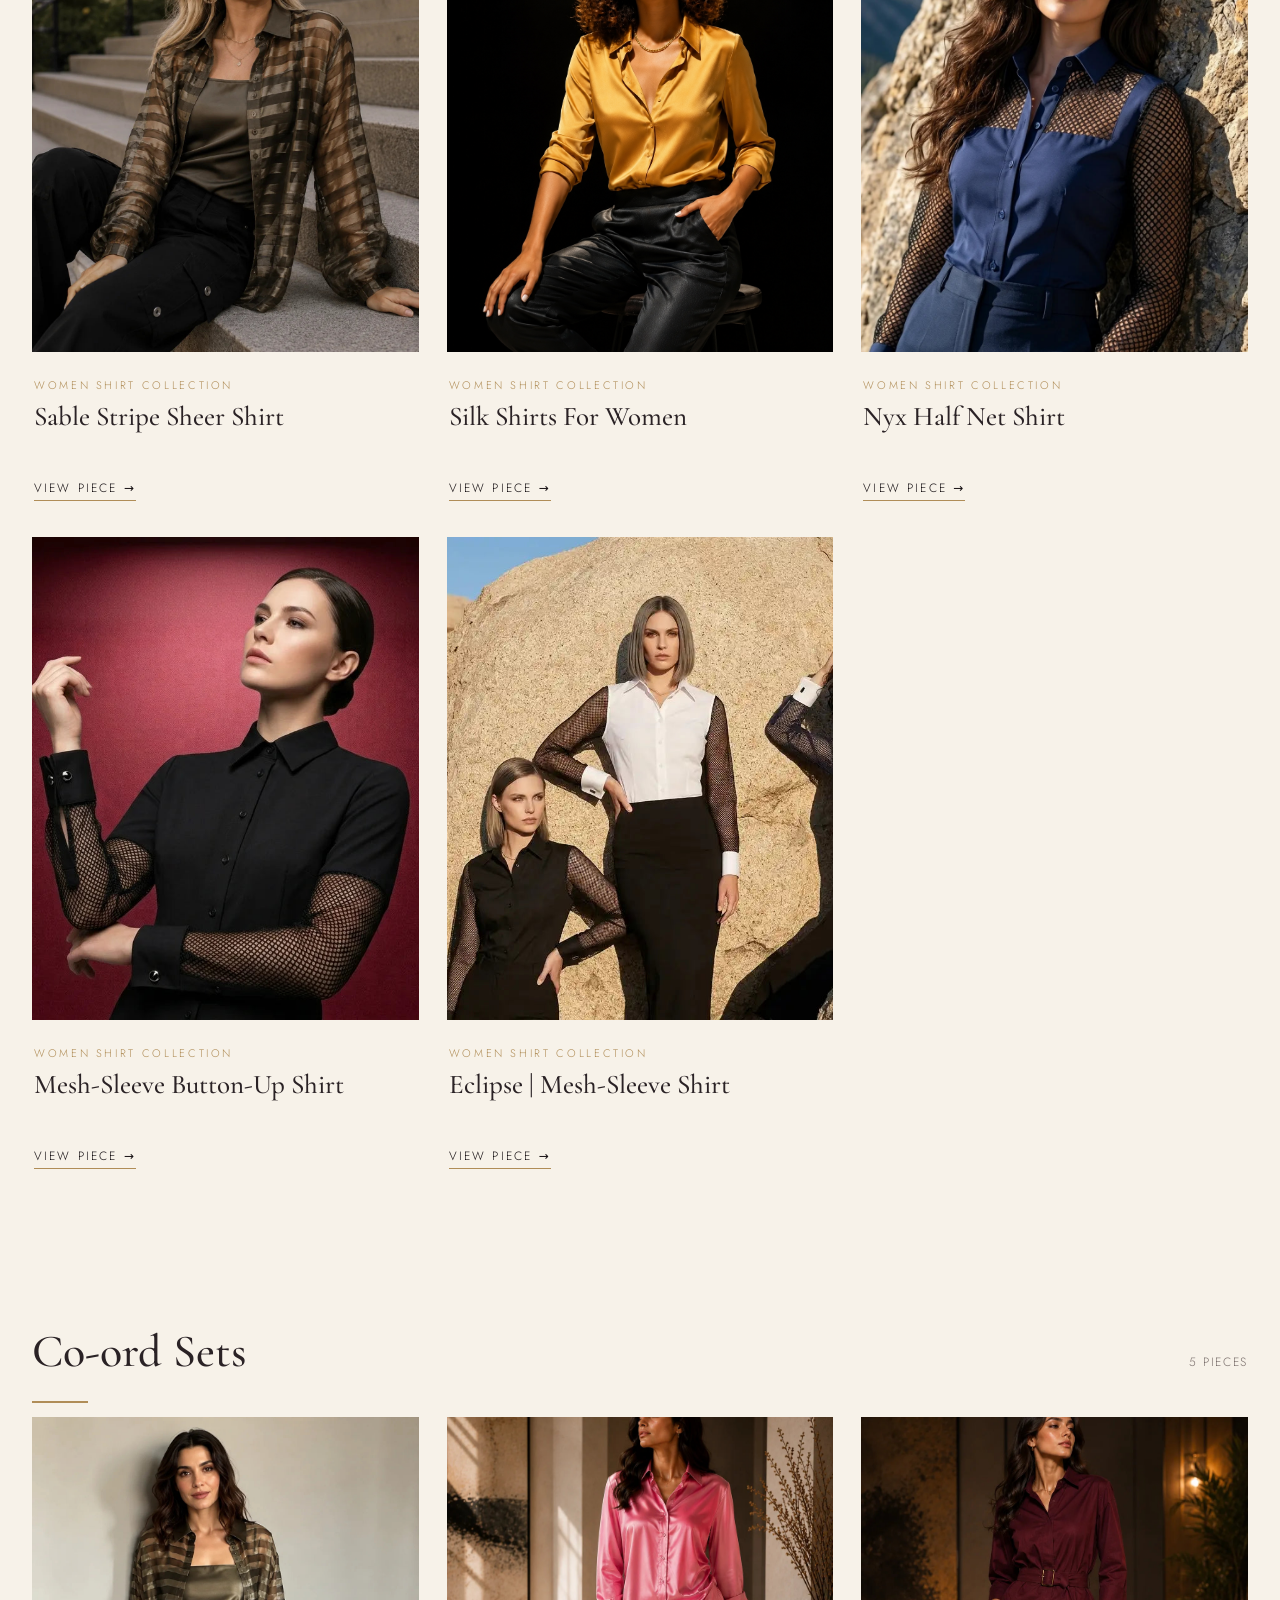
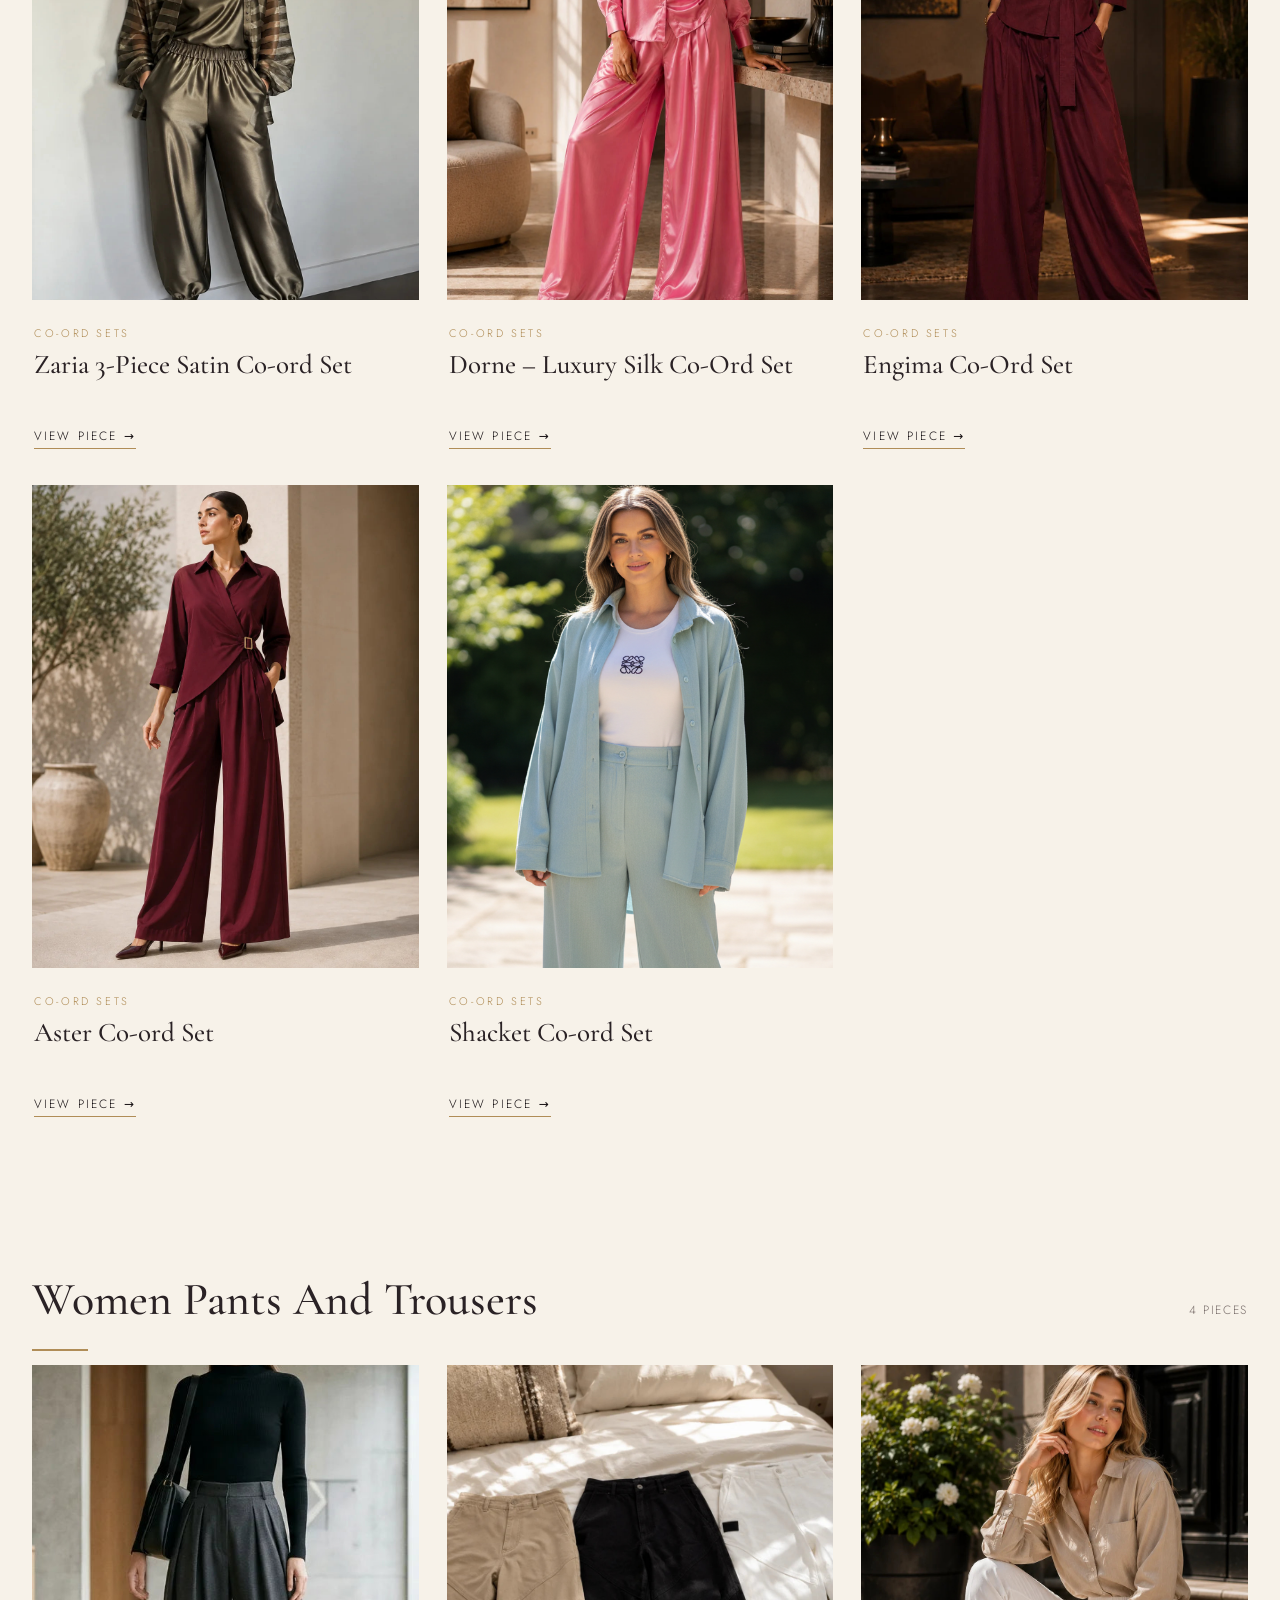
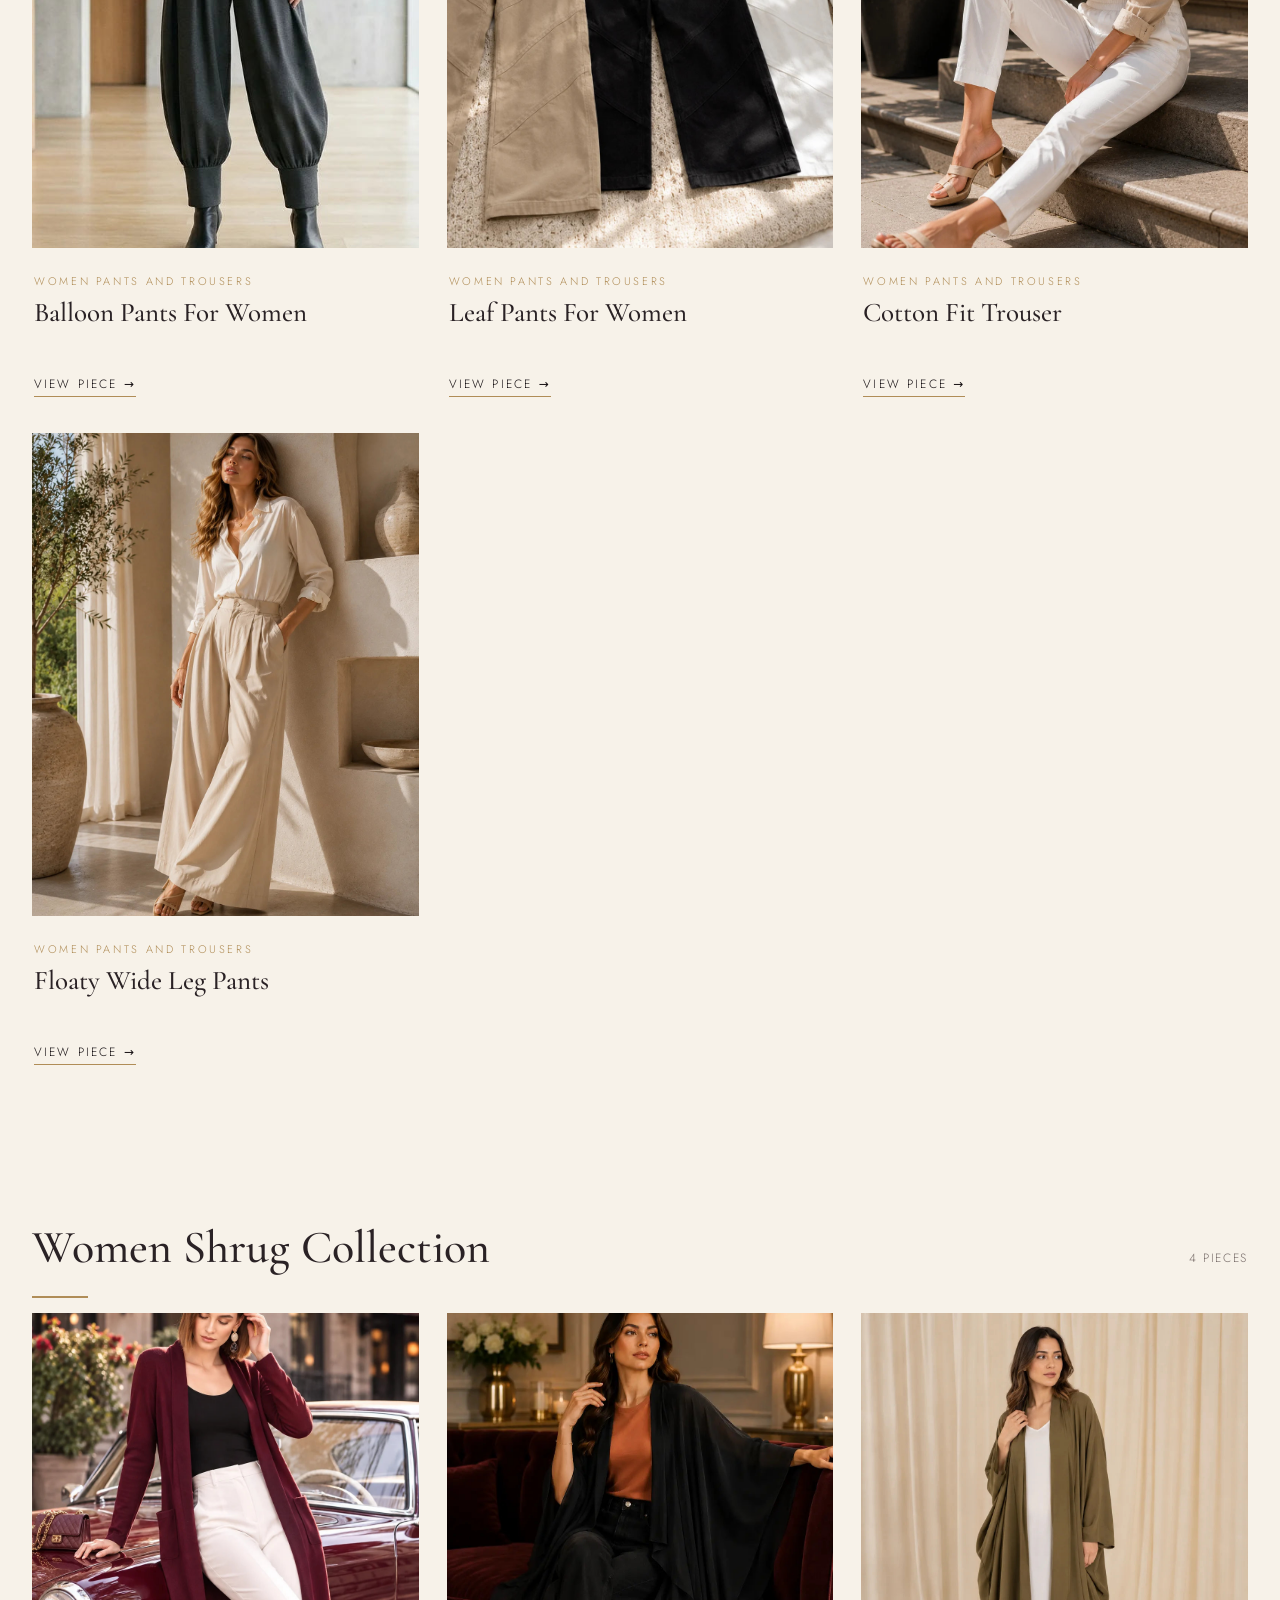
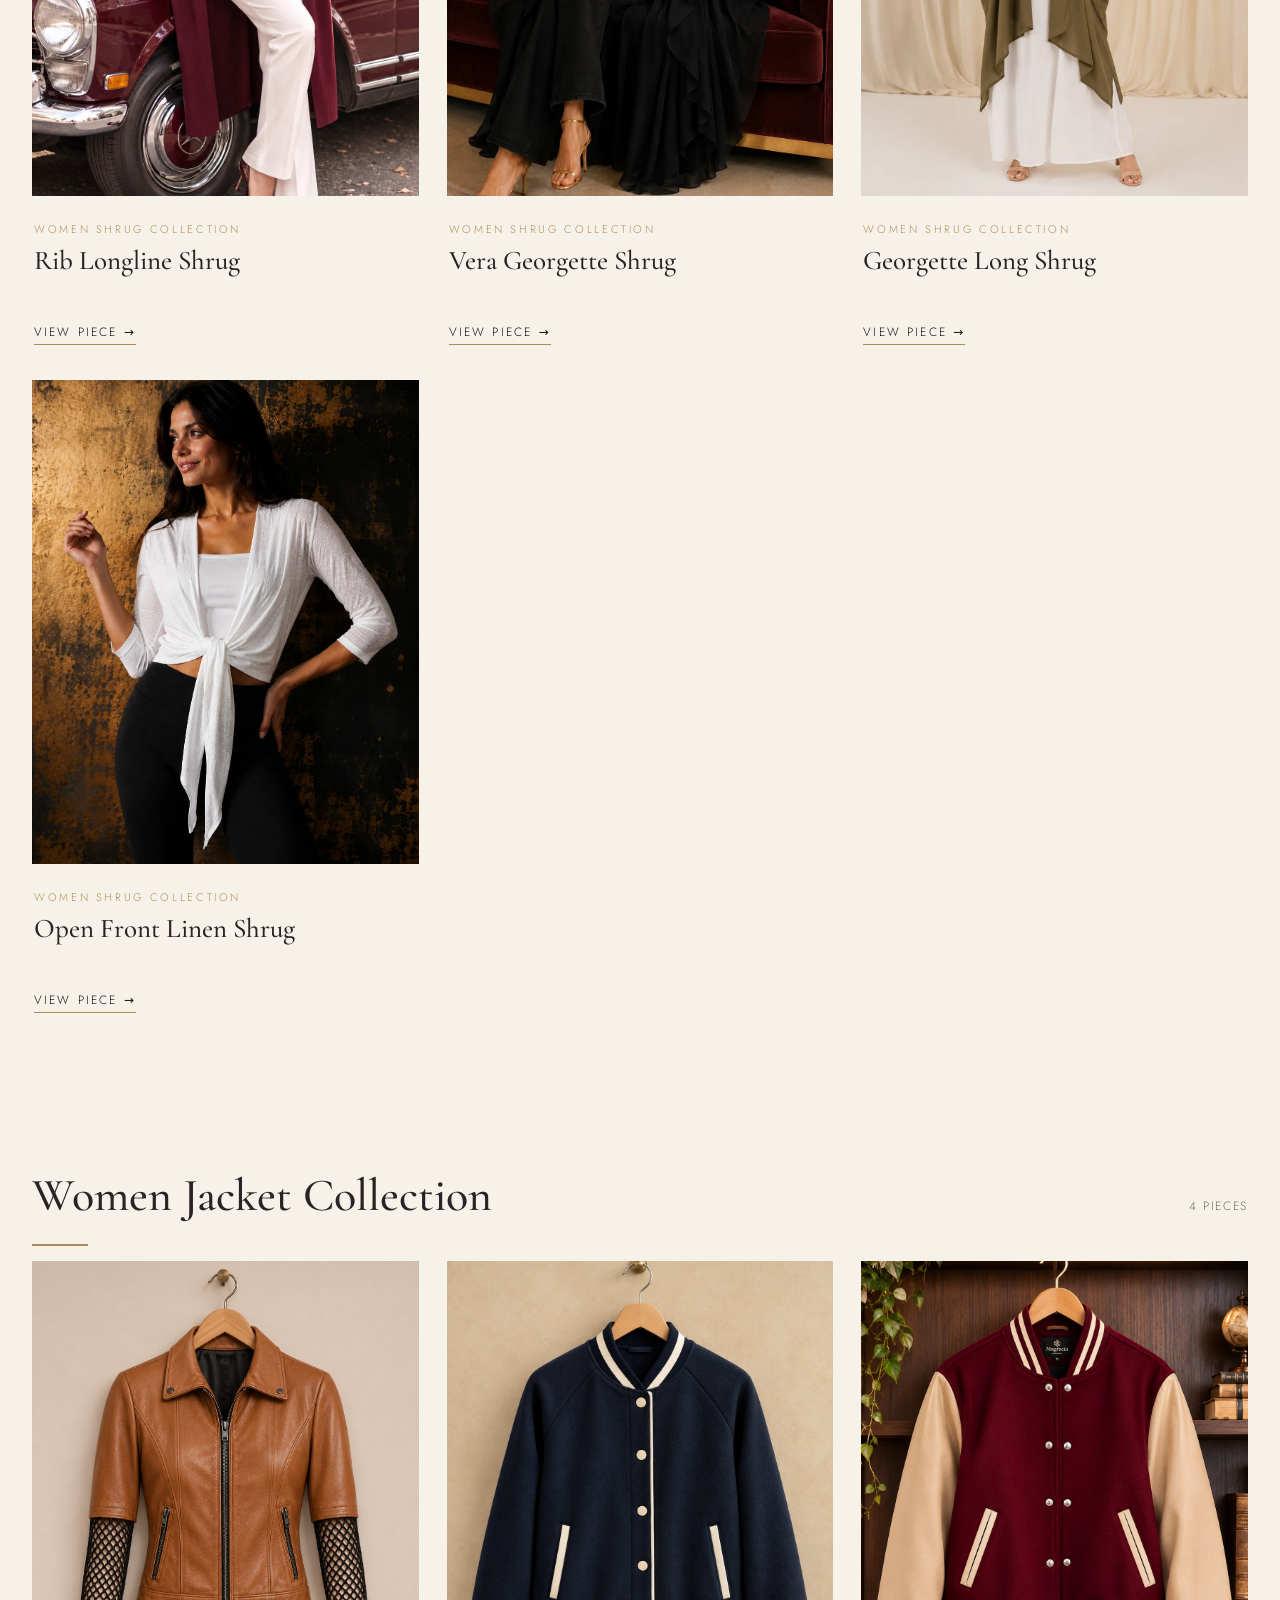
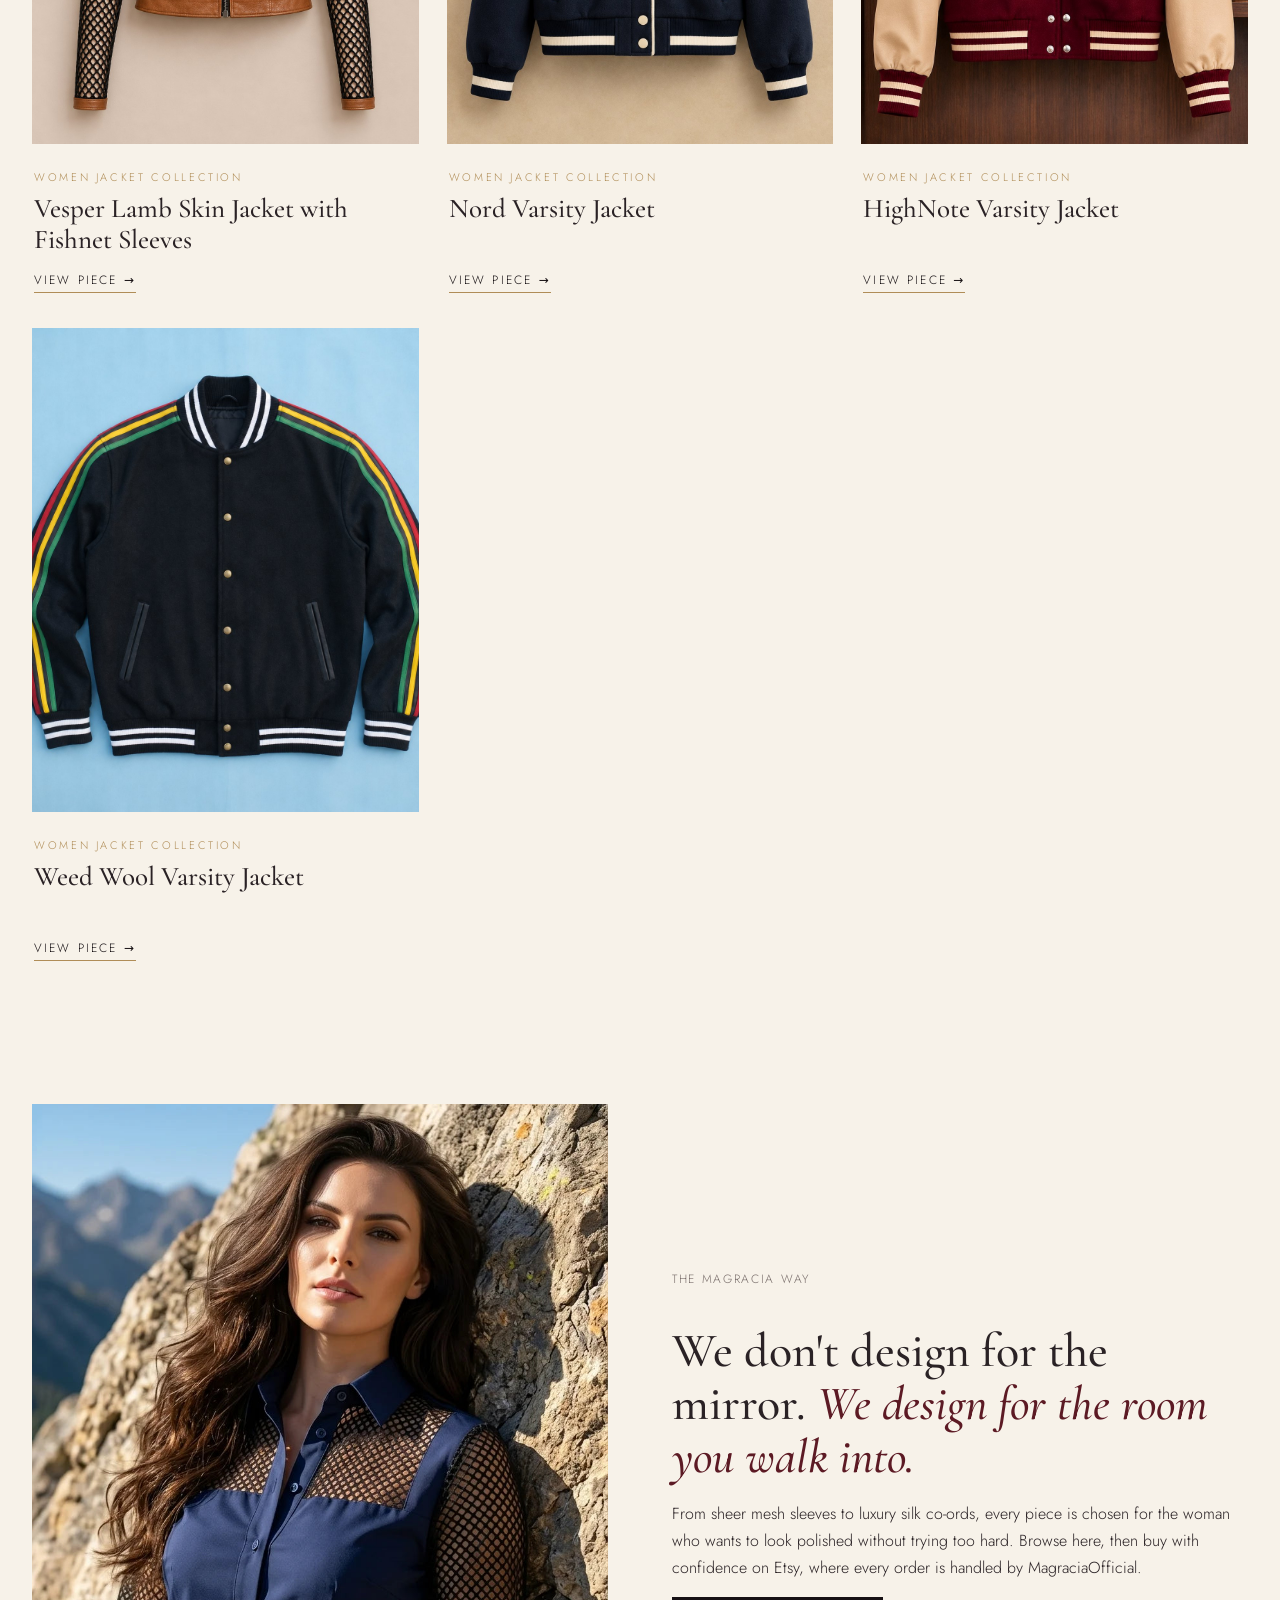
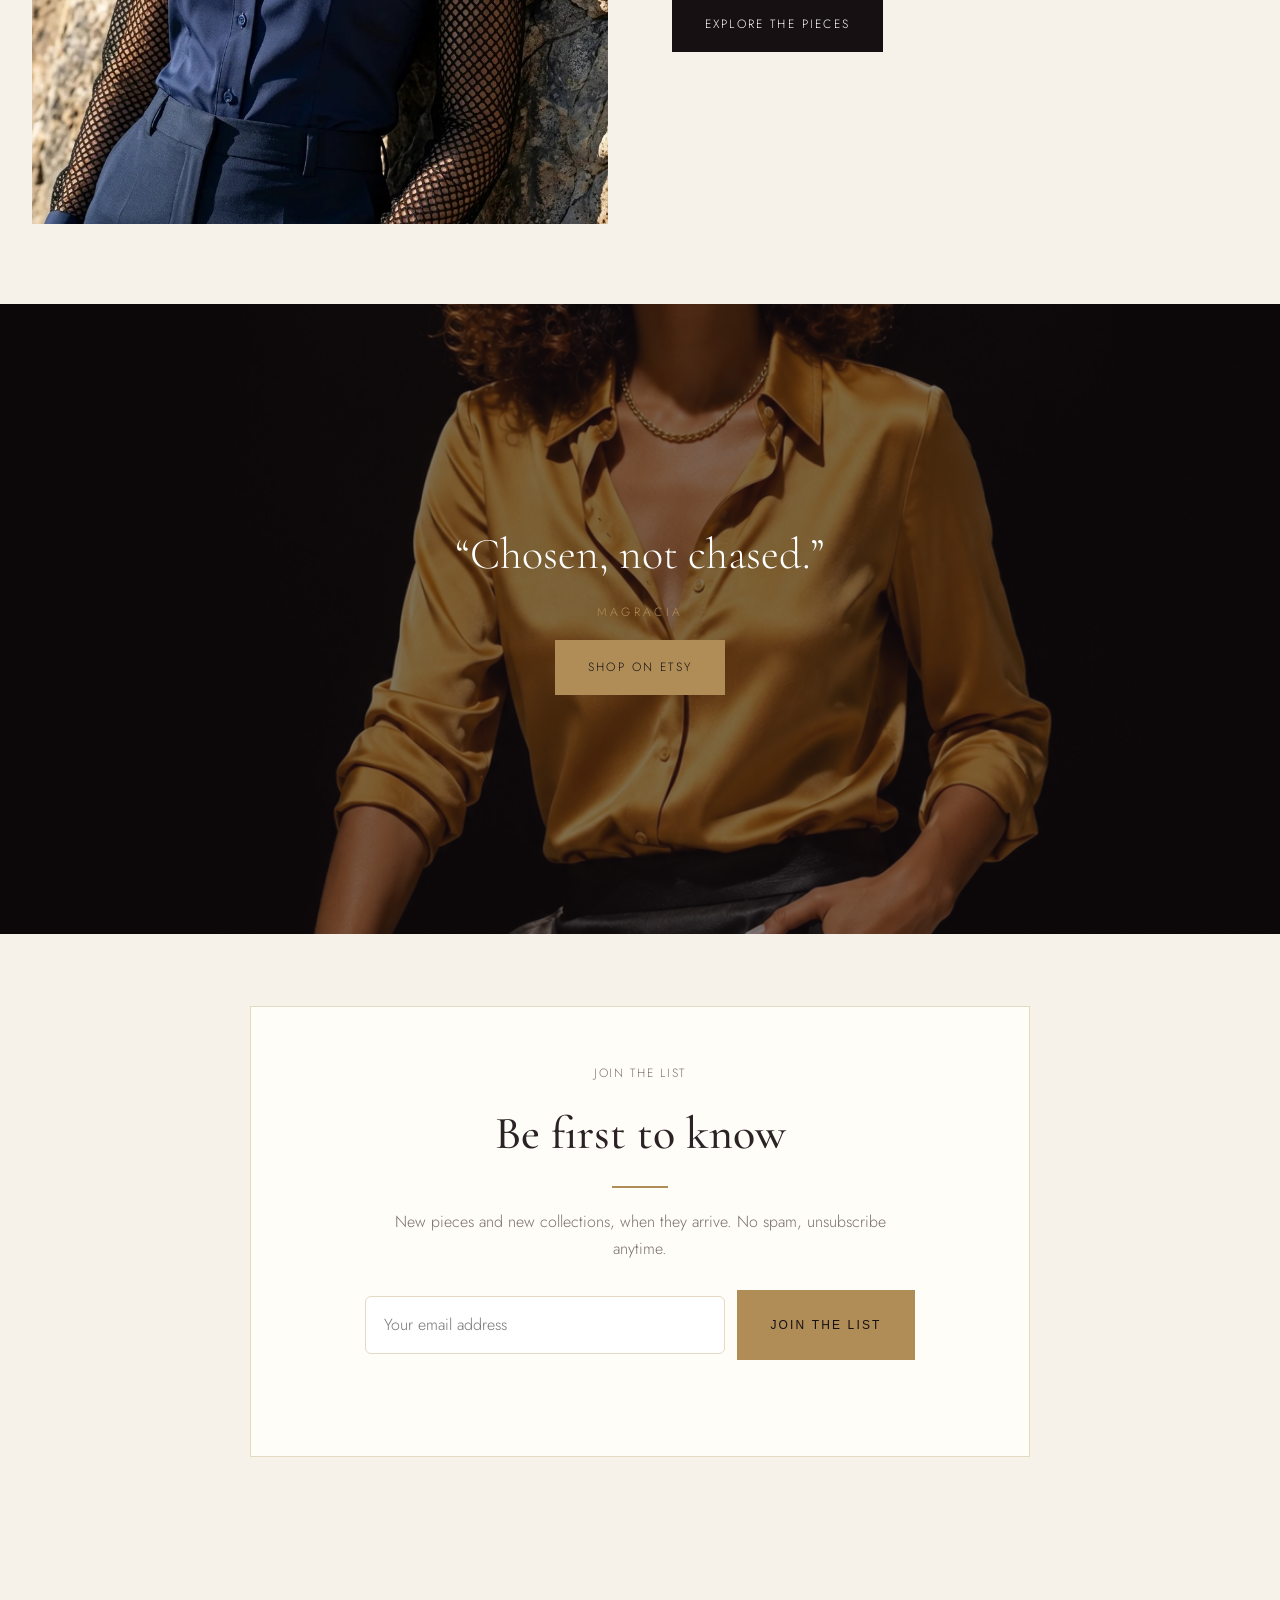
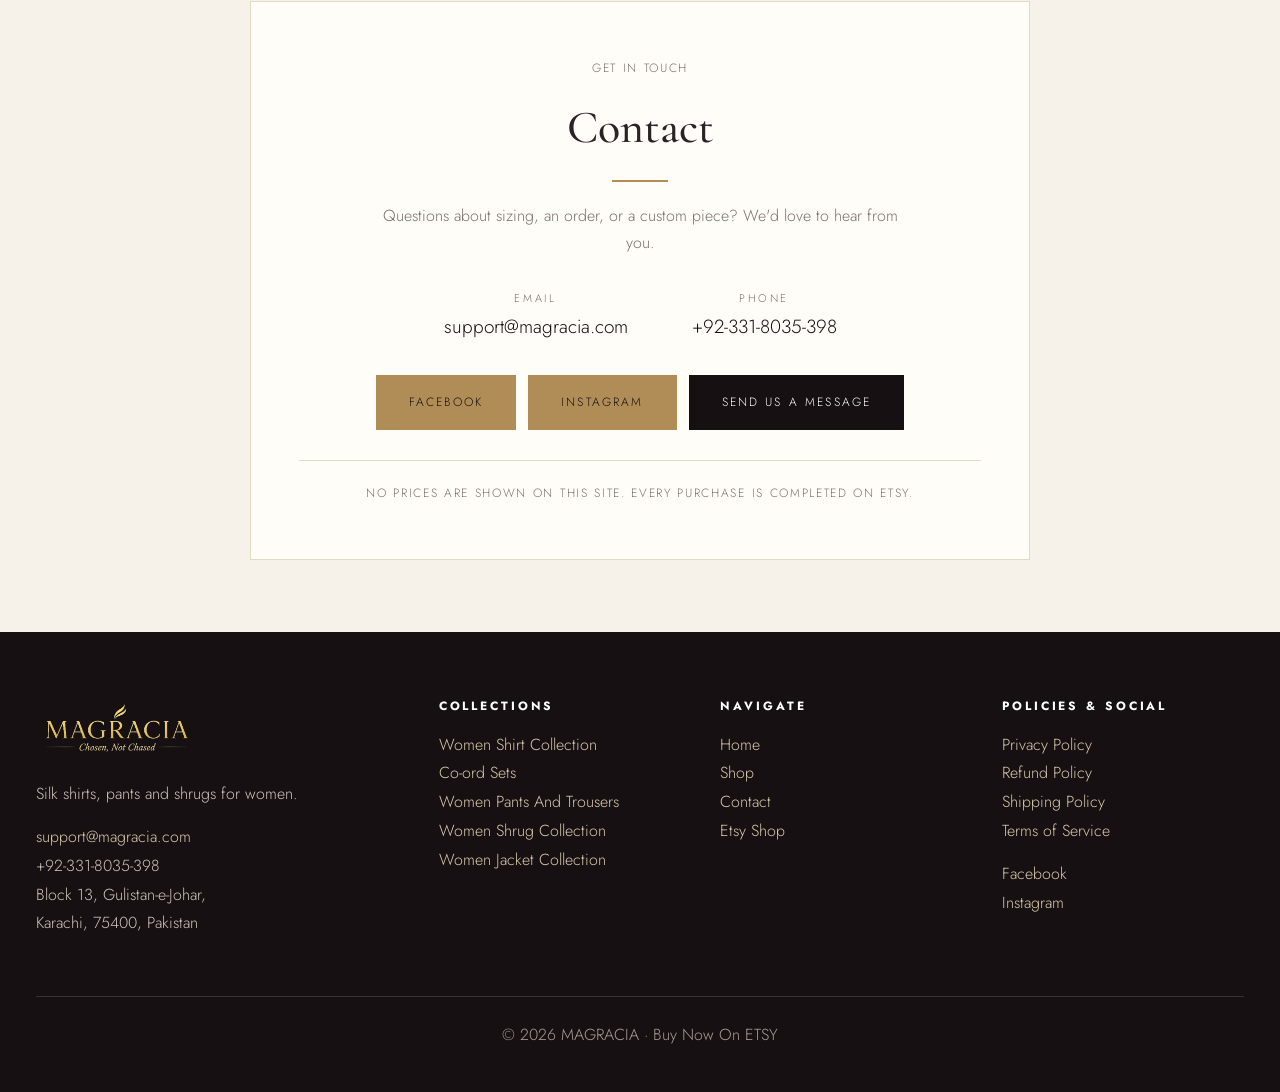
==== commit f02001e2: "Sitemap refresh (28 URLs incl. jackets); newsletter signup via Brevo; colour/fabric filters + search" ====
--- a/index.html
+++ b/index.html
@@ -18,7 +18,7 @@
 <meta property="og:url" content="https://magracia.com/">
 <meta property="og:site_name" content="Magracia">
 <meta name="twitter:card" content="summary_large_image">
-<script type="application/ld+json">{"@context":"https://schema.org","@type":"Organization","name":"Magracia","url":"https://magracia.com/","slogan":"Chosen, not chased.","email":"support@magracia.com","telephone":"+92-331-8035-398","address":{"@type":"PostalAddress","streetAddress":"Block 13, Gulistan-e-Johar","addressLocality":"Karachi","postalCode":"75400","addressCountry":"PK"},"sameAs":["https://www.etsy.com/shop/MagraciaOfficial","https://www.facebook.com/profile.php?id=61591413465941","https://www.instagram.com/shopmagracia"]}</script><link rel="stylesheet" href="styles.css?v=19"></head>
+<script type="application/ld+json">{"@context":"https://schema.org","@type":"Organization","name":"Magracia","url":"https://magracia.com/","slogan":"Chosen, not chased.","email":"support@magracia.com","telephone":"+92-331-8035-398","address":{"@type":"PostalAddress","streetAddress":"Block 13, Gulistan-e-Johar","addressLocality":"Karachi","postalCode":"75400","addressCountry":"PK"},"sameAs":["https://www.etsy.com/shop/MagraciaOfficial","https://www.facebook.com/profile.php?id=61591413465941","https://www.instagram.com/shopmagracia"]}</script><link rel="stylesheet" href="styles.css?v=20"></head>
 <body>
 <header><button class="menu-btn" aria-label="Open menu" aria-expanded="false" onclick="toggleMenu(this)">☰</button><nav><a href="/">HOME</a><a href="#collection">SHOP</a></nav><h1 class="logo"><a href="/"><img src="/images/1793279692618-magracia-logo.png" alt="Magracia"></a></h1><nav><a href="contact.html">CONTACT</a><a href="https://www.etsy.com/shop/MagraciaOfficial">ETSY SHOP</a></nav><nav class="mobile-menu" id="mobileMenu"><a href="/">HOME</a><a href="/#collection">SHOP</a><a href="contact.html">CONTACT</a><a href="https://www.etsy.com/shop/MagraciaOfficial">ETSY SHOP</a></nav></header>
 <main>
@@ -28,31 +28,100 @@
 <div class="values"><div><b>Made with care</b><span>Thoughtful, feminine design</span></div><div><b>Custom sizing</b><span>Measured to fit you</span></div><div><b>Buy on Etsy</b><span>Secure checkout there</span></div></div>
 <div class="wrap">
 <section class="reveal" id="shop-by-collection"><div class="sec-head"><h2>Shop by Collection</h2><span class="sec-sub" id="colCount">Collections · pieces</span></div><div class="tiles" id="tiles"></div></section>
+<div class="shop-tools reveal" id="shopTools">
+<input type="search" id="shopSearch" placeholder="Search pieces, colours, fabrics…" aria-label="Search pieces">
+<div class="chip-row"><span class="chip-label">Colour</span><span id="colourChips" class="chips"></span></div>
+<div class="chip-row"><span class="chip-label">Fabric</span><span id="fabricChips" class="chips"></span></div>
+<p class="shop-count"><span id="shopCount"></span> <button type="button" class="clear-filters" id="clearFilters" hidden>Clear filters</button></p>
+</div>
 <div id="collection"></div>
 <section class="story reveal"><div><img src="/images/Gemini_Generated_Image_hyt5iyhyt5iyhyt5.webp" alt="Nyx Half Net Shirt"></div>
 <div><p class="sec-sub">The Magracia way</p><h2>We don't design for the mirror. <em>We design for the room you walk into.</em></h2><p>From sheer mesh sleeves to luxury silk co-ords, every piece is chosen for the woman who wants to look polished without trying too hard. Browse here, then buy with confidence on Etsy, where every order is handled by MagraciaOfficial.</p><p><a class="btn" href="#collection">Explore the Pieces</a></p></div></section>
 </div>
 <section class="feature" style="background-image:url('/images/ChatGPTImageJul1_2026_01_18_34PM.png')"><div><blockquote>“Chosen, not chased.”</blockquote><p><cite>Magracia</cite></p><p><a class="btn btn-gold" href="https://www.etsy.com/shop/MagraciaOfficial">Shop on Etsy</a></p></div></section>
+<section class="news-band reveal"><div class="wrap"><div class="news-card"><p class="sec-sub">Join the list</p><h2>Be first to know</h2><p class="news-intro">New pieces and new collections, when they arrive. No spam, unsubscribe anytime.</p><form id="newsForm"><input type="email" id="newsEmail" placeholder="Your email address" required aria-label="Email address"><input type="text" name="website" id="newsHp" tabindex="-1" autocomplete="off" style="position:absolute;left:-9999px" aria-hidden="true"><button class="btn btn-gold" type="submit" id="newsBtn">Join the list</button></form><p class="news-msg" id="newsMsg" role="status"></p></div></div></section>
 <section class="contact-band reveal"><div class="wrap"><div class="contact-card"><p class="sec-sub">Get in touch</p><h2>Contact</h2><p class="contact-intro">Questions about sizing, an order, or a custom piece? We'd love to hear from you.</p><div class="contact-rows"><div><span>Email</span><a href="mailto:support@magracia.com">support@magracia.com</a></div><div><span>Phone</span><a href="tel:+923318035398">+92-331-8035-398</a></div></div><div class="contact-socials"><a class="btn btn-gold" href="https://www.facebook.com/profile.php?id=61591413465941">Facebook</a><a class="btn btn-gold" href="https://www.instagram.com/shopmagracia">Instagram</a><a class="btn" href="contact.html">Send us a message</a></div><p class="contact-note">No prices are shown on this site. Every purchase is completed on Etsy.</p></div></div></section>
 </main>
 <footer><div class="foot"><div><p class="foot-logo"><img src="/images/1793279692618-magracia-logo.png" alt="Magracia"></p><p>Silk shirts, pants and shrugs for women.</p><p><a href="mailto:support@magracia.com">support@magracia.com</a><br>+92-331-8035-398<br>Block 13, Gulistan-e-Johar,<br>Karachi, 75400, Pakistan</p></div><div><h4>Collections</h4><p><a href="/#col-Women%20Shirt%20Collection">Women Shirt Collection</a><br><a href="/#col-Co-ord%20Sets">Co-ord Sets</a><br><a href="/#col-Women%20Pants%20And%20Trousers">Women Pants And Trousers</a><br><a href="/#col-Women%20Shrug%20Collection">Women Shrug Collection</a><br><a href="/#col-Women%20Jacket%20Collection">Women Jacket Collection</a></p></div><div><h4>Navigate</h4><p><a href="/">Home</a><br><a href="/#collection">Shop</a><br><a href="contact.html">Contact</a><br><a href="https://www.etsy.com/shop/MagraciaOfficial">Etsy Shop</a></p></div><div><h4>Policies &amp; Social</h4><p><a href="privacy.html">Privacy Policy</a><br><a href="refund.html">Refund Policy</a><br><a href="shipping.html">Shipping Policy</a><br><a href="terms.html">Terms of Service</a></p><p><a href="https://www.facebook.com/profile.php?id=61591413465941">Facebook</a><br><a href="https://www.instagram.com/shopmagracia">Instagram</a></p></div></div><p class="foot-bottom">© 2026 MAGRACIA · Buy Now On ETSY</p></footer>
 <script>
-fetch('products.json?v=9').then(r=>r.json()).then(products=>{
+fetch('products.json?v=10').then(r=>r.json()).then(products=>{
   const tiles=document.getElementById('tiles'); const groups={};
   products.forEach(p=>{(groups[p.collection]=groups[p.collection]||[]).push(p)});
   document.getElementById('colCount').textContent=Object.keys(groups).length+' collections · '+products.length+' pieces';
   tiles.innerHTML=Object.keys(groups).map(name=>'<a class="tile" href="#col-'+encodeURIComponent(name)+'"><img src="'+groups[name][0].images[0]+'" alt="Magracia '+name+' for women"><span><b>'+name+'</b><i>'+groups[name].length+' pieces</i></span></a>').join('');
+  const cardAttrs=p=>'data-handle="'+p.handle+'" data-title="'+p.title.replace(/"/g,'')+'" data-collection="'+p.collection+'" data-colours="'+(p.colours||[]).join('|')+'" data-fabric="'+(p.fabric||[]).join('|')+'"';
   const wrap=document.getElementById('collection');
   Object.keys(groups).forEach(name=>{
     const sec=document.createElement('section'); sec.id='col-'+encodeURIComponent(name); sec.className='reveal';
     sec.innerHTML='<div class="sec-head"><h2>'+name+'</h2><span class="sec-sub">'+groups[name].length+' pieces</span></div><div class="grid">'+groups[name].map(p=>
-      '<article class="card"><a href="product.html?handle='+encodeURIComponent(p.handle)+'"><div class="imgwrap"><img src="'+(p.images[0]||'')+'" alt="'+p.title.replace(/"/g,'')+'" loading="lazy"></div></a><div class="card-body"><span class="label">'+p.collection+'</span><h3>'+p.title+'</h3><a class="viewlink" href="product.html?handle='+encodeURIComponent(p.handle)+'">View Piece →</a></div></article>').join('')+'</div>';
+      '<article class="card" '+cardAttrs(p)+'><a href="product.html?handle='+encodeURIComponent(p.handle)+'"><div class="imgwrap"><img src="'+(p.images[0]||'')+'" alt="'+p.title.replace(/"/g,'')+'" loading="lazy"></div></a><div class="card-body"><span class="label">'+p.collection+'</span><h3>'+p.title+'</h3><a class="viewlink" href="product.html?handle='+encodeURIComponent(p.handle)+'">View Piece →</a></div></article>').join('')+'</div>';
     wrap.appendChild(sec);
   });
   const jackets=products.filter(p=>p.collection==='Women Jacket Collection');
   const ag=document.getElementById('arrivalsGrid');
-  if(ag){ag.innerHTML=jackets.map(p=>'<article class="card"><a href="product.html?handle='+encodeURIComponent(p.handle)+'"><div class="imgwrap"><img src="'+(p.images[0]||'')+'" alt="'+p.title.replace(/"/g,'')+'" loading="lazy"></div></a><div class="card-body"><span class="label">New Arrival</span><h3>'+p.title+'</h3><p class="arrival-colours">'+(p.colours||[]).join(' · ')+'</p><a class="btn btn-gold" href="product.html?handle='+encodeURIComponent(p.handle)+'">View Jacket →</a></div></article>').join('');}
+  if(ag){ag.innerHTML=jackets.map(p=>'<article class="card" '+cardAttrs(p)+'><a href="product.html?handle='+encodeURIComponent(p.handle)+'"><div class="imgwrap"><img src="'+(p.images[0]||'')+'" alt="'+p.title.replace(/"/g,'')+'" loading="lazy"></div></a><div class="card-body"><span class="label">New Arrival</span><h3>'+p.title+'</h3><p class="arrival-colours">'+(p.colours||[]).join(' · ')+'</p><a class="btn btn-gold" href="product.html?handle='+encodeURIComponent(p.handle)+'">View Jacket →</a></div></article>').join('');}
+  // Search + colour/fabric filters (chips are single-select; click again to clear)
+  let activeColour='', activeFabric='';
+  const norm=s=>(s||'').toLowerCase();
+  const uniq=a=>[...new Set(a)];
+  const mkChips=(el, values, set)=>{
+    el.innerHTML=values.map(v=>'<button type="button" class="chip" data-value="'+v+'">'+v+'</button>').join('');
+    el.querySelectorAll('.chip').forEach(b=>b.onclick=()=>{
+      const wasActive=b.classList.contains('active');
+      el.querySelectorAll('.chip').forEach(x=>x.classList.remove('active'));
+      set(wasActive?'':b.dataset.value); if(!wasActive)b.classList.add('active');
+      applyFilters();
+    });
+  };
+  mkChips(document.getElementById('colourChips'), uniq(products.flatMap(p=>p.colours||[])), v=>{activeColour=v;});
+  mkChips(document.getElementById('fabricChips'), uniq(products.flatMap(p=>p.fabric||[])), v=>{activeFabric=v;});
+  function applyFilters(){
+    const q=norm(document.getElementById('shopSearch').value.trim());
+    const shown=new Set();
+    document.querySelectorAll('#collection .card, #arrivalsGrid .card').forEach(card=>{
+      const hay=norm(card.dataset.title+' '+card.dataset.collection+' '+card.dataset.colours+' '+card.dataset.fabric);
+      const okQ=!q||hay.includes(q);
+      const okC=!activeColour||(card.dataset.colours||'').split('|').includes(activeColour);
+      const okF=!activeFabric||(card.dataset.fabric||'').split('|').includes(activeFabric);
+      const show=okQ&&okC&&okF;
+      card.style.display=show?'':'none';
+      if(show)shown.add(card.dataset.handle);
+    });
+    document.querySelectorAll('#collection section').forEach(sec=>{
+      sec.style.display=[...sec.querySelectorAll('.card')].some(c=>c.style.display!=='none')?'':'none';
+    });
+    if(ag){const asec=ag.closest('section'); if(asec)asec.style.display=[...ag.querySelectorAll('.card')].some(c=>c.style.display!=='none')?'':'none';}
+    const filtering=q||activeColour||activeFabric;
+    document.getElementById('shopCount').textContent=filtering?('Showing '+shown.size+' of '+products.length+' pieces'):(products.length+' pieces');
+    document.getElementById('clearFilters').hidden=!filtering;
+    let nm=document.getElementById('noMatch');
+    if(shown.size===0){
+      if(!nm){nm=document.createElement('p'); nm.id='noMatch'; nm.className='no-match'; nm.textContent='No pieces match — try a different colour, fabric or search.'; wrap.appendChild(nm);}
+      nm.style.display='';
+    } else if(nm){nm.style.display='none';}
+  }
+  document.getElementById('shopSearch').addEventListener('input', applyFilters);
+  document.getElementById('clearFilters').onclick=()=>{
+    document.getElementById('shopSearch').value='';
+    activeColour=''; activeFabric='';
+    document.querySelectorAll('.chip.active').forEach(x=>x.classList.remove('active'));
+    applyFilters();
+  };
+  applyFilters();
   const io=new IntersectionObserver(es=>es.forEach(e=>{if(e.isIntersecting)e.target.classList.add('visible')}),{threshold:.1});
   document.querySelectorAll('.reveal').forEach(el=>io.observe(el));
 });
+document.getElementById('newsForm').addEventListener('submit', async e=>{
+  e.preventDefault();
+  const msg=document.getElementById('newsMsg'), btn=document.getElementById('newsBtn'), input=document.getElementById('newsEmail');
+  msg.textContent=''; btn.disabled=true; btn.textContent='Joining…';
+  try{
+    const r=await fetch('/api/subscribe',{method:'POST',headers:{'Content-Type':'application/json'},body:JSON.stringify({email:input.value.trim(), website:document.getElementById('newsHp').value})});
+    const d=await r.json().catch(()=>({}));
+    if(r.ok&&d.ok){msg.textContent='You are on the list — welcome to Magracia.'; msg.className='news-msg ok'; input.value='';}
+    else if(r.status===503){msg.textContent='Signup is not switched on yet — email support@magracia.com and we will add you.'; msg.className='news-msg err';}
+    else {msg.textContent=d.error||'Something went wrong — please try again.'; msg.className='news-msg err';}
+  }catch(err){msg.textContent='Something went wrong — please try again.'; msg.className='news-msg err';}
+  btn.disabled=false; btn.textContent='Join the list';
+});
 </script><script>function toggleMenu(b){var h=document.querySelector("header"); var open=h.classList.toggle("menu-open"); b.setAttribute("aria-expanded",open); b.textContent=open?"✕":"☰";} document.addEventListener("click",function(e){var h=document.querySelector("header"); if(h&&h.classList.contains("menu-open")&&!h.contains(e.target)){h.classList.remove("menu-open"); var b=document.querySelector(".menu-btn"); if(b){b.setAttribute("aria-expanded","false"); b.textContent="☰";}}});</script><script src="chatbot.js?v=1"></script></body></html>
--- a/styles.css
+++ b/styles.css
@@ -120,3 +120,37 @@
 /* Keep anchor landings clear of the fixed header */
 #shop-by-collection,#collection{scroll-margin-top:110px}
 section[id^="col-"]{scroll-margin-top:110px}
+
+/* Homepage search + colour/fabric filters */
+.shop-tools{margin:8px 0 8px}
+#shopSearch{width:100%;max-width:560px;display:block;margin:0 auto 18px;padding:13px 18px;font:inherit;font-size:16px;color:var(--ink);background:var(--paper);border:1px solid var(--line);border-radius:999px;outline:none}
+#shopSearch:focus{border-color:var(--gold)}
+.chip-row{display:flex;align-items:flex-start;justify-content:center;gap:10px;flex-wrap:wrap;margin-bottom:12px}
+.chip-label{font-size:11px;letter-spacing:.24em;text-transform:uppercase;color:var(--muted);padding-top:11px;min-width:52px;text-align:right}
+.chips{display:flex;gap:8px;flex-wrap:wrap;justify-content:center;max-width:720px}
+.chip{font:inherit;font-size:13px;padding:8px 14px;border:1px solid var(--line);border-radius:999px;background:var(--paper);color:var(--ink);cursor:pointer}
+.chip:hover{border-color:var(--gold)}
+.chip.active{background:var(--gold);border-color:var(--gold);color:#fff}
+.shop-count{text-align:center;color:var(--muted);font-size:14px;margin:6px 0 0}
+.clear-filters{font:inherit;font-size:13px;background:none;border:none;color:var(--gold);cursor:pointer;text-decoration:underline;padding:0}
+.no-match{text-align:center;color:var(--muted);padding:32px 0}
+
+/* Homepage newsletter band */
+.news-band{padding:72px 0}
+.news-card{background:var(--paper);border:1px solid var(--line);max-width:780px;margin:0 auto;padding:56px 48px;text-align:center}
+.news-card .sec-sub{margin:0 0 10px}
+.news-card h2{font-size:46px;margin:0}
+.news-card h2:after{content:"";display:block;width:56px;height:2px;background:var(--gold);margin:14px auto 0}
+.news-intro{color:var(--muted);max-width:520px;margin:20px auto 28px}
+#newsForm{display:flex;justify-content:center;gap:12px;flex-wrap:wrap}
+#newsEmail{flex:1;min-width:240px;max-width:360px;padding:14px 18px;font:inherit;font-size:16px;color:var(--ink);background:#fff;border:1px solid var(--line);outline:none}
+#newsEmail:focus{border-color:var(--gold)}
+.news-msg{min-height:22px;margin:18px 0 0;color:var(--muted)}
+.news-msg.ok{color:#2e6b34}
+.news-msg.err{color:#8c2f2f}
+@media (max-width:640px){
+  .news-band{padding:48px 0}
+  .news-card{padding:40px 24px}
+  .news-card h2{font-size:34px}
+  .chip-label{min-width:0;text-align:left}
+}
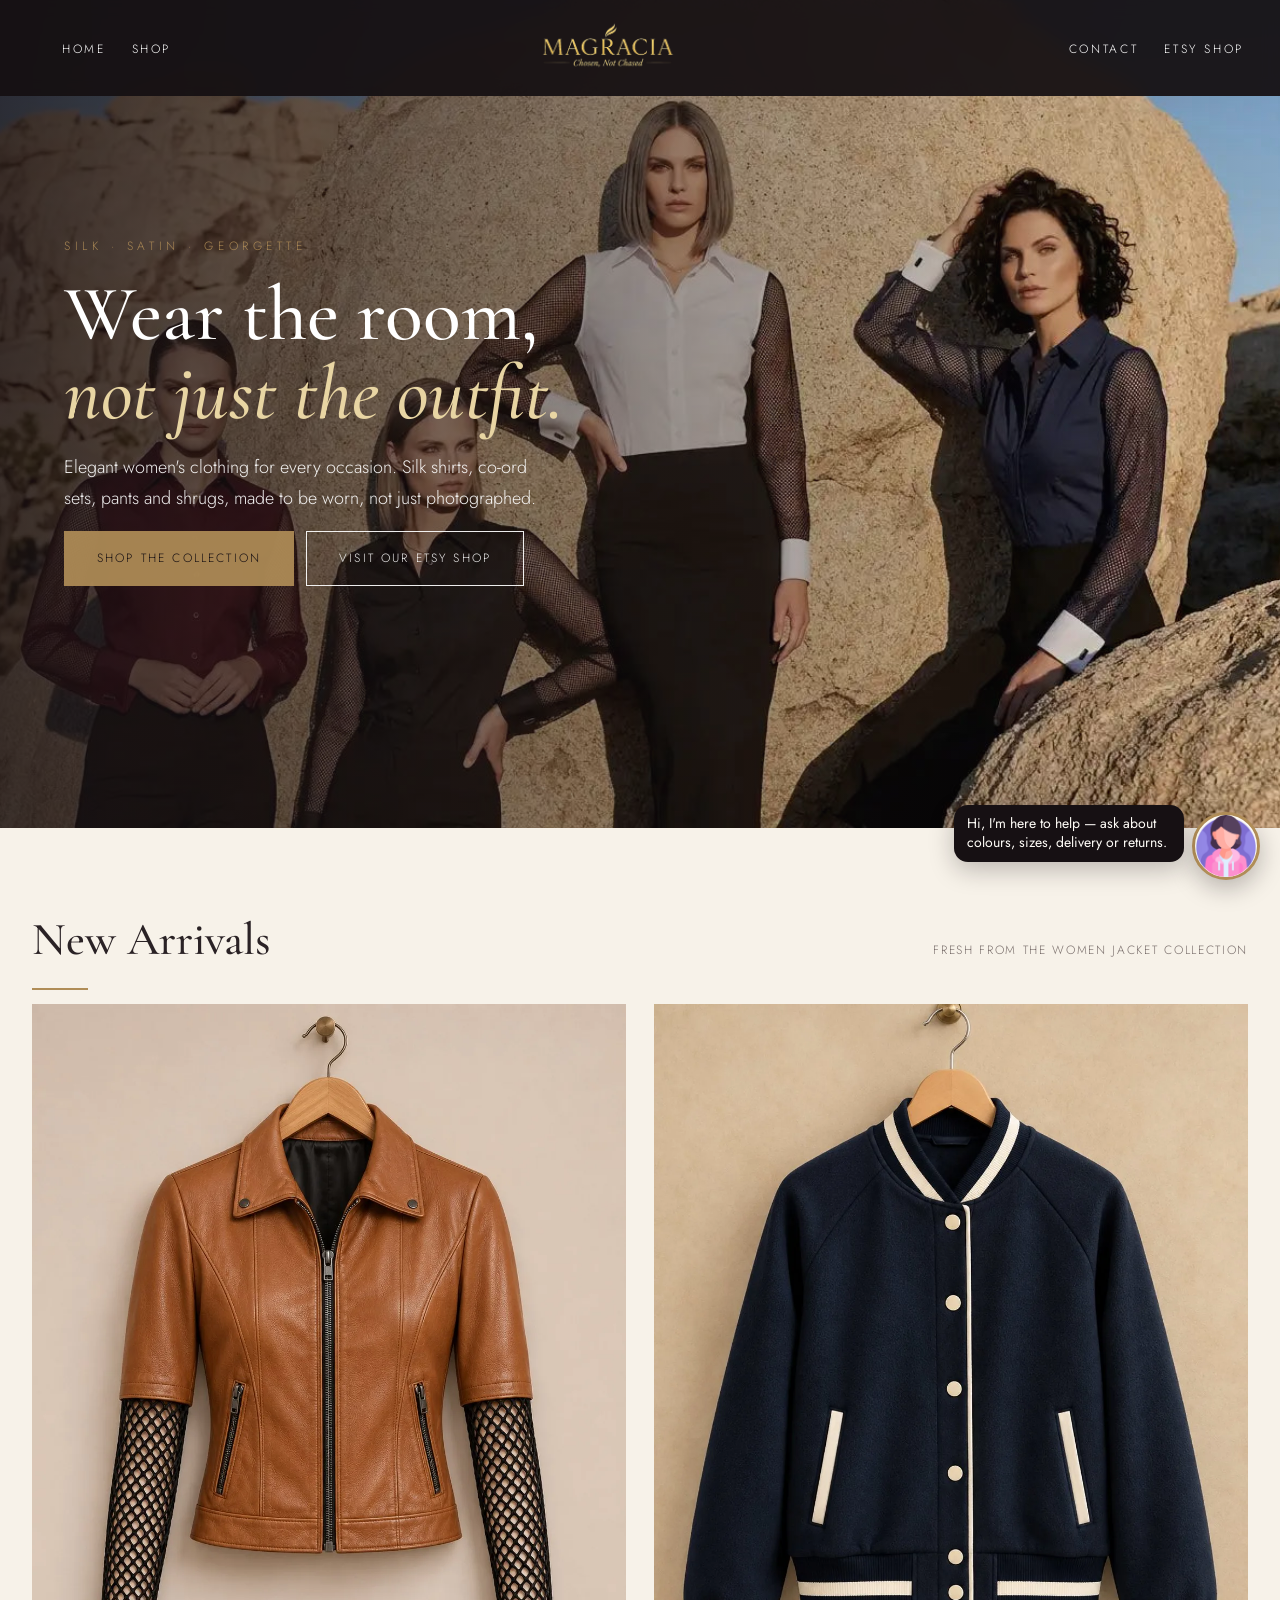
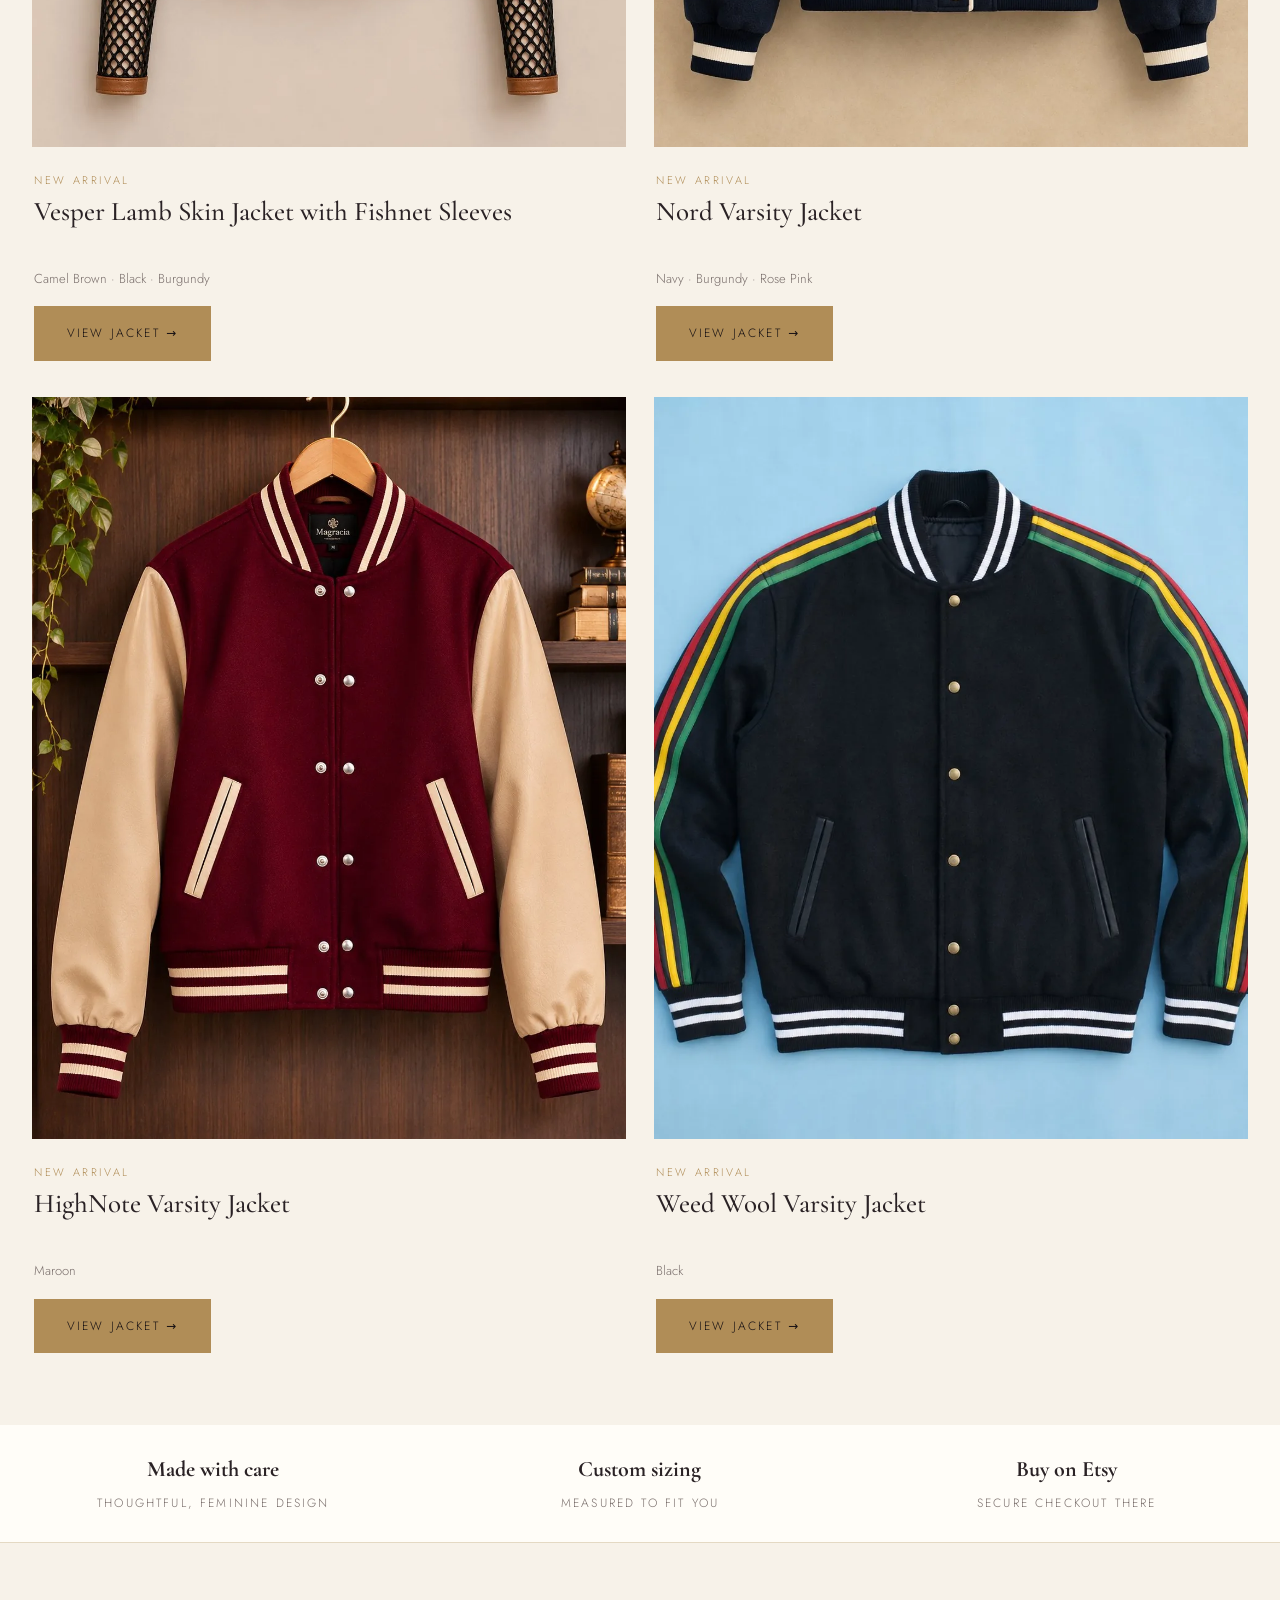
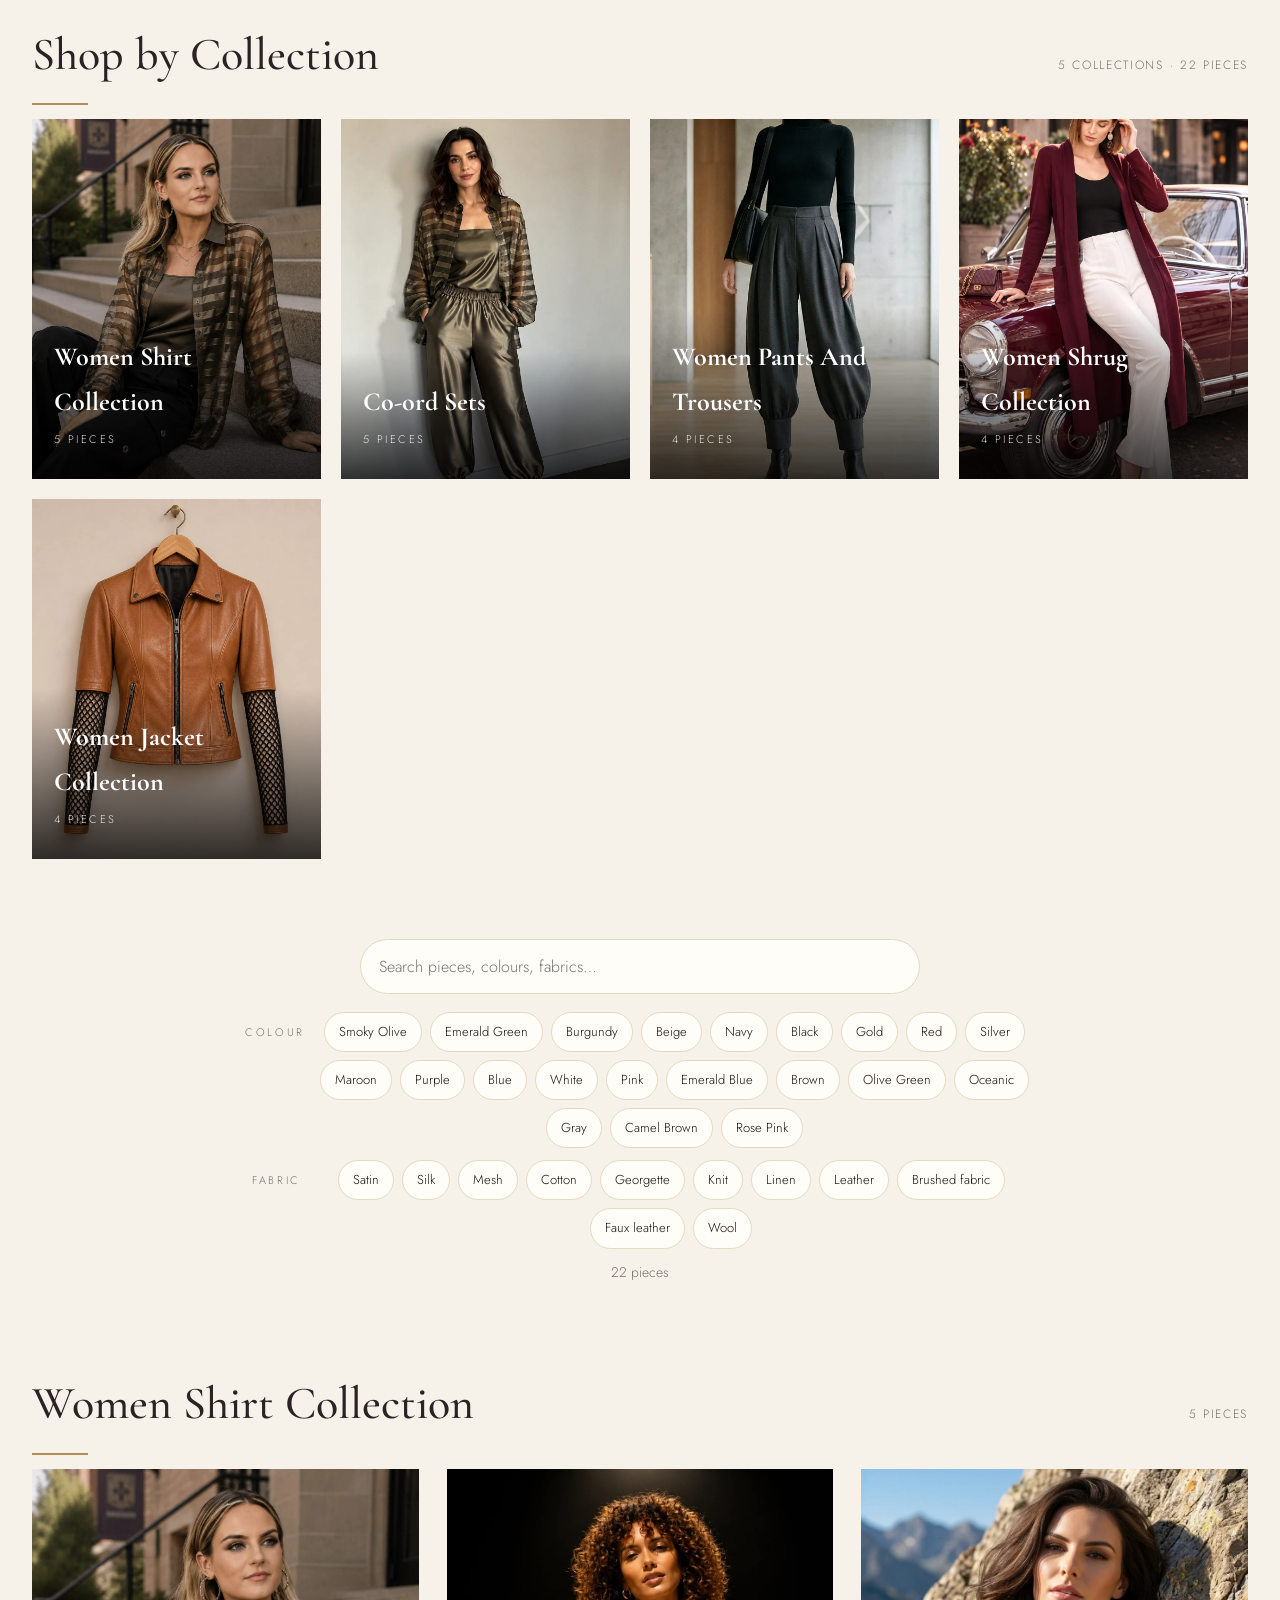
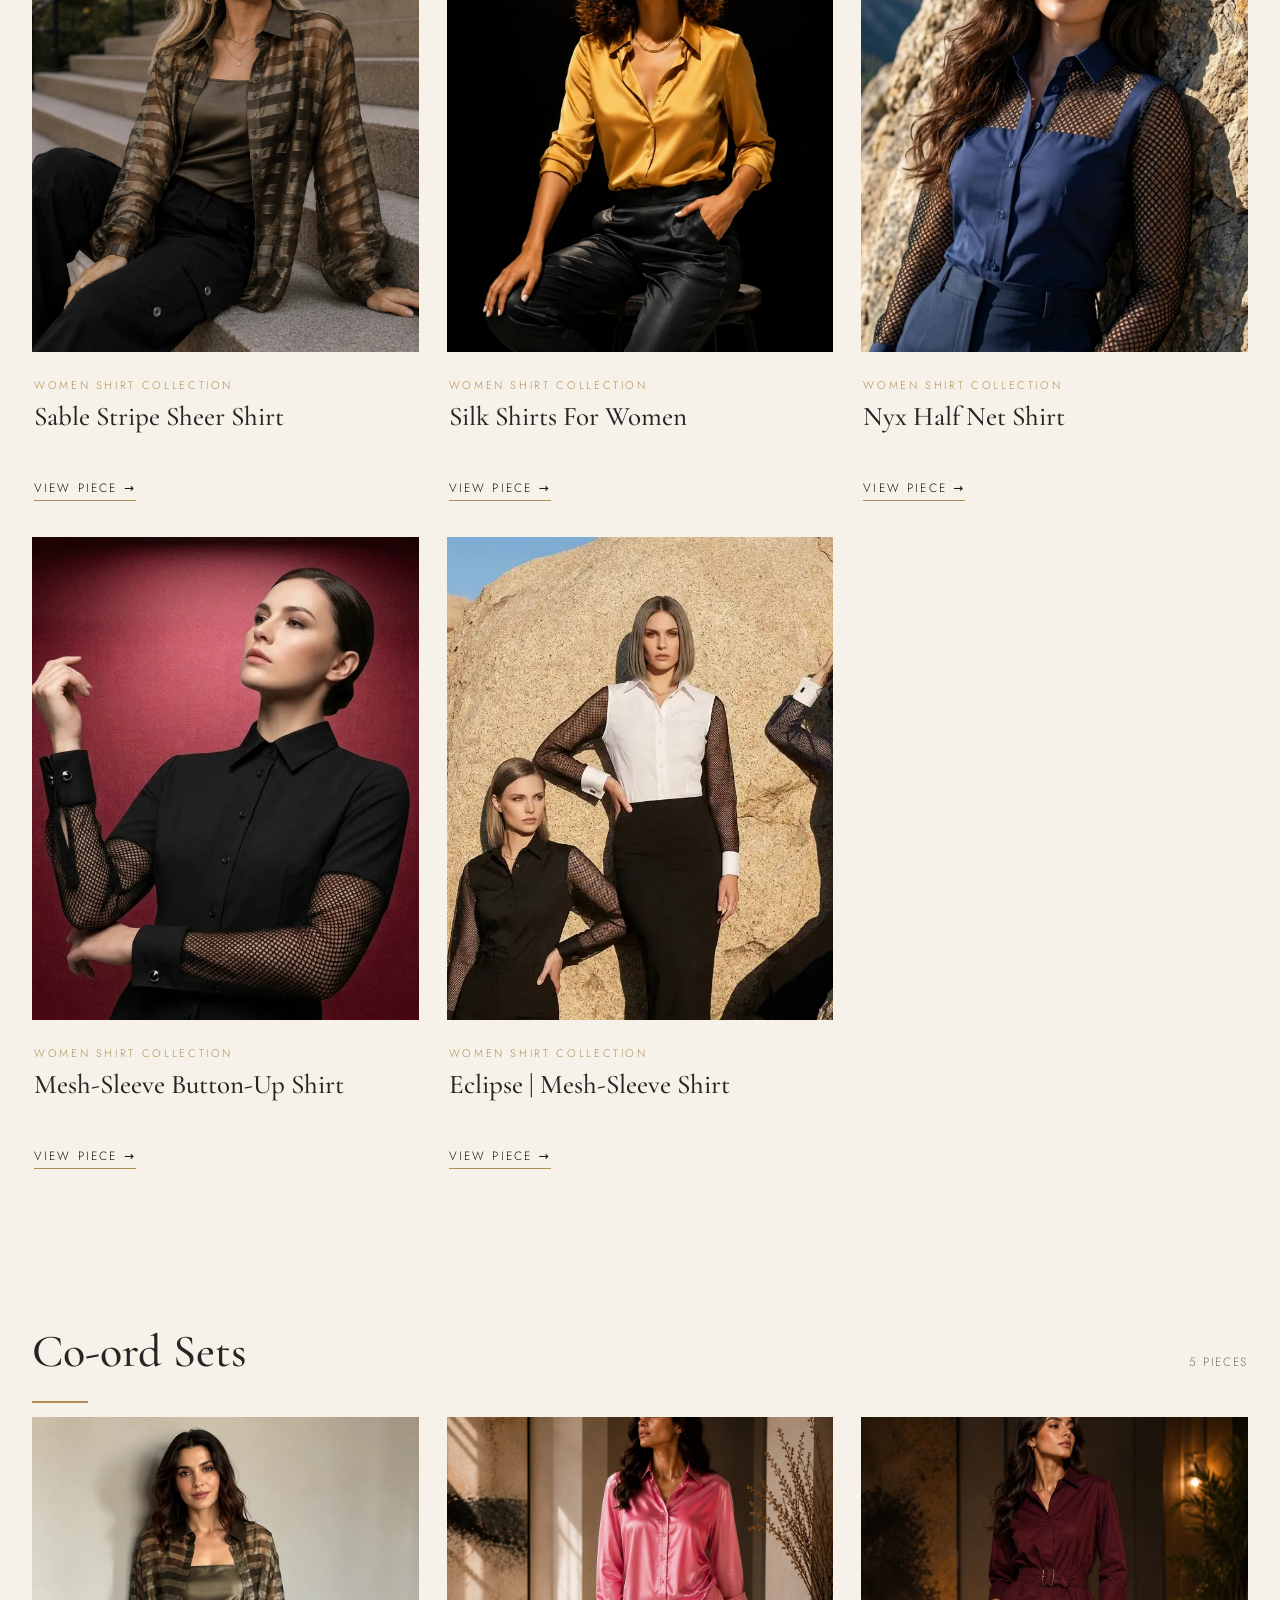
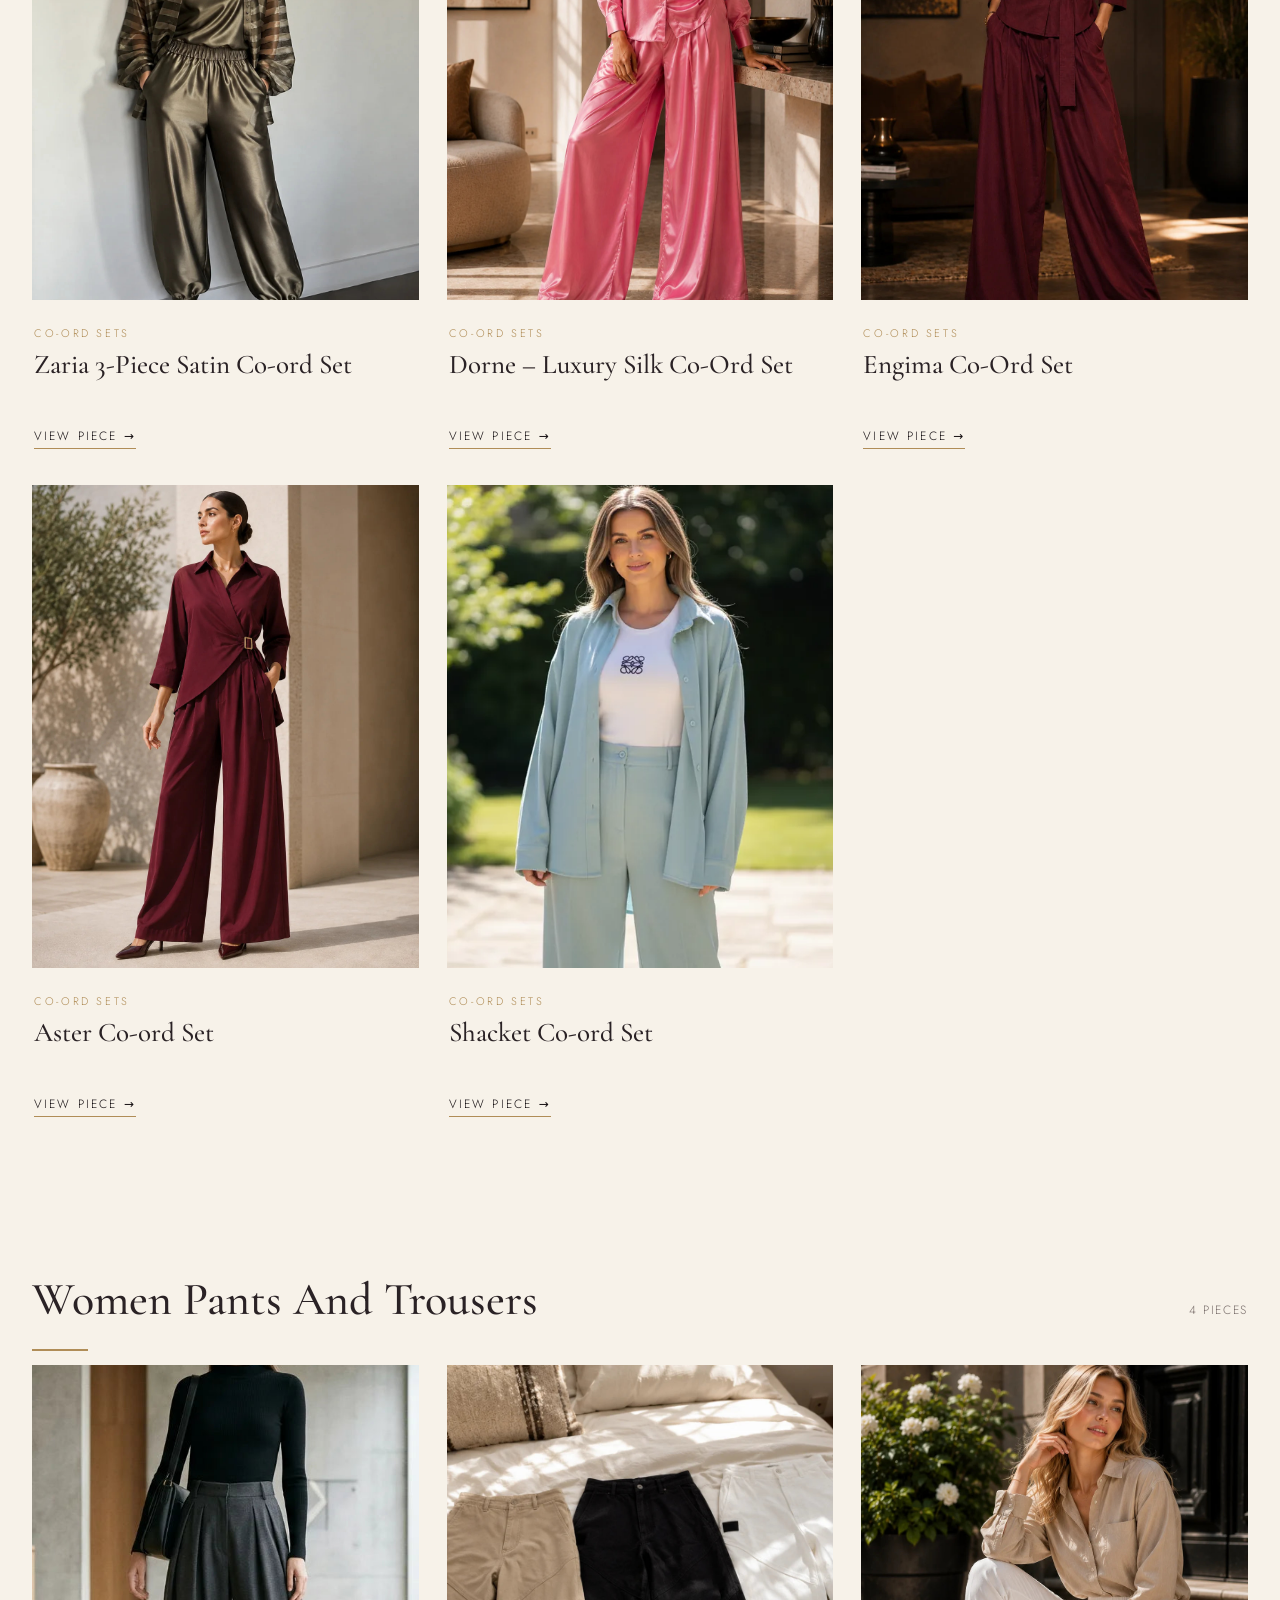
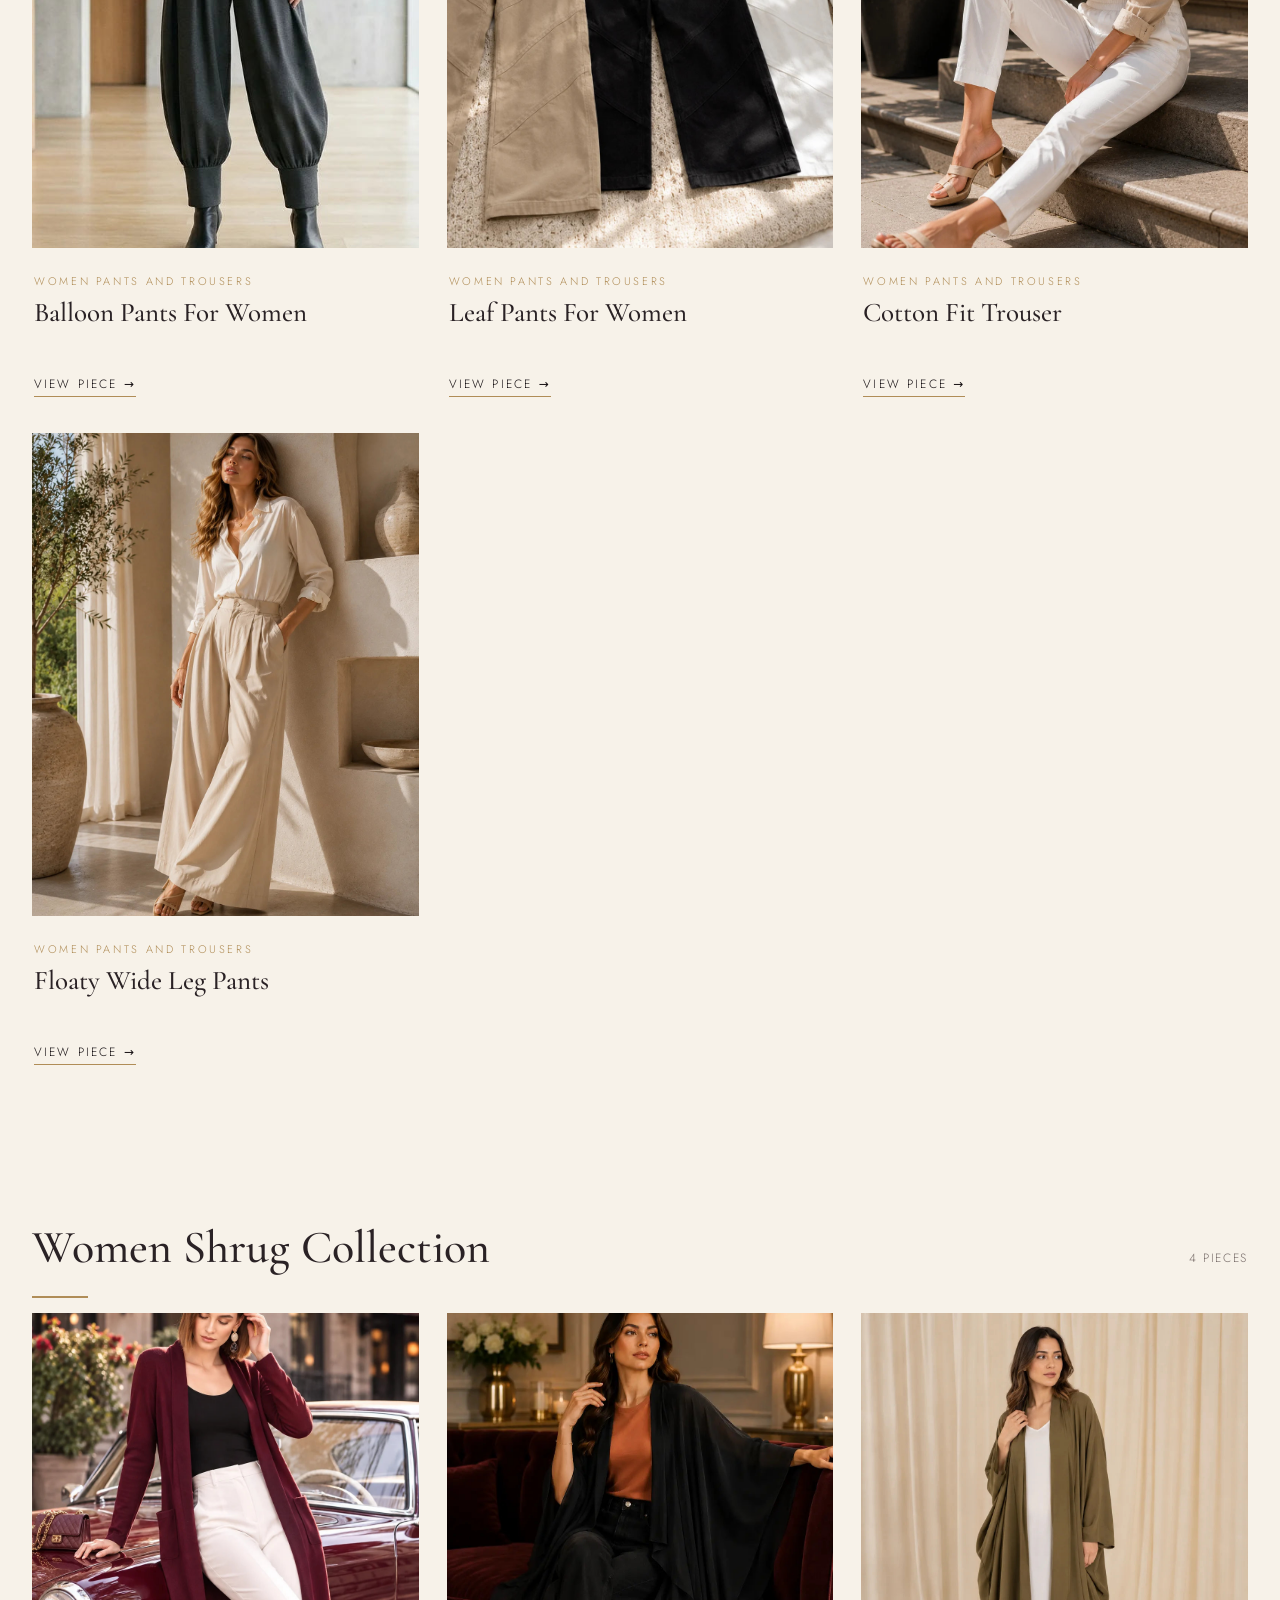
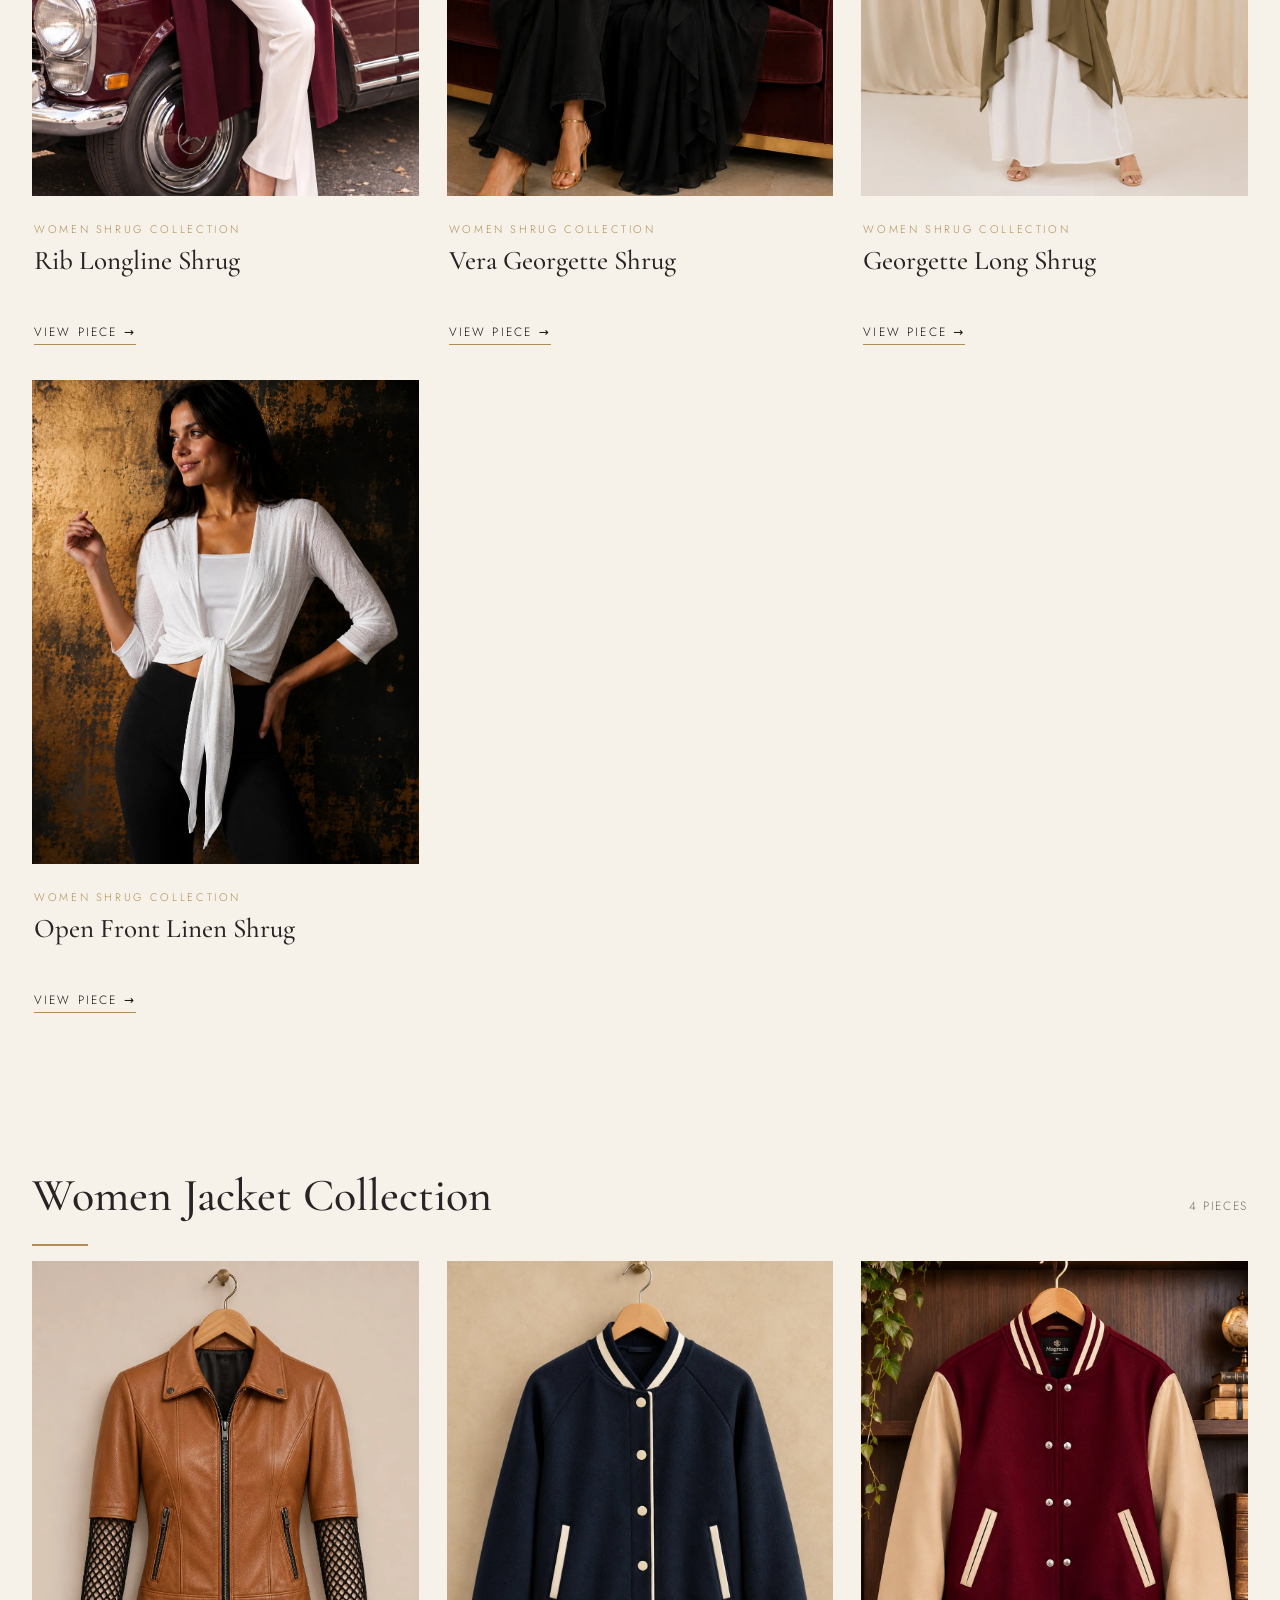
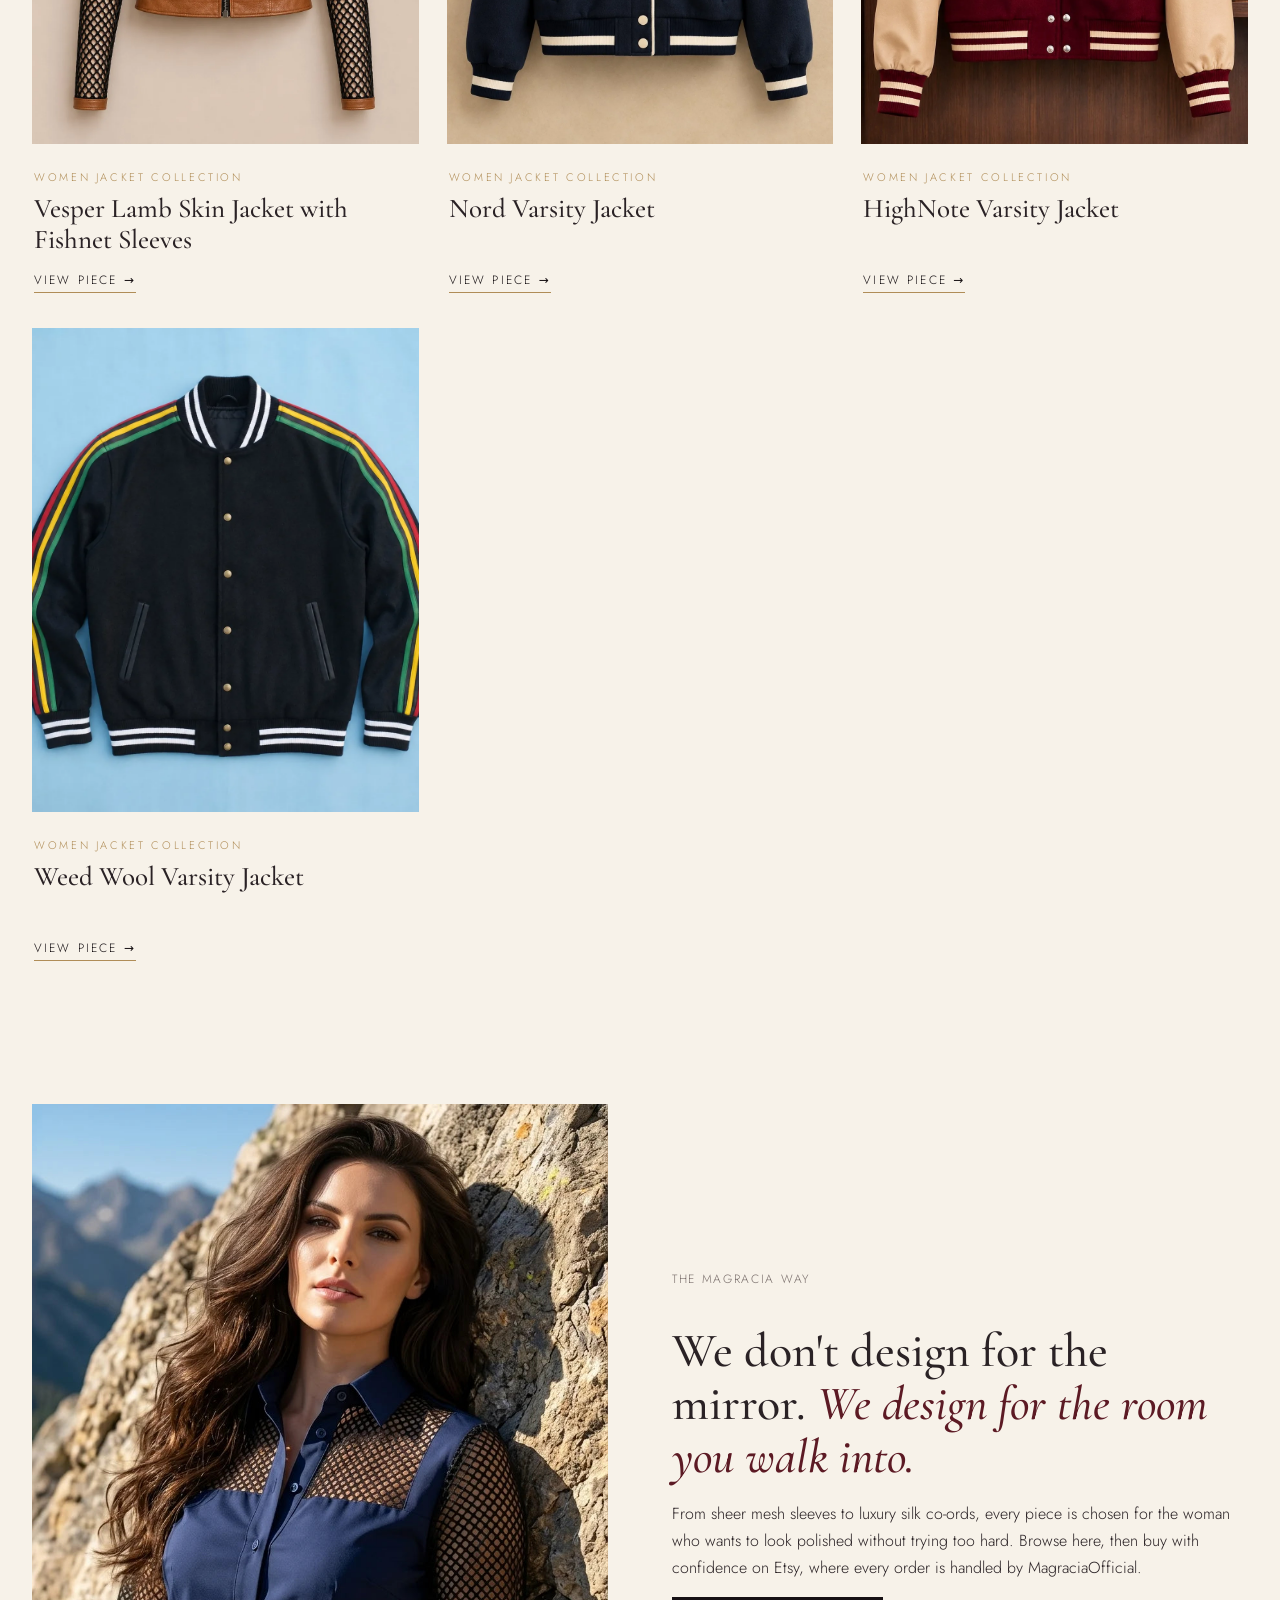
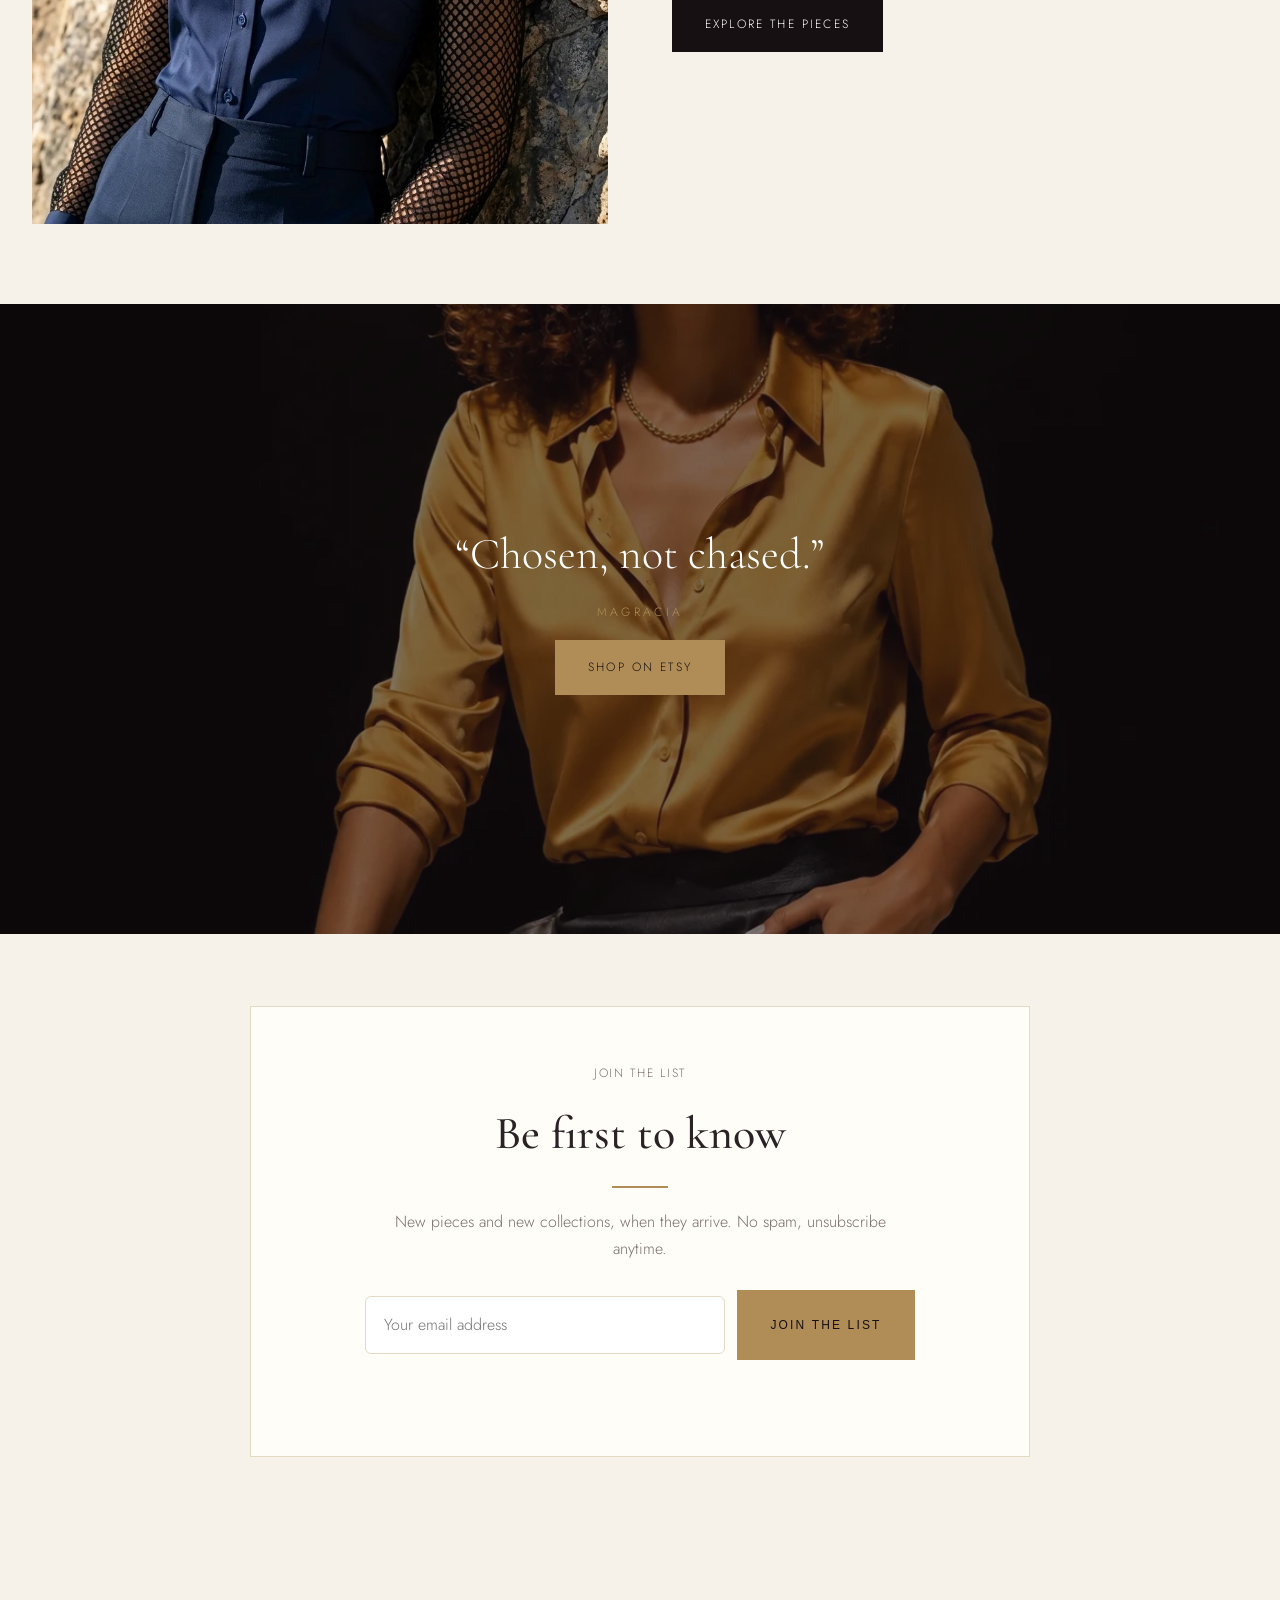
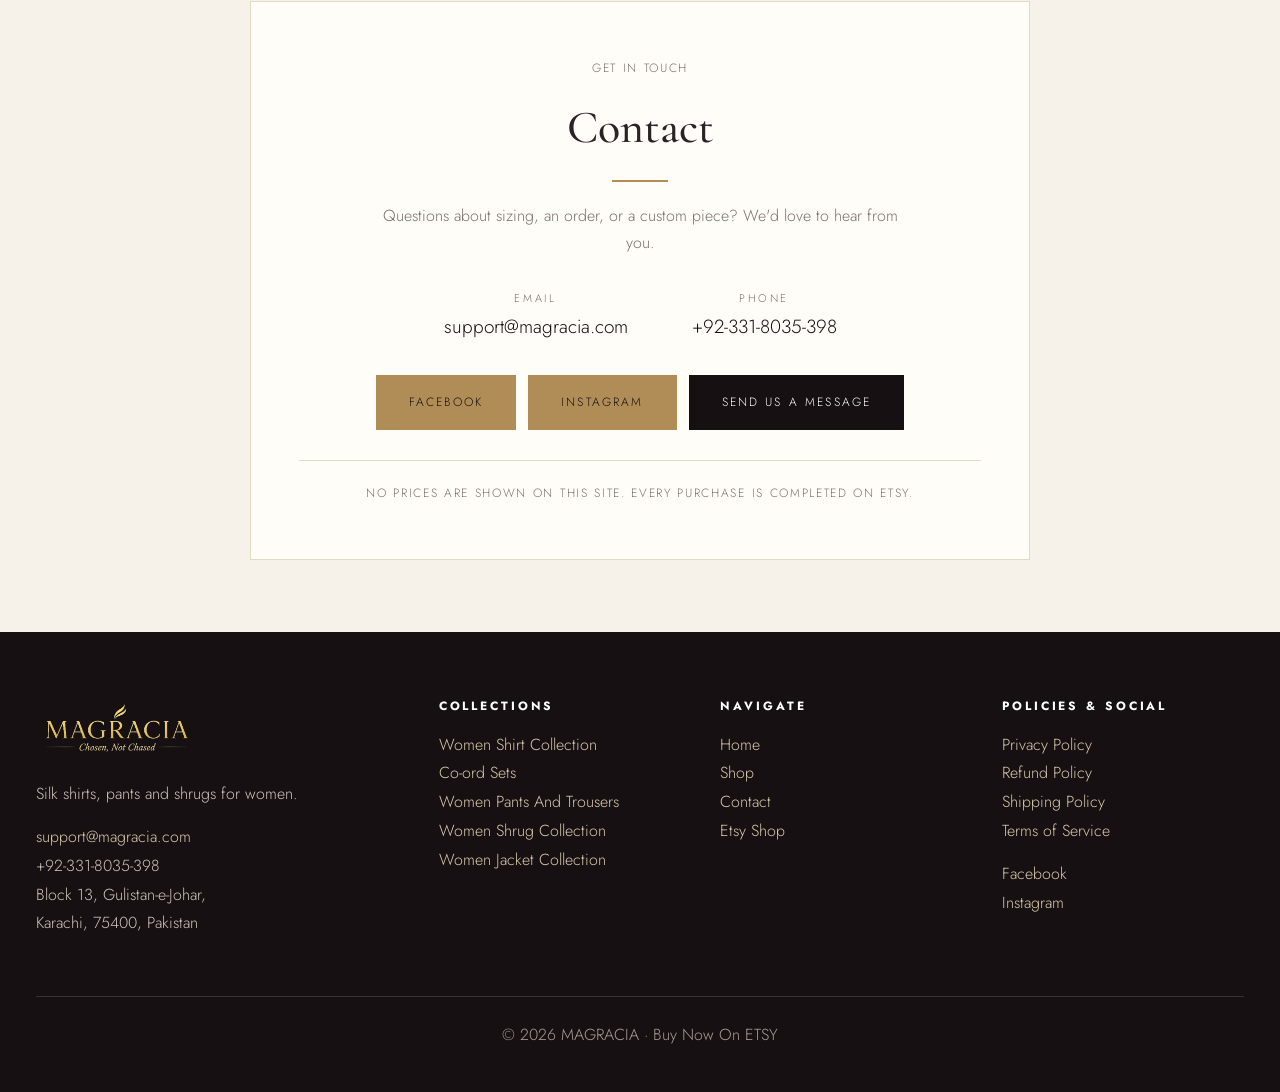
==== commit b57c182f: "Lighter images: point products.json + homepage feature image at resized WebP photos (81 paths)" ====
--- a/index.html
+++ b/index.html
@@ -38,7 +38,7 @@
 <section class="story reveal"><div><img src="/images/Gemini_Generated_Image_hyt5iyhyt5iyhyt5.webp" alt="Nyx Half Net Shirt"></div>
 <div><p class="sec-sub">The Magracia way</p><h2>We don't design for the mirror. <em>We design for the room you walk into.</em></h2><p>From sheer mesh sleeves to luxury silk co-ords, every piece is chosen for the woman who wants to look polished without trying too hard. Browse here, then buy with confidence on Etsy, where every order is handled by MagraciaOfficial.</p><p><a class="btn" href="#collection">Explore the Pieces</a></p></div></section>
 </div>
-<section class="feature" style="background-image:url('/images/ChatGPTImageJul1_2026_01_18_34PM.png')"><div><blockquote>“Chosen, not chased.”</blockquote><p><cite>Magracia</cite></p><p><a class="btn btn-gold" href="https://www.etsy.com/shop/MagraciaOfficial">Shop on Etsy</a></p></div></section>
+<section class="feature" style="background-image:url('/images/ChatGPTImageJul1_2026_01_18_34PM.webp')"><div><blockquote>“Chosen, not chased.”</blockquote><p><cite>Magracia</cite></p><p><a class="btn btn-gold" href="https://www.etsy.com/shop/MagraciaOfficial">Shop on Etsy</a></p></div></section>
 <section class="news-band reveal"><div class="wrap"><div class="news-card"><p class="sec-sub">Join the list</p><h2>Be first to know</h2><p class="news-intro">New pieces and new collections, when they arrive. No spam, unsubscribe anytime.</p><form id="newsForm"><input type="email" id="newsEmail" placeholder="Your email address" required aria-label="Email address"><input type="text" name="website" id="newsHp" tabindex="-1" autocomplete="off" style="position:absolute;left:-9999px" aria-hidden="true"><button class="btn btn-gold" type="submit" id="newsBtn">Join the list</button></form><p class="news-msg" id="newsMsg" role="status"></p></div></div></section>
 <section class="contact-band reveal"><div class="wrap"><div class="contact-card"><p class="sec-sub">Get in touch</p><h2>Contact</h2><p class="contact-intro">Questions about sizing, an order, or a custom piece? We'd love to hear from you.</p><div class="contact-rows"><div><span>Email</span><a href="mailto:support@magracia.com">support@magracia.com</a></div><div><span>Phone</span><a href="tel:+923318035398">+92-331-8035-398</a></div></div><div class="contact-socials"><a class="btn btn-gold" href="https://www.facebook.com/profile.php?id=61591413465941">Facebook</a><a class="btn btn-gold" href="https://www.instagram.com/shopmagracia">Instagram</a><a class="btn" href="contact.html">Send us a message</a></div><p class="contact-note">No prices are shown on this site. Every purchase is completed on Etsy.</p></div></div></section>
 </main>
@@ -87,11 +87,15 @@
       card.style.display=show?'':'none';
       if(show)shown.add(card.dataset.handle);
     });
+    const filtering=q||activeColour||activeFabric;
     document.querySelectorAll('#collection section').forEach(sec=>{
-      sec.style.display=[...sec.querySelectorAll('.card')].some(c=>c.style.display!=='none')?'':'none';
+      const cards=[...sec.querySelectorAll('.card')];
+      const vis=cards.filter(c=>c.style.display!=='none').length;
+      sec.style.display=vis?'':'none';
+      const sub=sec.querySelector('.sec-sub');
+      if(sub)sub.textContent=filtering?(vis+' of '+cards.length+' pieces'):(cards.length+' pieces');
     });
     if(ag){const asec=ag.closest('section'); if(asec)asec.style.display=[...ag.querySelectorAll('.card')].some(c=>c.style.display!=='none')?'':'none';}
-    const filtering=q||activeColour||activeFabric;
     document.getElementById('shopCount').textContent=filtering?('Showing '+shown.size+' of '+products.length+' pieces'):(products.length+' pieces');
     document.getElementById('clearFilters').hidden=!filtering;
     let nm=document.getElementById('noMatch');
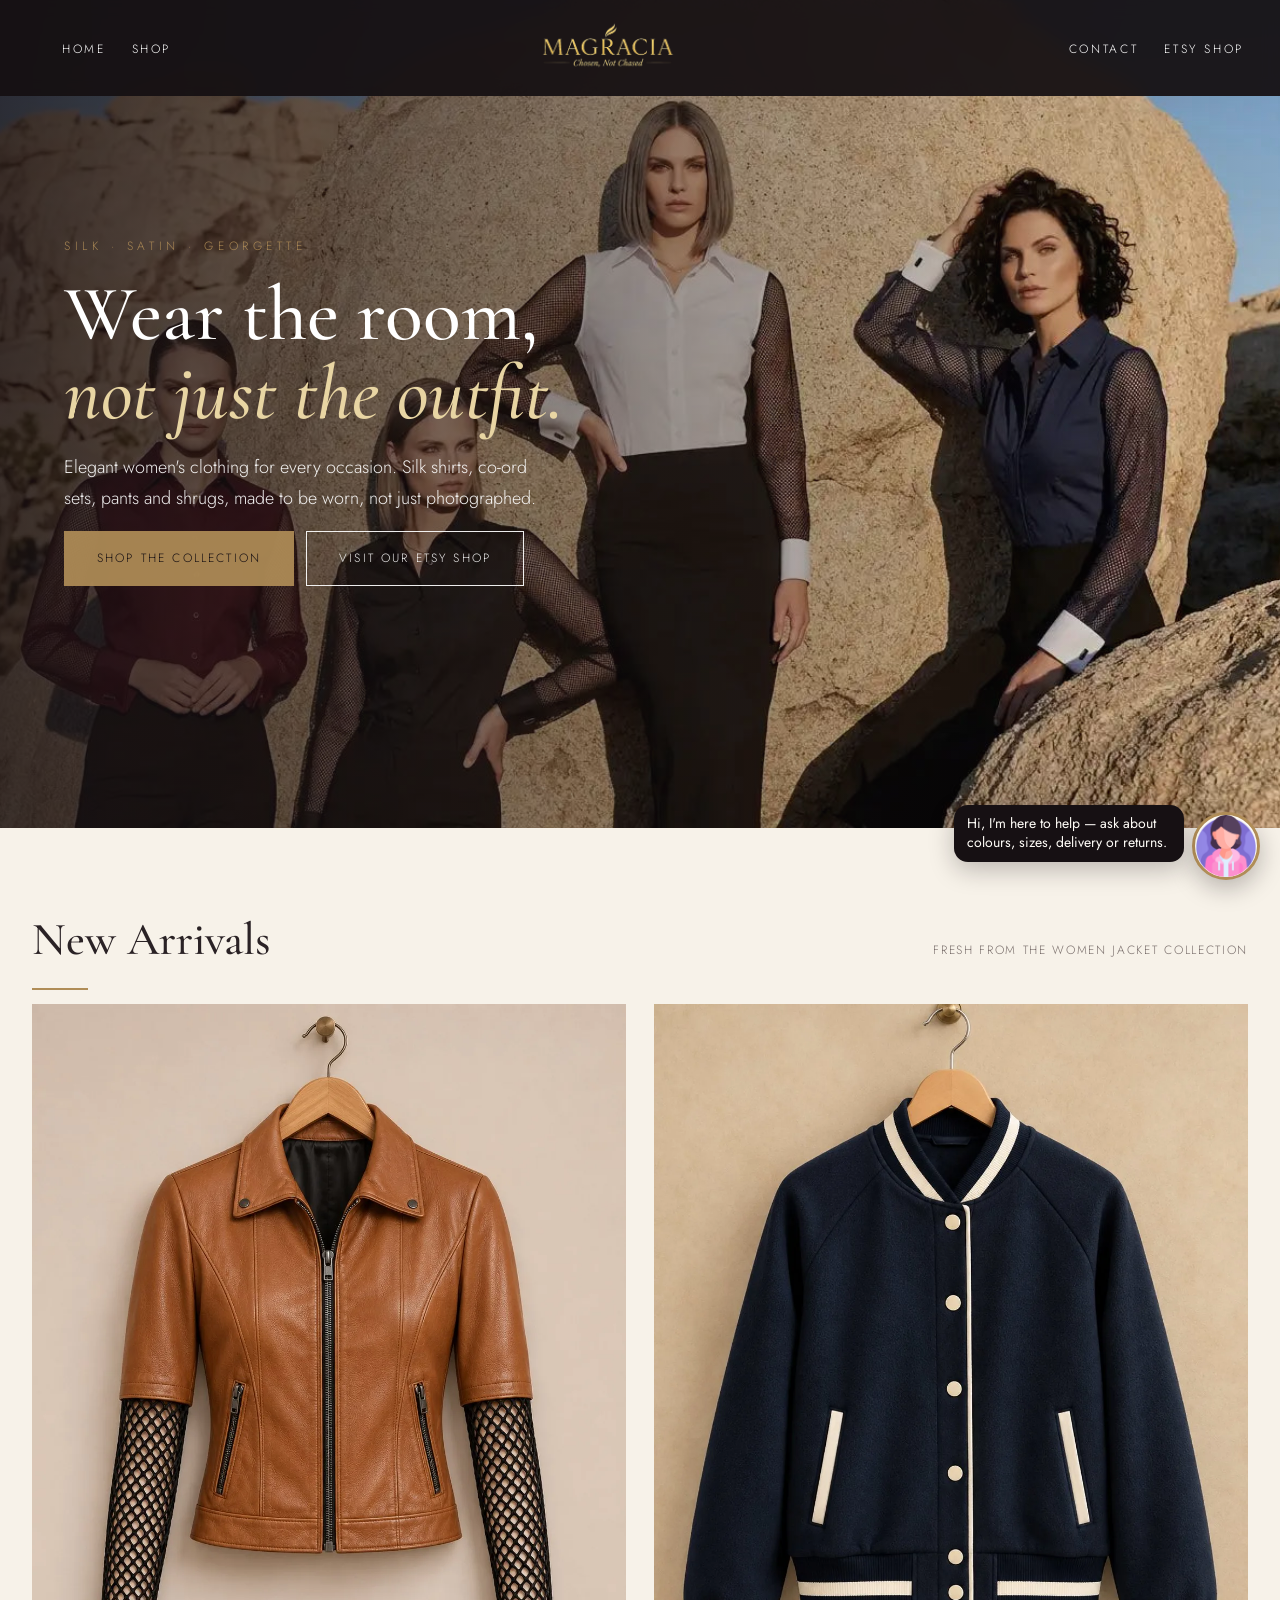
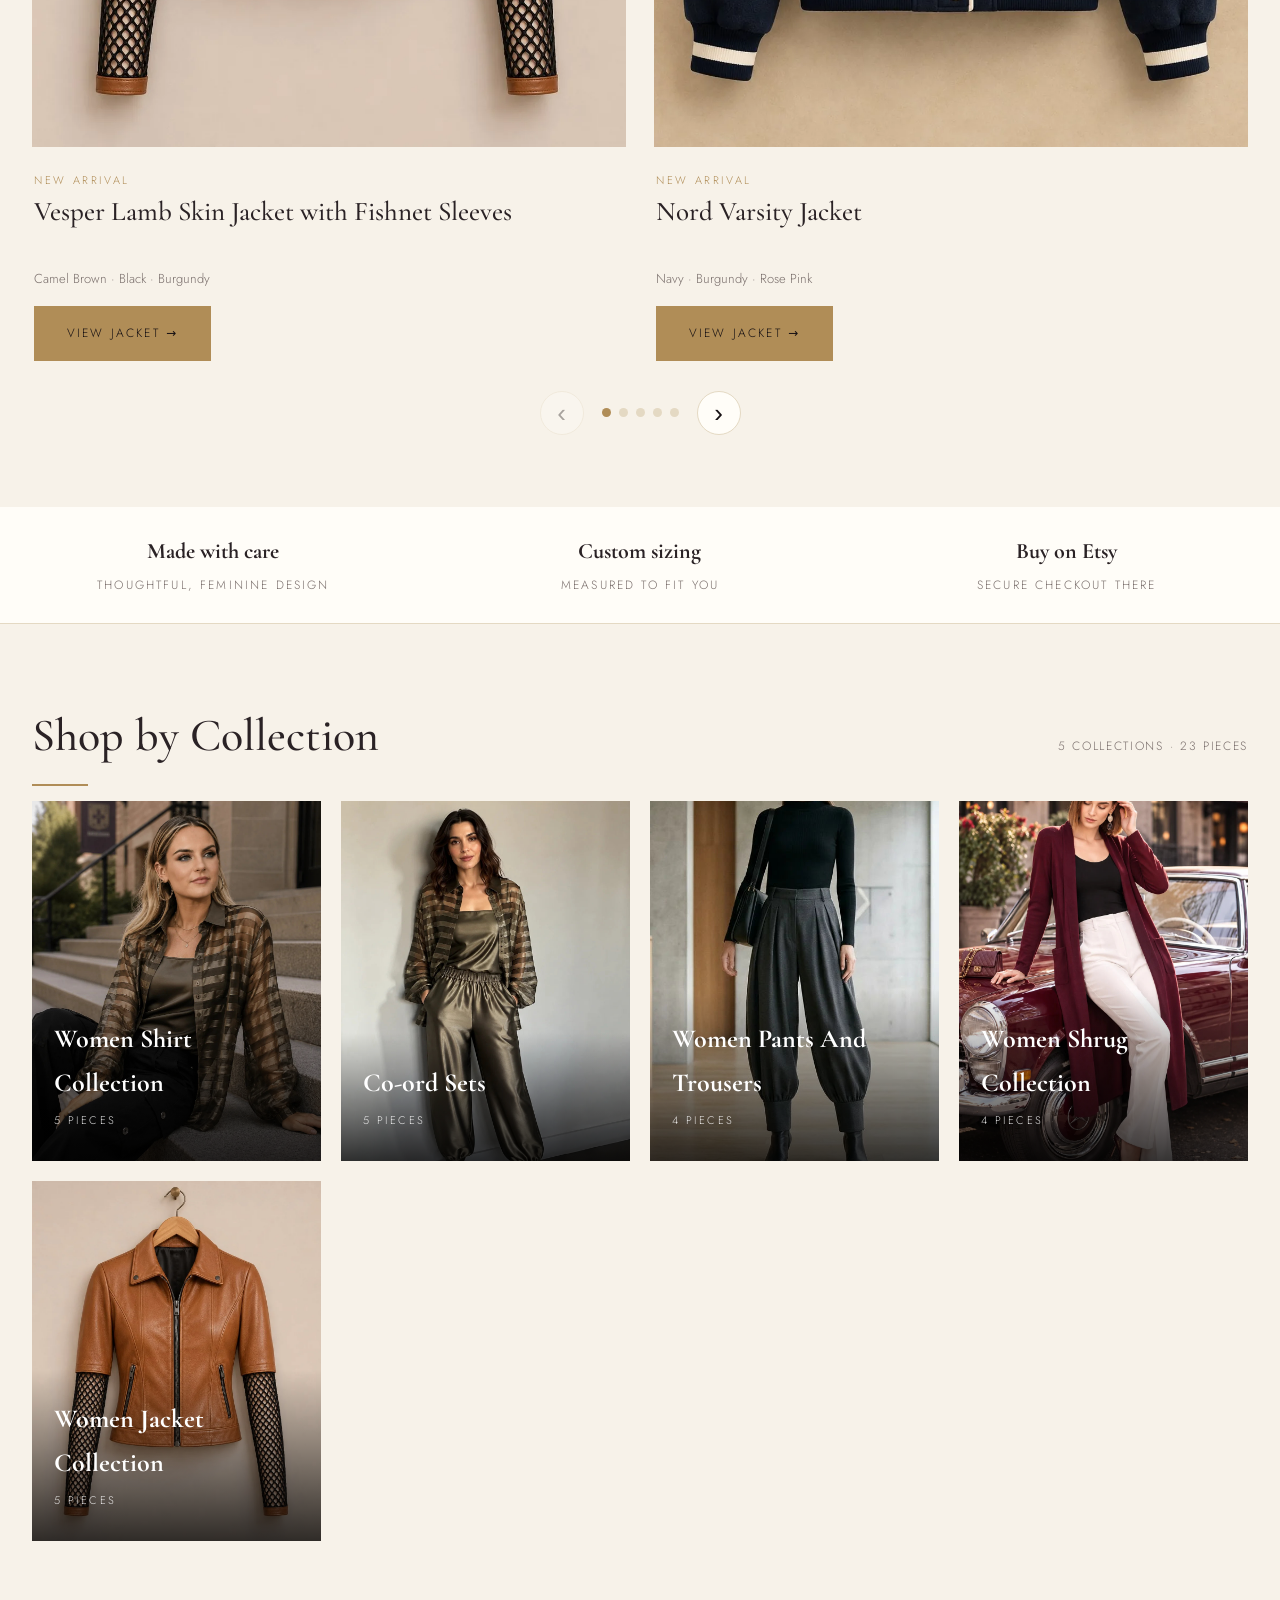
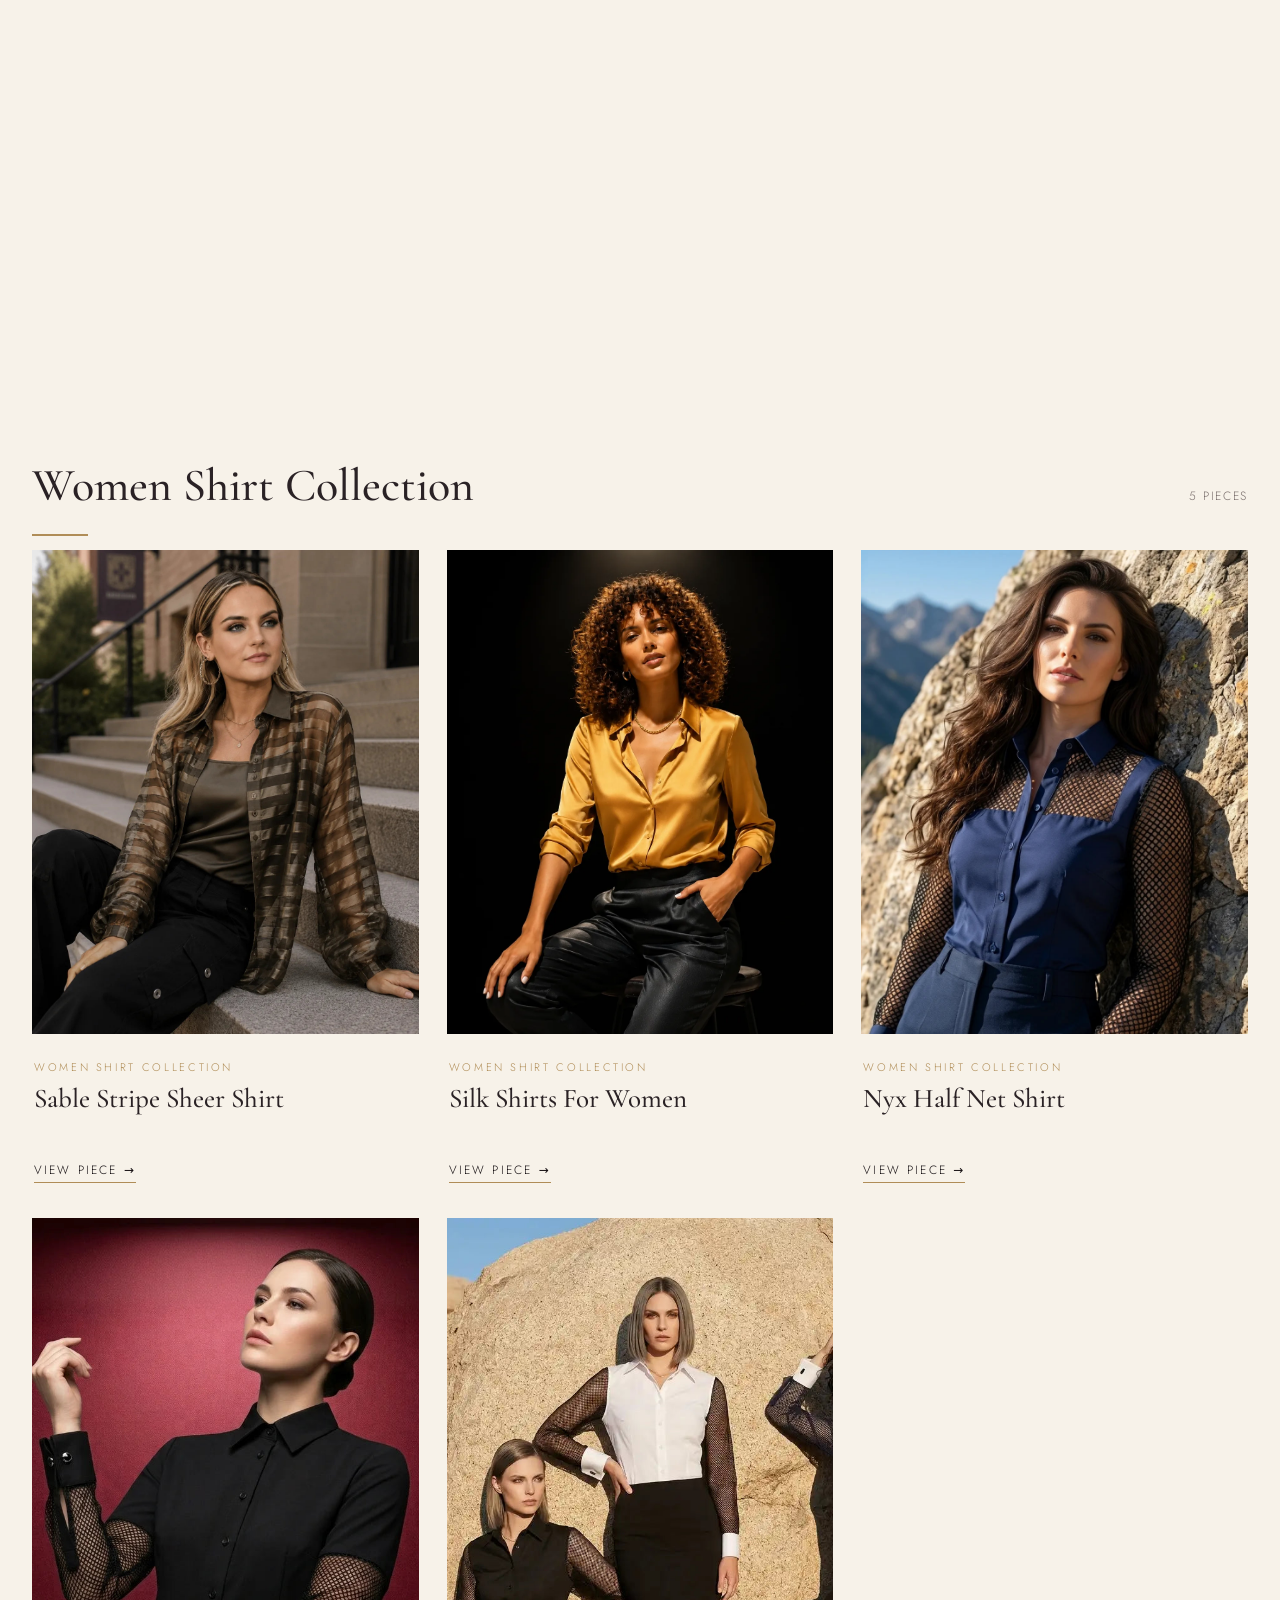
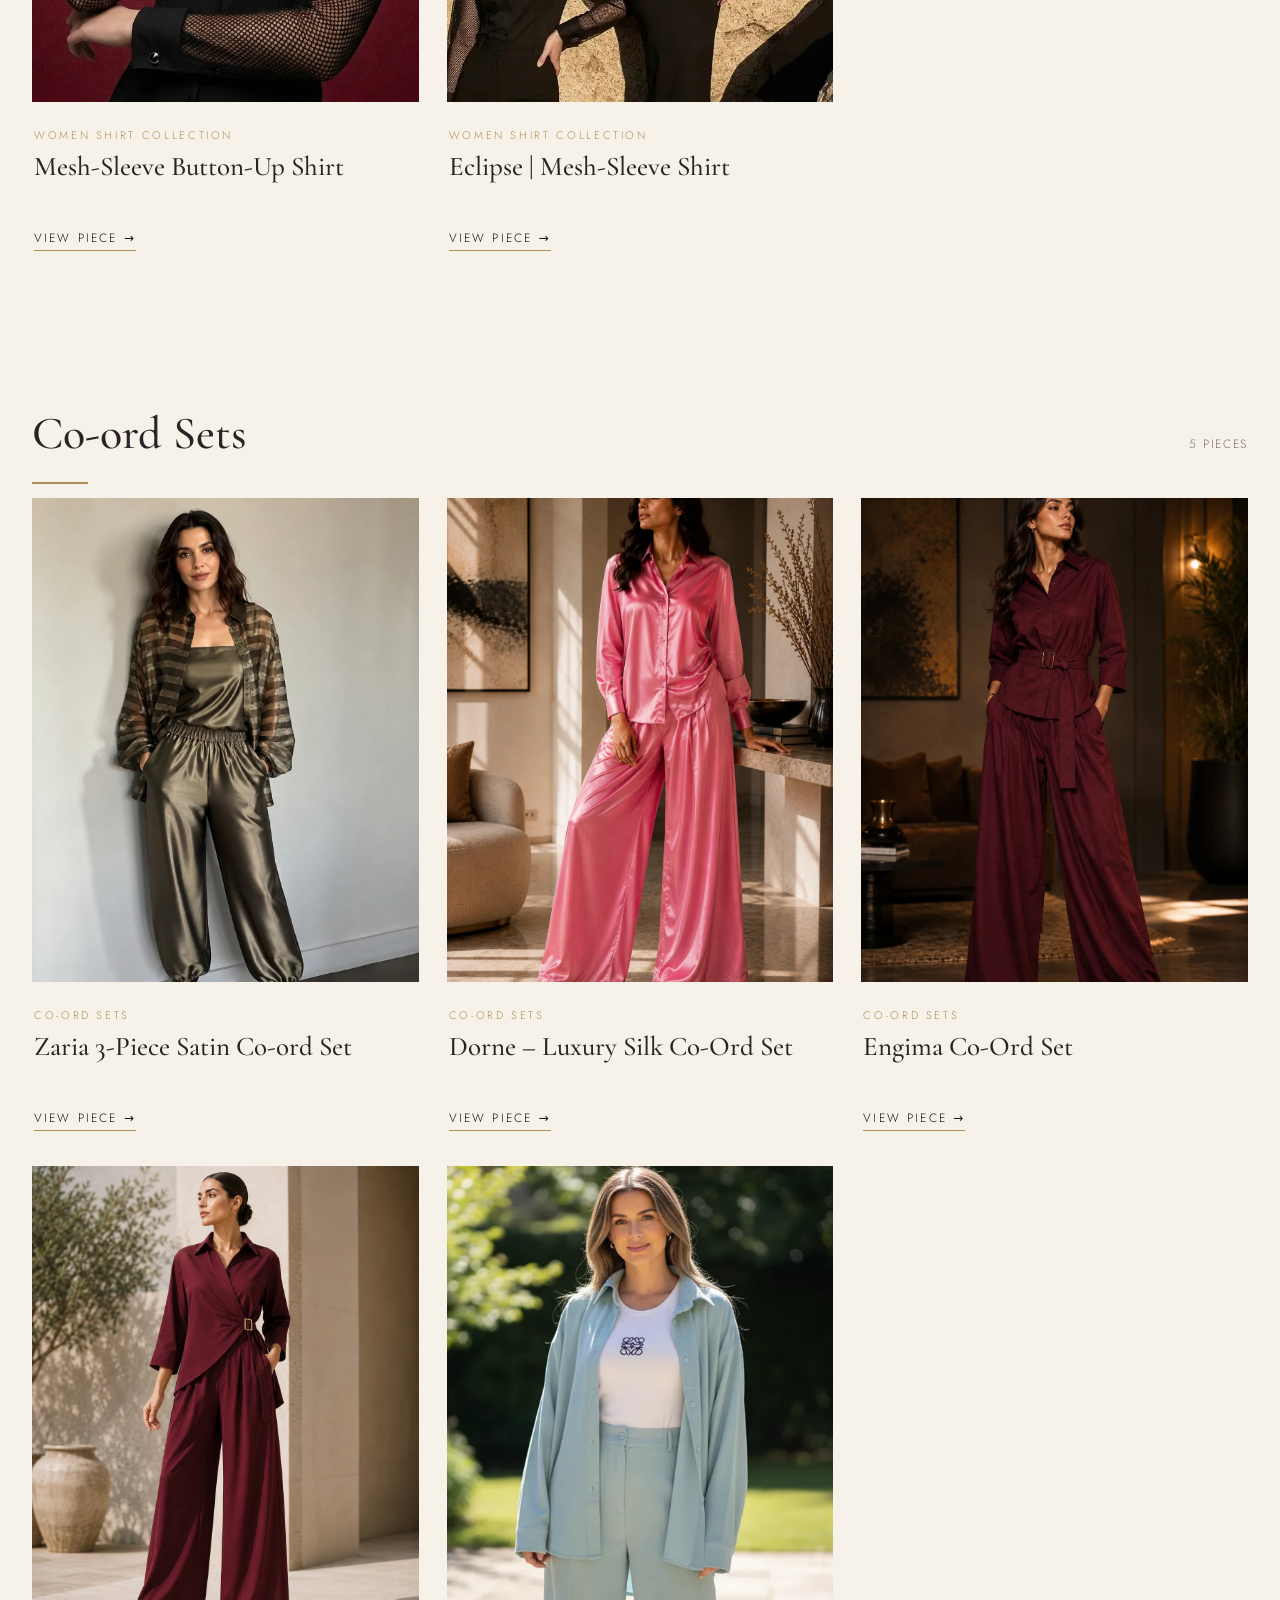
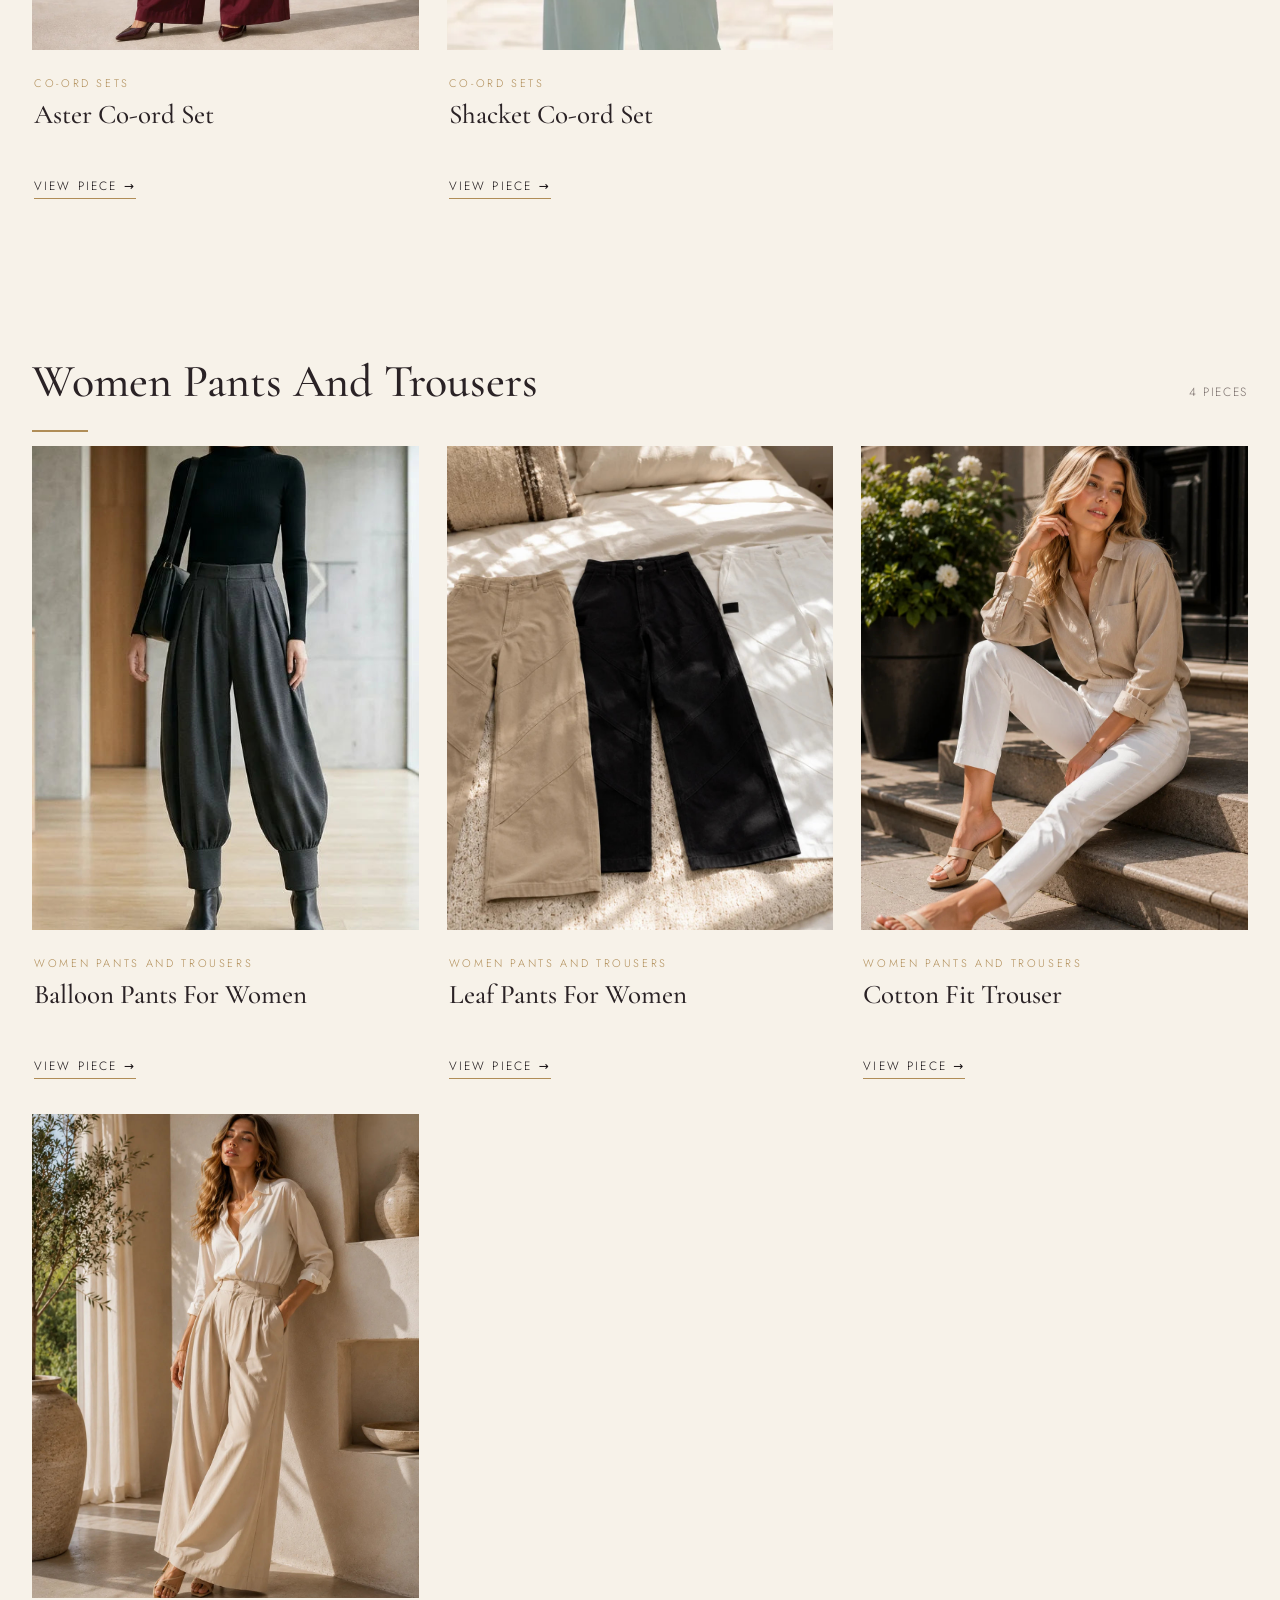
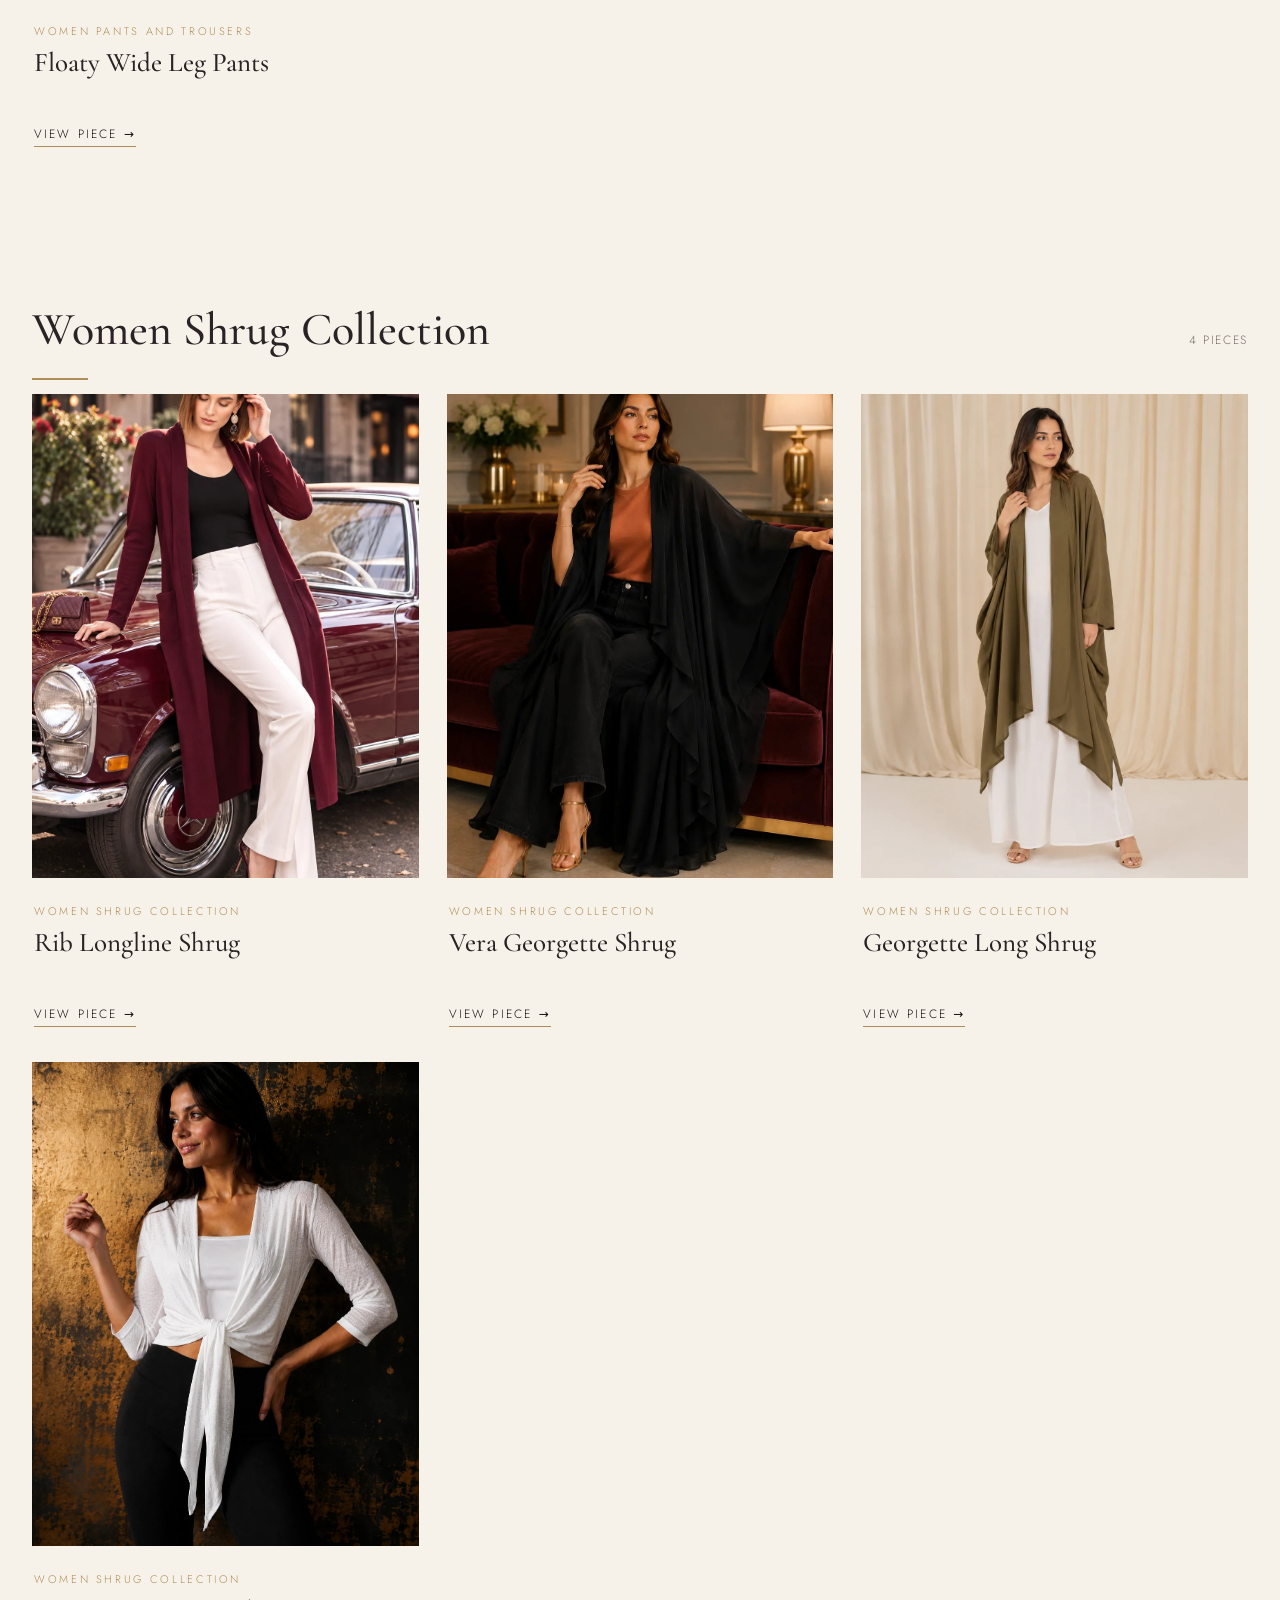
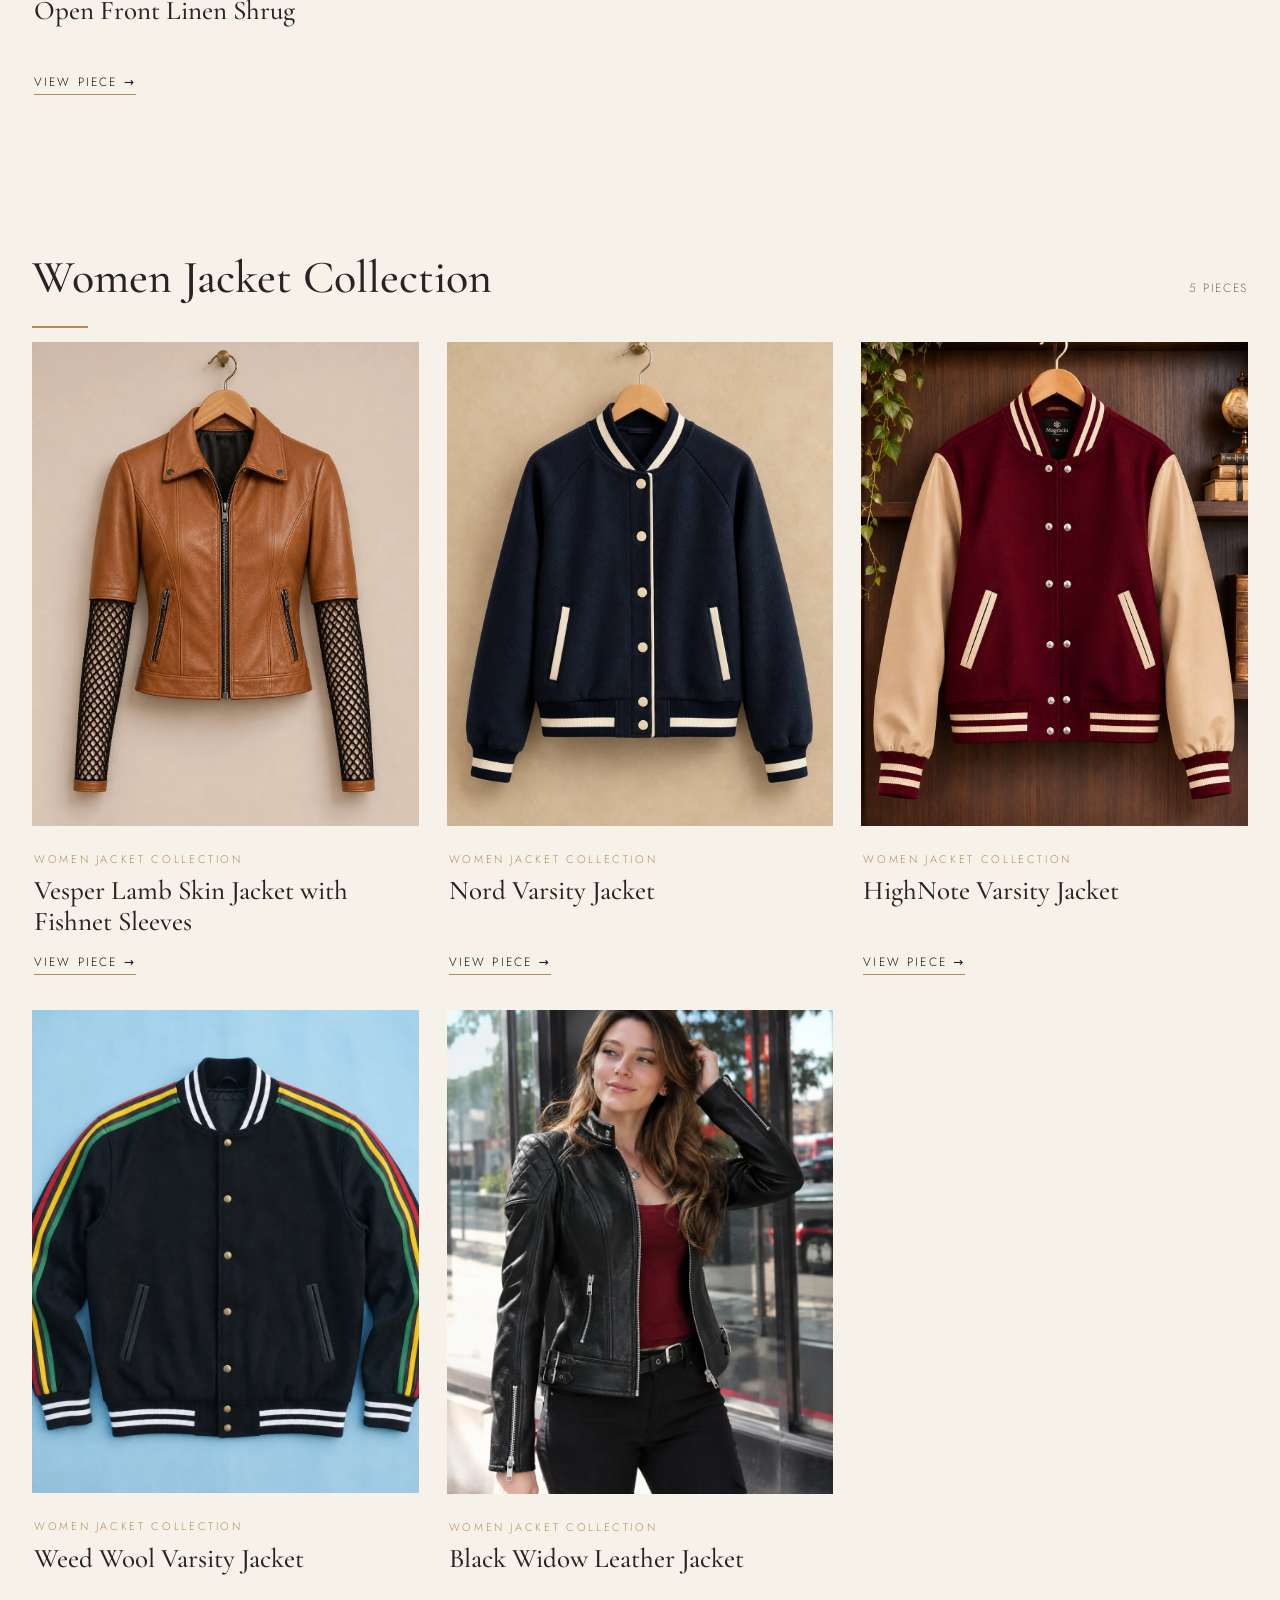
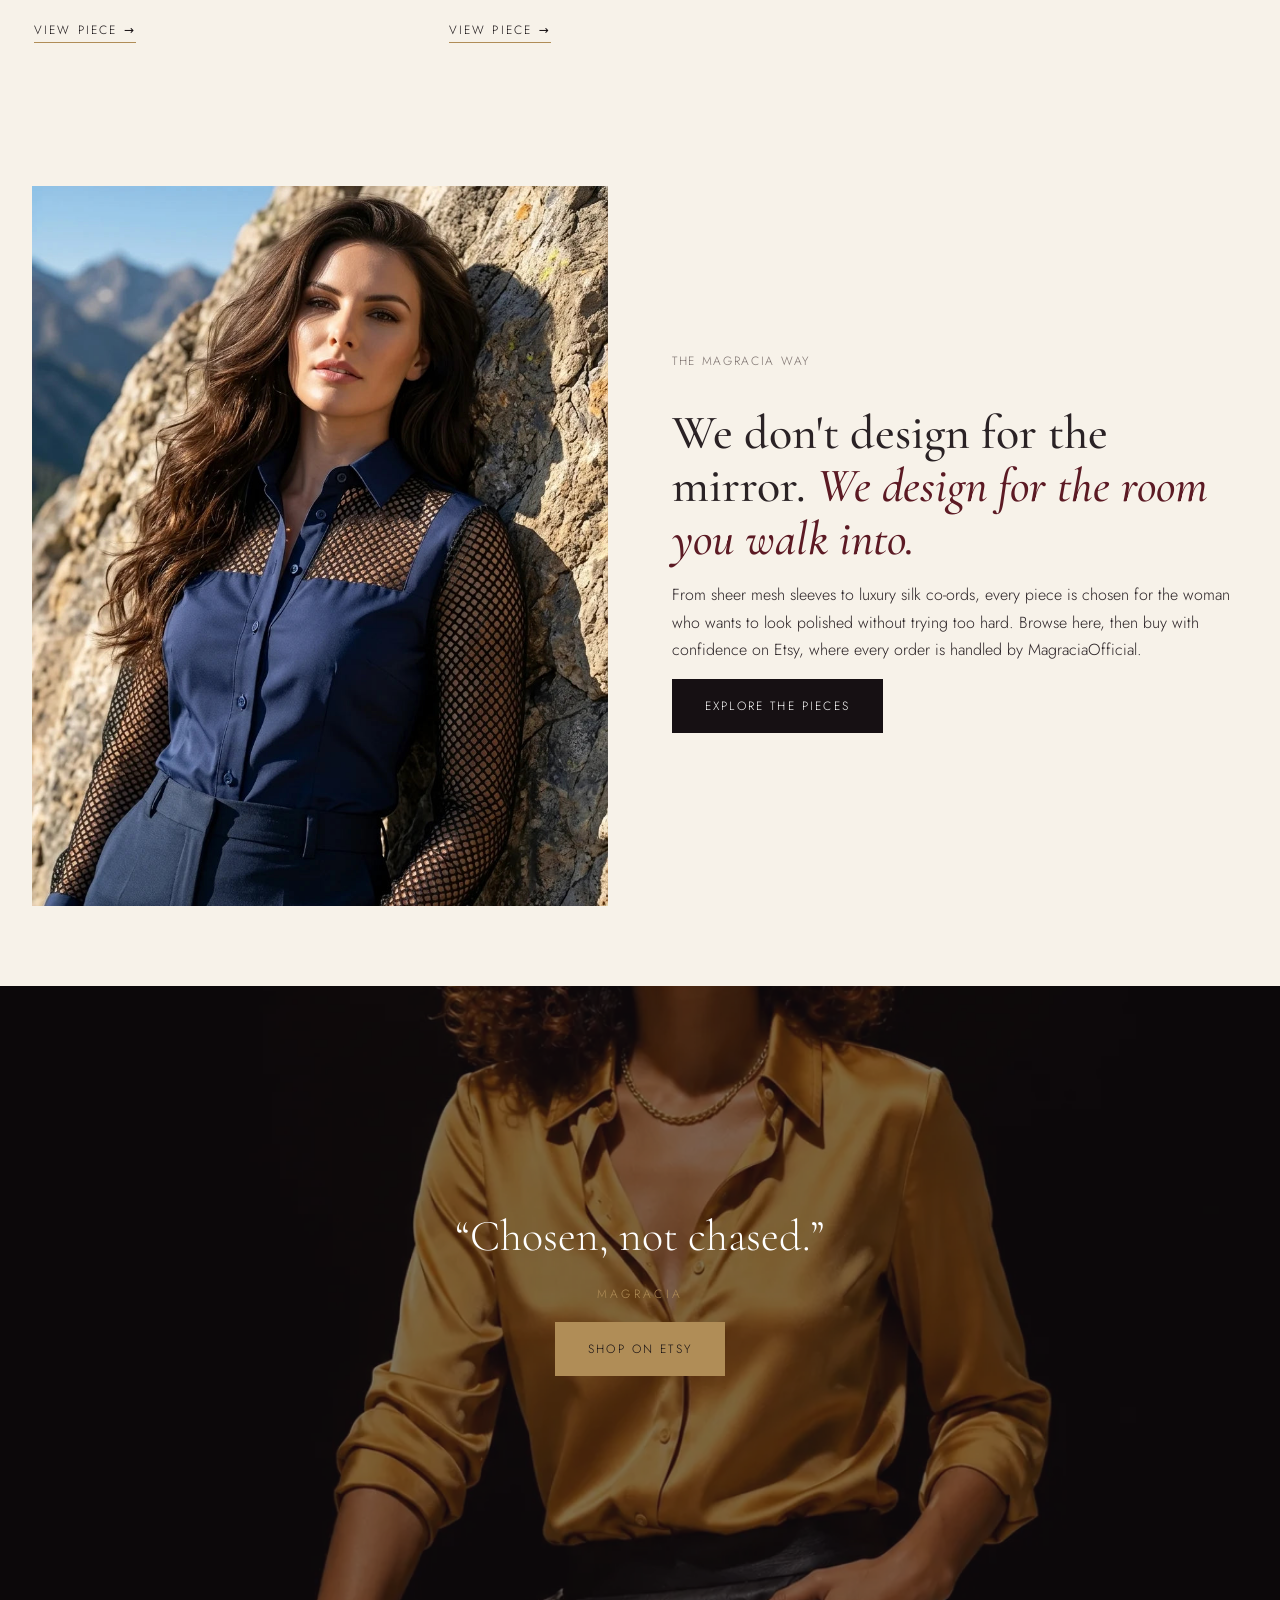
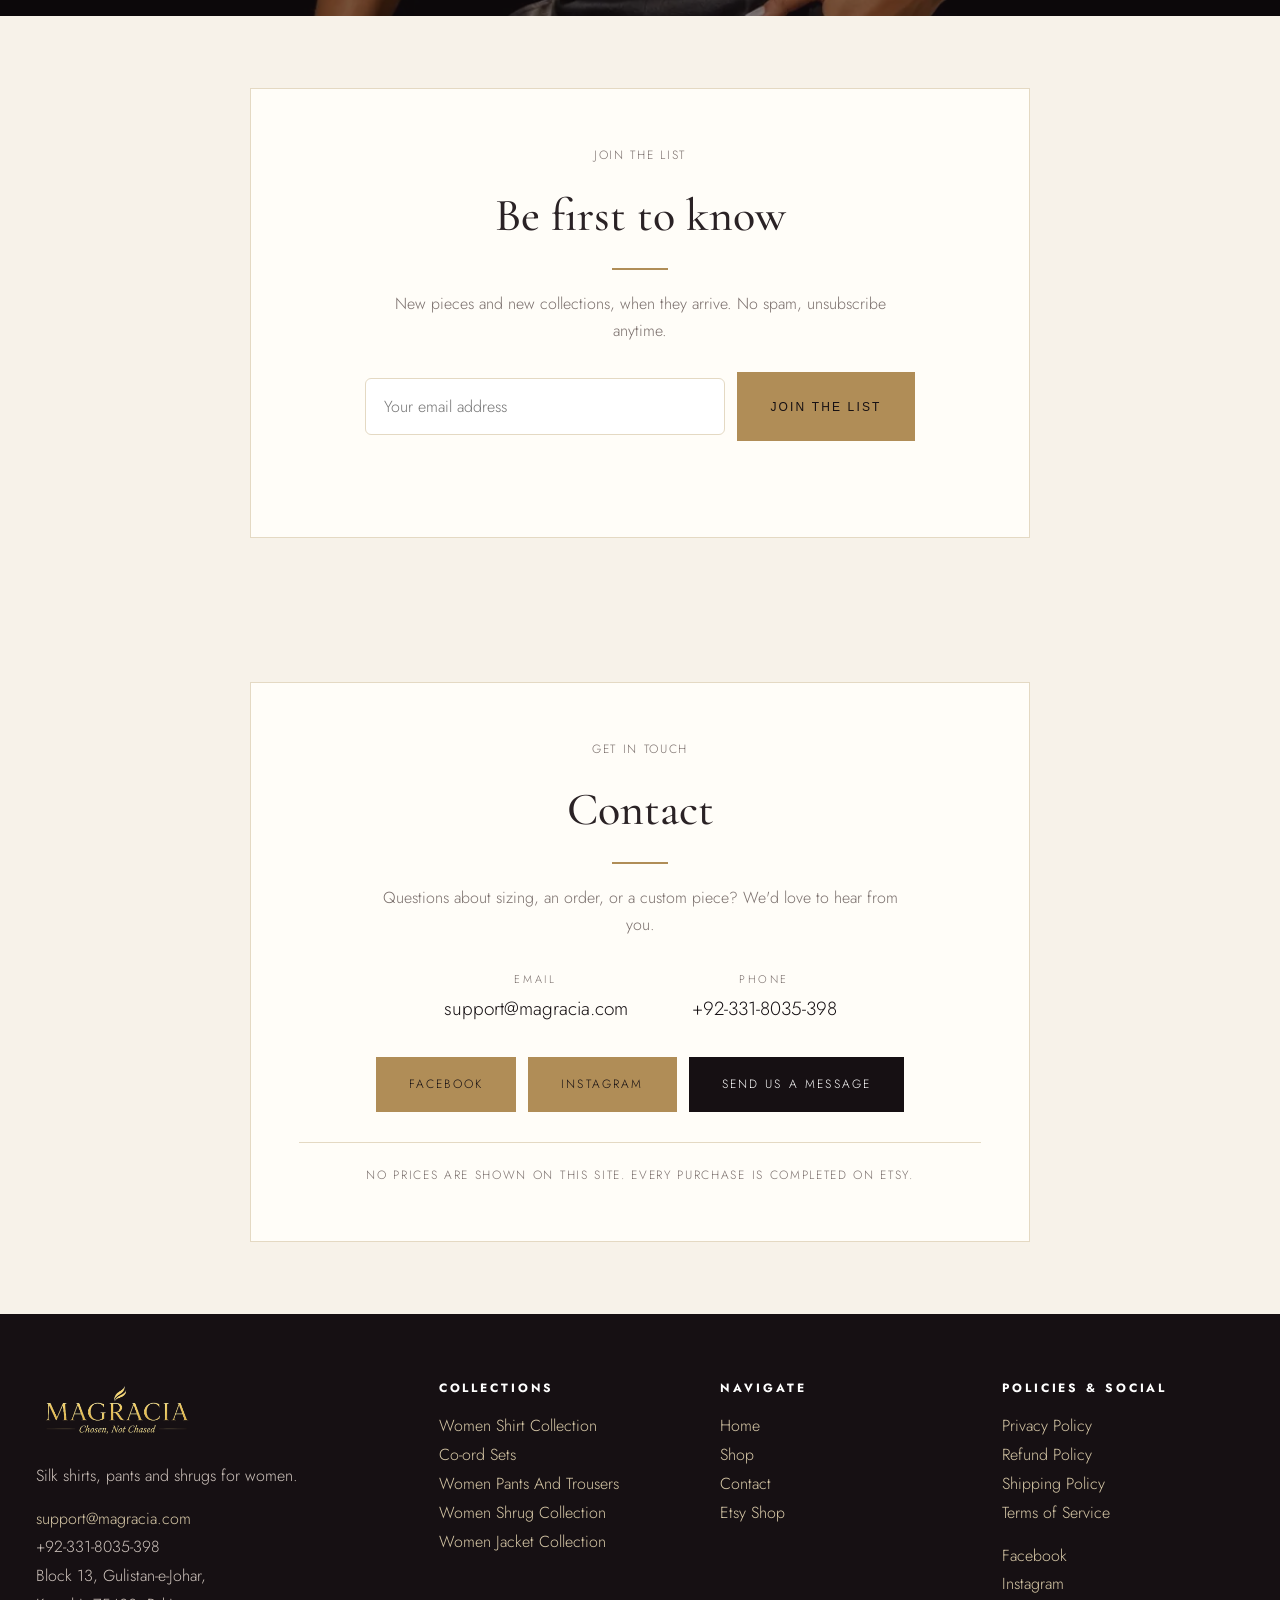
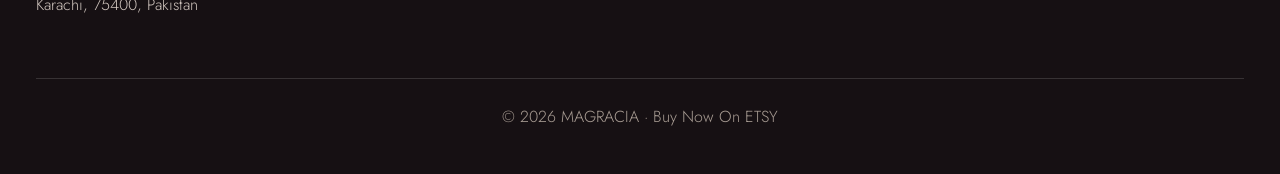
==== commit c17711aa: "New Arrivals: carousel/slider with arrows and dots instead of grid" ====
--- a/index.html
+++ b/index.html
@@ -18,13 +18,13 @@
 <meta property="og:url" content="https://magracia.com/">
 <meta property="og:site_name" content="Magracia">
 <meta name="twitter:card" content="summary_large_image">
-<script type="application/ld+json">{"@context":"https://schema.org","@type":"Organization","name":"Magracia","url":"https://magracia.com/","slogan":"Chosen, not chased.","email":"support@magracia.com","telephone":"+92-331-8035-398","address":{"@type":"PostalAddress","streetAddress":"Block 13, Gulistan-e-Johar","addressLocality":"Karachi","postalCode":"75400","addressCountry":"PK"},"sameAs":["https://www.etsy.com/shop/MagraciaOfficial","https://www.facebook.com/profile.php?id=61591413465941","https://www.instagram.com/shopmagracia"]}</script><link rel="stylesheet" href="styles.css?v=20"></head>
+<script type="application/ld+json">{"@context":"https://schema.org","@type":"Organization","name":"Magracia","url":"https://magracia.com/","slogan":"Chosen, not chased.","email":"support@magracia.com","telephone":"+92-331-8035-398","address":{"@type":"PostalAddress","streetAddress":"Block 13, Gulistan-e-Johar","addressLocality":"Karachi","postalCode":"75400","addressCountry":"PK"},"sameAs":["https://www.etsy.com/shop/MagraciaOfficial","https://www.facebook.com/profile.php?id=61591413465941","https://www.instagram.com/shopmagracia"]}</script><link rel="stylesheet" href="styles.css?v=21"></head>
 <body>
 <header><button class="menu-btn" aria-label="Open menu" aria-expanded="false" onclick="toggleMenu(this)">☰</button><nav><a href="/">HOME</a><a href="#collection">SHOP</a></nav><h1 class="logo"><a href="/"><img src="/images/1793279692618-magracia-logo.png" alt="Magracia"></a></h1><nav><a href="contact.html">CONTACT</a><a href="https://www.etsy.com/shop/MagraciaOfficial">ETSY SHOP</a></nav><nav class="mobile-menu" id="mobileMenu"><a href="/">HOME</a><a href="/#collection">SHOP</a><a href="contact.html">CONTACT</a><a href="https://www.etsy.com/shop/MagraciaOfficial">ETSY SHOP</a></nav></header>
 <main>
 <section class="hero" style="background-image:url('/images/Models_posing_near_large_rock_202607021745_Magracia_Eclipse_Mesh-Sleeve_Shirt_ed475d78e17229f7_Magracia_5c5101f6e400949b.webp')">
 <div class="hero-text"><p class="eyebrow">Silk · Satin · Georgette</p><h2>Wear the room,<br><em>not just the outfit.</em></h2><p>Elegant women's clothing for every occasion. Silk shirts, co-ord sets, pants and shrugs, made to be worn, not just photographed.</p><p><a class="btn btn-gold" href="#shop-by-collection">Shop the Collection</a><a class="btn btn-outline" href="https://www.etsy.com/shop/MagraciaOfficial">Visit Our Etsy Shop</a></p></div></section>
-<div class="wrap"><section class="new-arrivals reveal"><div class="sec-head"><h2>New Arrivals</h2><span class="sec-sub">Fresh from the Women Jacket Collection</span></div><div class="arrivals-grid" id="arrivalsGrid"></div></section></div>
+<div class="wrap"><section class="new-arrivals reveal"><div class="sec-head"><h2>New Arrivals</h2><span class="sec-sub">Fresh from the Women Jacket Collection</span></div><div class="arrivals-grid" id="arrivalsGrid"></div><div class="arr-controls"><button class="arrnav" id="arrPrev" type="button" aria-label="Previous arrivals">‹</button><div class="arrdots" id="arrDots"></div><button class="arrnav" id="arrNext" type="button" aria-label="Next arrivals">›</button></div></section></div>
 <div class="values"><div><b>Made with care</b><span>Thoughtful, feminine design</span></div><div><b>Custom sizing</b><span>Measured to fit you</span></div><div><b>Buy on Etsy</b><span>Secure checkout there</span></div></div>
 <div class="wrap">
 <section class="reveal" id="shop-by-collection"><div class="sec-head"><h2>Shop by Collection</h2><span class="sec-sub" id="colCount">Collections · pieces</span></div><div class="tiles" id="tiles"></div></section>
@@ -60,6 +60,27 @@
   const jackets=products.filter(p=>p.collection==='Women Jacket Collection');
   const ag=document.getElementById('arrivalsGrid');
   if(ag){ag.innerHTML=jackets.map(p=>'<article class="card" '+cardAttrs(p)+'><a href="product.html?handle='+encodeURIComponent(p.handle)+'"><div class="imgwrap"><img src="'+(p.images[0]||'')+'" alt="'+p.title.replace(/"/g,'')+'" loading="lazy"></div></a><div class="card-body"><span class="label">New Arrival</span><h3>'+p.title+'</h3><p class="arrival-colours">'+(p.colours||[]).join(' · ')+'</p><a class="btn btn-gold" href="product.html?handle='+encodeURIComponent(p.handle)+'">View Jacket →</a></div></article>').join('');}
+  // New Arrivals carousel: arrows + dots over the scroll-snap track
+  const arrPrev=document.getElementById('arrPrev'), arrNext=document.getElementById('arrNext'), arrDots=document.getElementById('arrDots');
+  function arrivalCards(){return ag?[...ag.querySelectorAll('.card')].filter(c=>c.style.display!=='none'):[];}
+  function updateArrivalNav(){
+    const cards=arrivalCards(); if(!cards.length||!ag)return;
+    const atStart=ag.scrollLeft<=4, atEnd=ag.scrollLeft+ag.clientWidth>=ag.scrollWidth-4;
+    if(arrPrev)arrPrev.disabled=atStart; if(arrNext)arrNext.disabled=atEnd;
+    const g=ag.getBoundingClientRect(), mid=g.left+g.width/2; let idx=0,best=1e9;
+    cards.forEach((c,i)=>{const r=c.getBoundingClientRect(); const d=Math.abs((r.left+r.width/2)-mid); if(d<best){best=d;idx=i;}});
+    if(arrDots)arrDots.querySelectorAll('button').forEach((b,i)=>b.classList.toggle('active',i===idx));
+  }
+  function buildArrivalDots(){
+    if(!arrDots)return; const n=arrivalCards().length;
+    arrDots.innerHTML=Array.from({length:n},(_,i)=>'<button type="button" aria-label="Go to arrival '+(i+1)+'" data-i="'+i+'"></button>').join('');
+    arrDots.querySelectorAll('button').forEach(b=>b.onclick=()=>{const c=arrivalCards()[+b.dataset.i]; if(c)c.scrollIntoView({behavior:'smooth',inline:'start',block:'nearest'});});
+    updateArrivalNav();
+  }
+  function arrivalStep(dir){const cards=arrivalCards(); if(!cards.length)return; ag.scrollBy({left:dir*(cards[0].offsetWidth+28),behavior:'smooth'});}
+  if(arrPrev)arrPrev.onclick=()=>arrivalStep(-1);
+  if(arrNext)arrNext.onclick=()=>arrivalStep(1);
+  if(ag){ag.addEventListener('scroll',()=>requestAnimationFrame(updateArrivalNav),{passive:true}); buildArrivalDots();}
   // Search + colour/fabric filters (chips are single-select; click again to clear)
   let activeColour='', activeFabric='';
   const norm=s=>(s||'').toLowerCase();
@@ -96,6 +117,7 @@
       if(sub)sub.textContent=filtering?(vis+' of '+cards.length+' pieces'):(cards.length+' pieces');
     });
     if(ag){const asec=ag.closest('section'); if(asec)asec.style.display=[...ag.querySelectorAll('.card')].some(c=>c.style.display!=='none')?'':'none';}
+    buildArrivalDots();
     document.getElementById('shopCount').textContent=filtering?('Showing '+shown.size+' of '+products.length+' pieces'):(products.length+' pieces');
     document.getElementById('clearFilters').hidden=!filtering;
     let nm=document.getElementById('noMatch');
--- a/styles.css
+++ b/styles.css
@@ -24,7 +24,17 @@
 .tiles{display:grid;grid-template-columns:repeat(4,1fr);gap:20px}.tile{position:relative;height:360px;overflow:hidden;border-radius:0}.tile img{width:100%;height:100%;object-fit:cover;transition:transform .8s}.tile:hover img{transform:scale(1.06)}
 .tile span{position:absolute;inset:auto 0 0 0;padding:28px 22px;color:#fff;background:linear-gradient(transparent,rgba(0,0,0,.78))}.tile b{font-family:'Cormorant Garamond',serif;font-size:26px;display:block}.tile i{font-style:normal;font-size:11px;letter-spacing:.22em;text-transform:uppercase;opacity:.85}
 .grid{display:grid;grid-template-columns:repeat(3,1fr);gap:36px 28px;align-items:start}
-.arrivals-grid{display:grid;grid-template-columns:1fr 1fr;gap:36px 28px;align-items:start}
+.arrivals-grid{display:flex;gap:28px;overflow-x:auto;scroll-snap-type:x mandatory;scrollbar-width:none;padding-bottom:4px}
+.arrivals-grid::-webkit-scrollbar{display:none}
+.arrivals-grid .card{flex:0 0 calc(50% - 14px);scroll-snap-align:start}
+.arr-controls{display:flex;align-items:center;justify-content:center;gap:18px;margin-top:26px}
+.arrnav{width:44px;height:44px;border-radius:50%;border:1px solid var(--line);background:var(--paper);color:var(--ink);font-size:26px;line-height:1;cursor:pointer;transition:background .3s,color .3s,border-color .3s;padding:0}
+.arrnav:hover{background:var(--gold);border-color:var(--gold);color:#fff}
+.arrnav:disabled{opacity:.35;cursor:default}
+.arrnav:disabled:hover{background:var(--paper);border-color:var(--line);color:var(--ink)}
+.arrdots{display:flex;gap:8px}
+.arrdots button{width:9px;height:9px;border-radius:50%;border:0;background:var(--line);cursor:pointer;padding:0}
+.arrdots button.active{background:var(--gold)}
 .arrival-colours{font-size:13px;color:var(--muted);margin:0 0 4px}
 .arrivals-grid .btn{margin-top:12px}
 .card{background:transparent;display:flex;flex-direction:column}.card .imgwrap{overflow:hidden;border-radius:0;aspect-ratio:4/5;background:#eee}.card img{width:100%;height:100%;object-fit:cover;display:block;transition:transform .8s}.card:hover img{transform:scale(1.05)}
@@ -74,7 +84,8 @@
  .admin .imgrow{flex-wrap:wrap}.admin .row{flex-direction:column}
 }
 @media(max-width:560px){
- .tiles,.grid,.values,.arrivals-grid{grid-template-columns:1fr}
+ .tiles,.grid,.values{grid-template-columns:1fr}
+ .arrivals-grid .card{flex:0 0 85%}
  .btn-outline{margin-left:0;margin-top:10px}.card-body h3{min-height:0}
  header h1{font-size:18px;letter-spacing:.24em}header h1 small{font-size:7px}
  .hero{height:auto;min-height:520px;padding:120px 0 64px}.hero-text{padding:0 20px}.hero-text h2{font-size:38px}.hero-text p{font-size:16px}
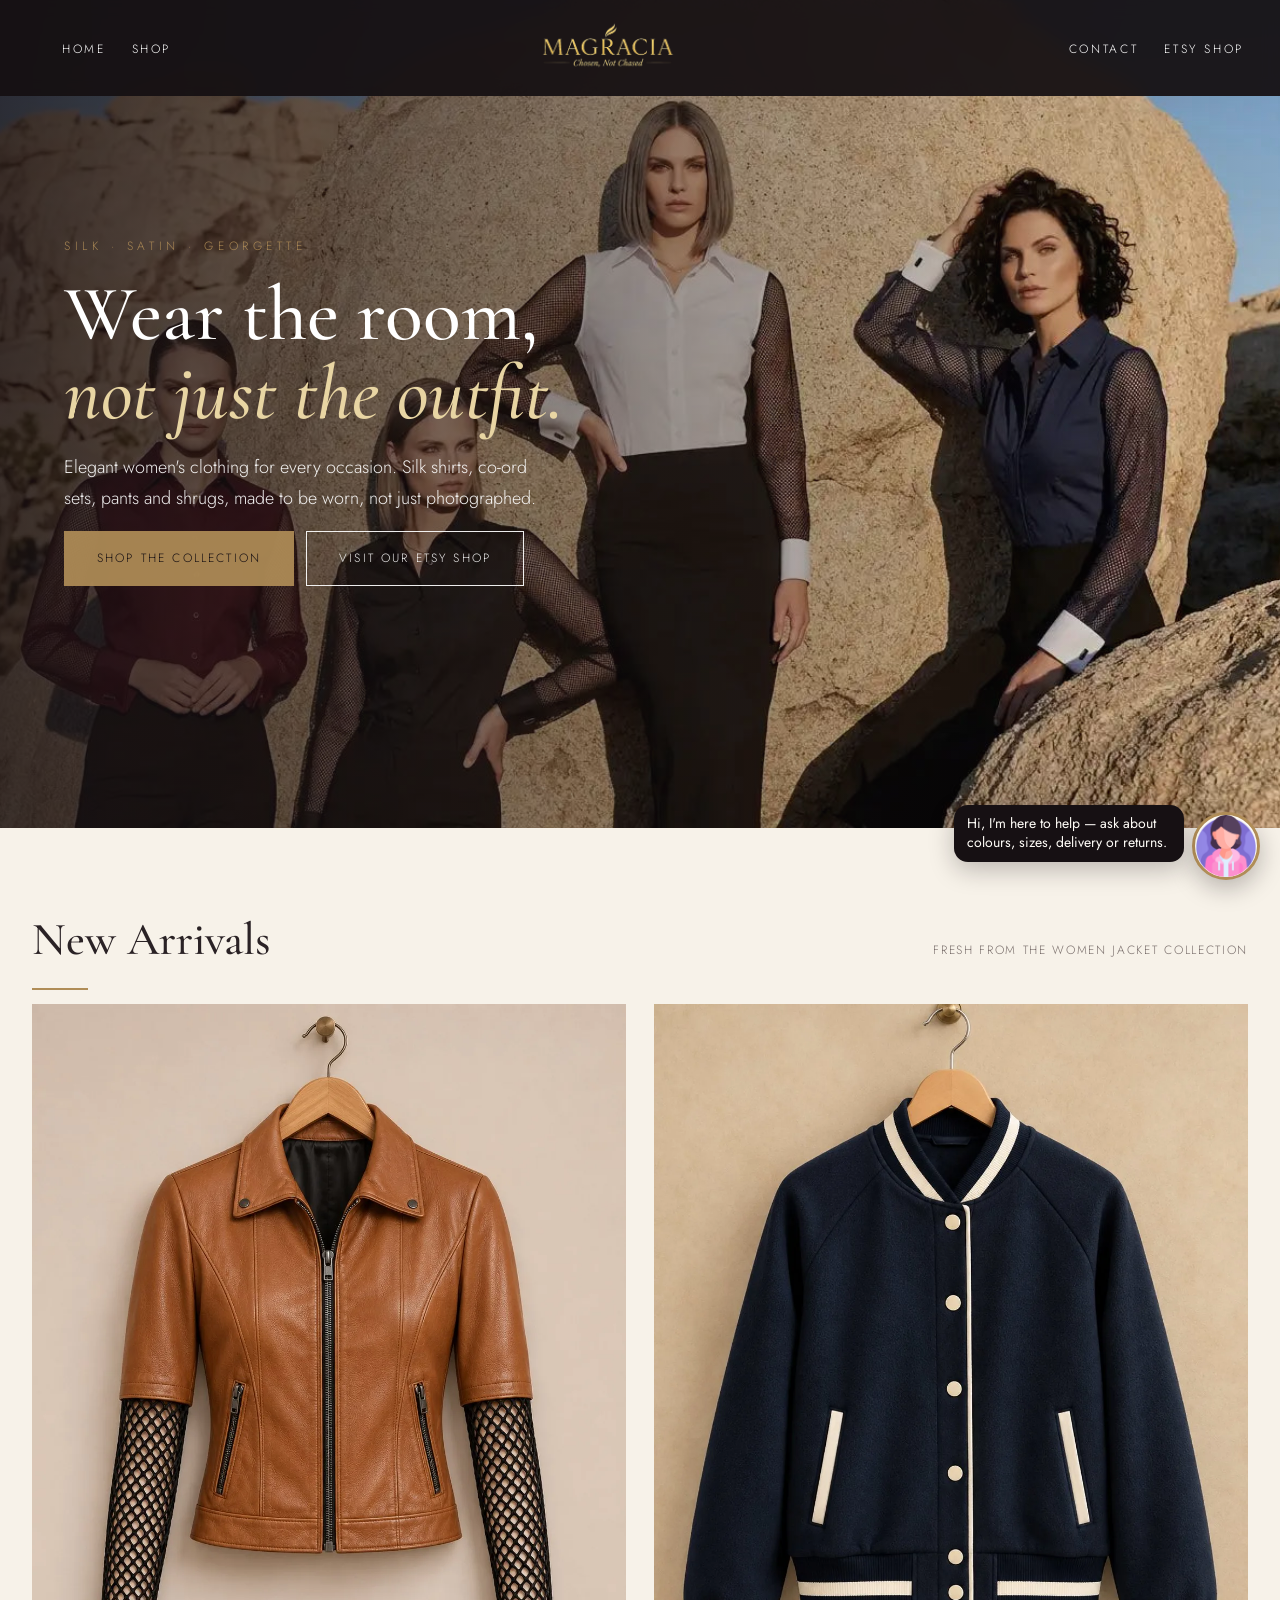
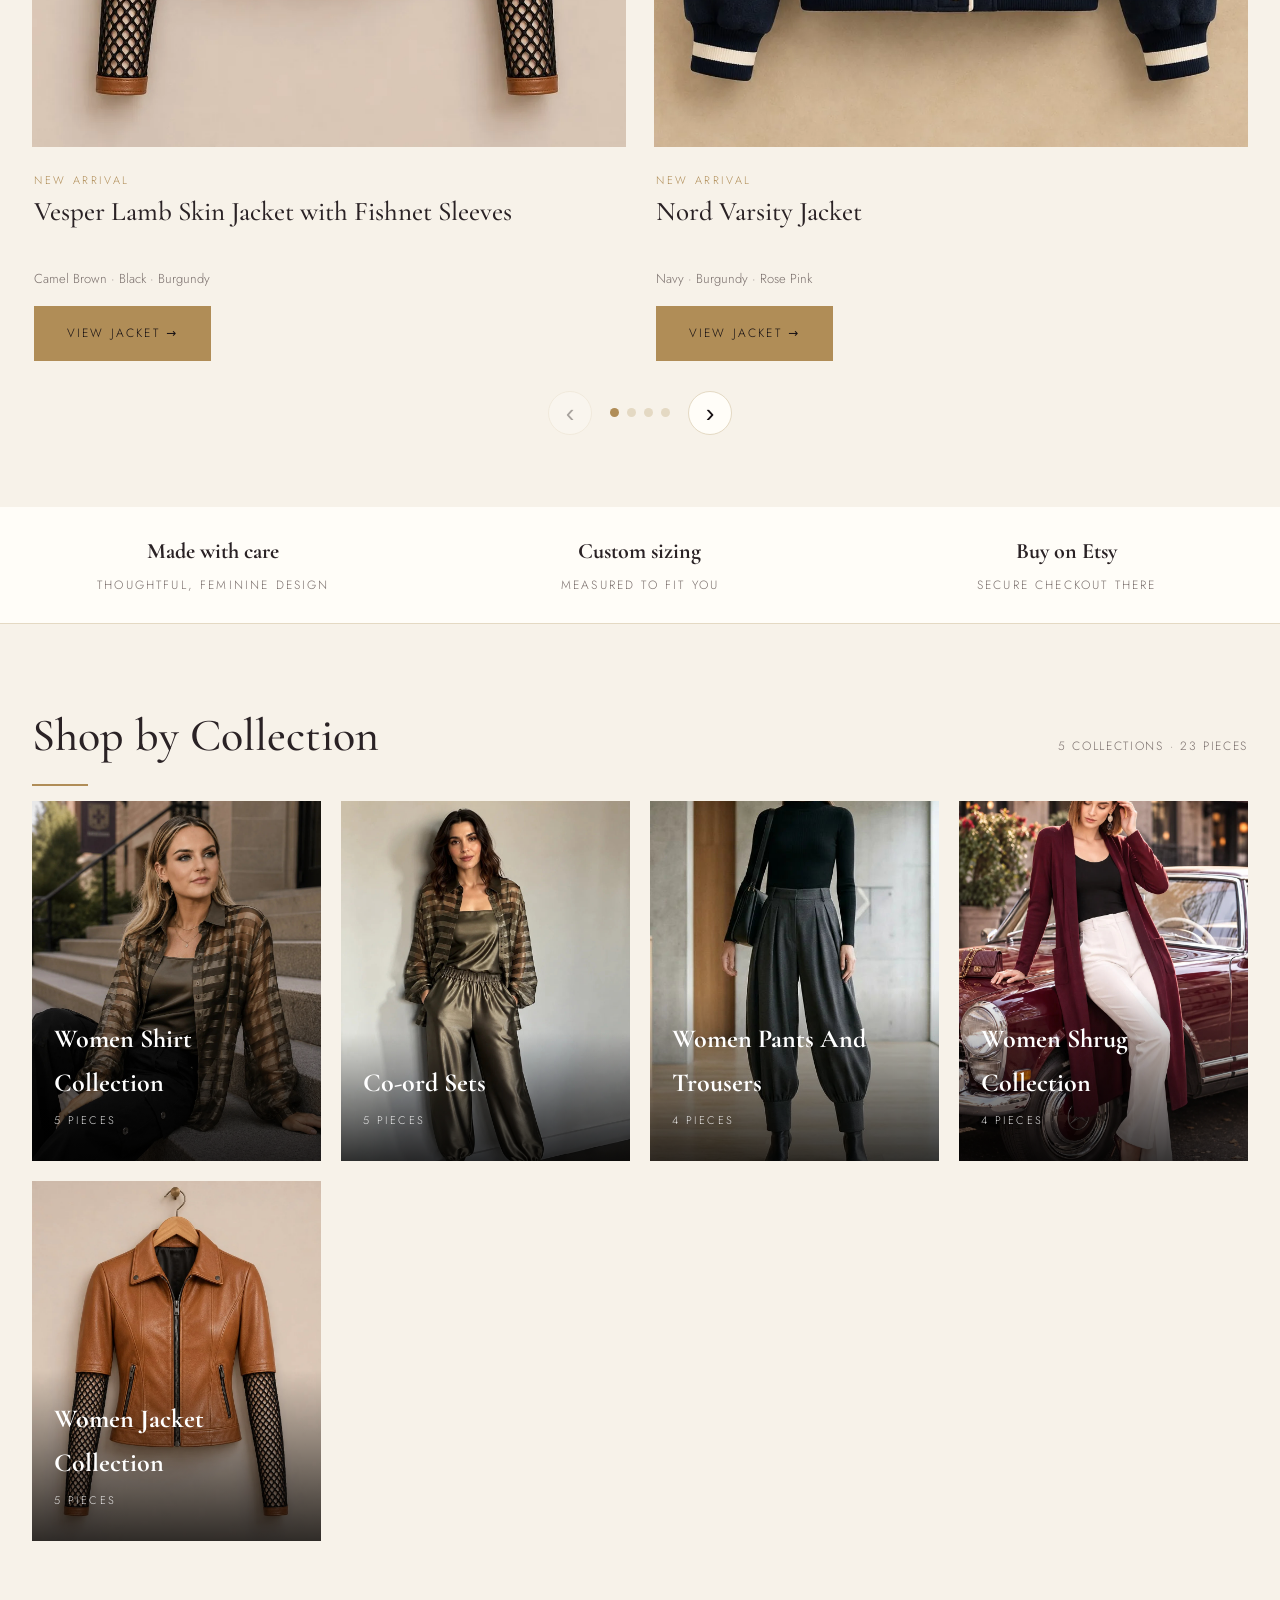
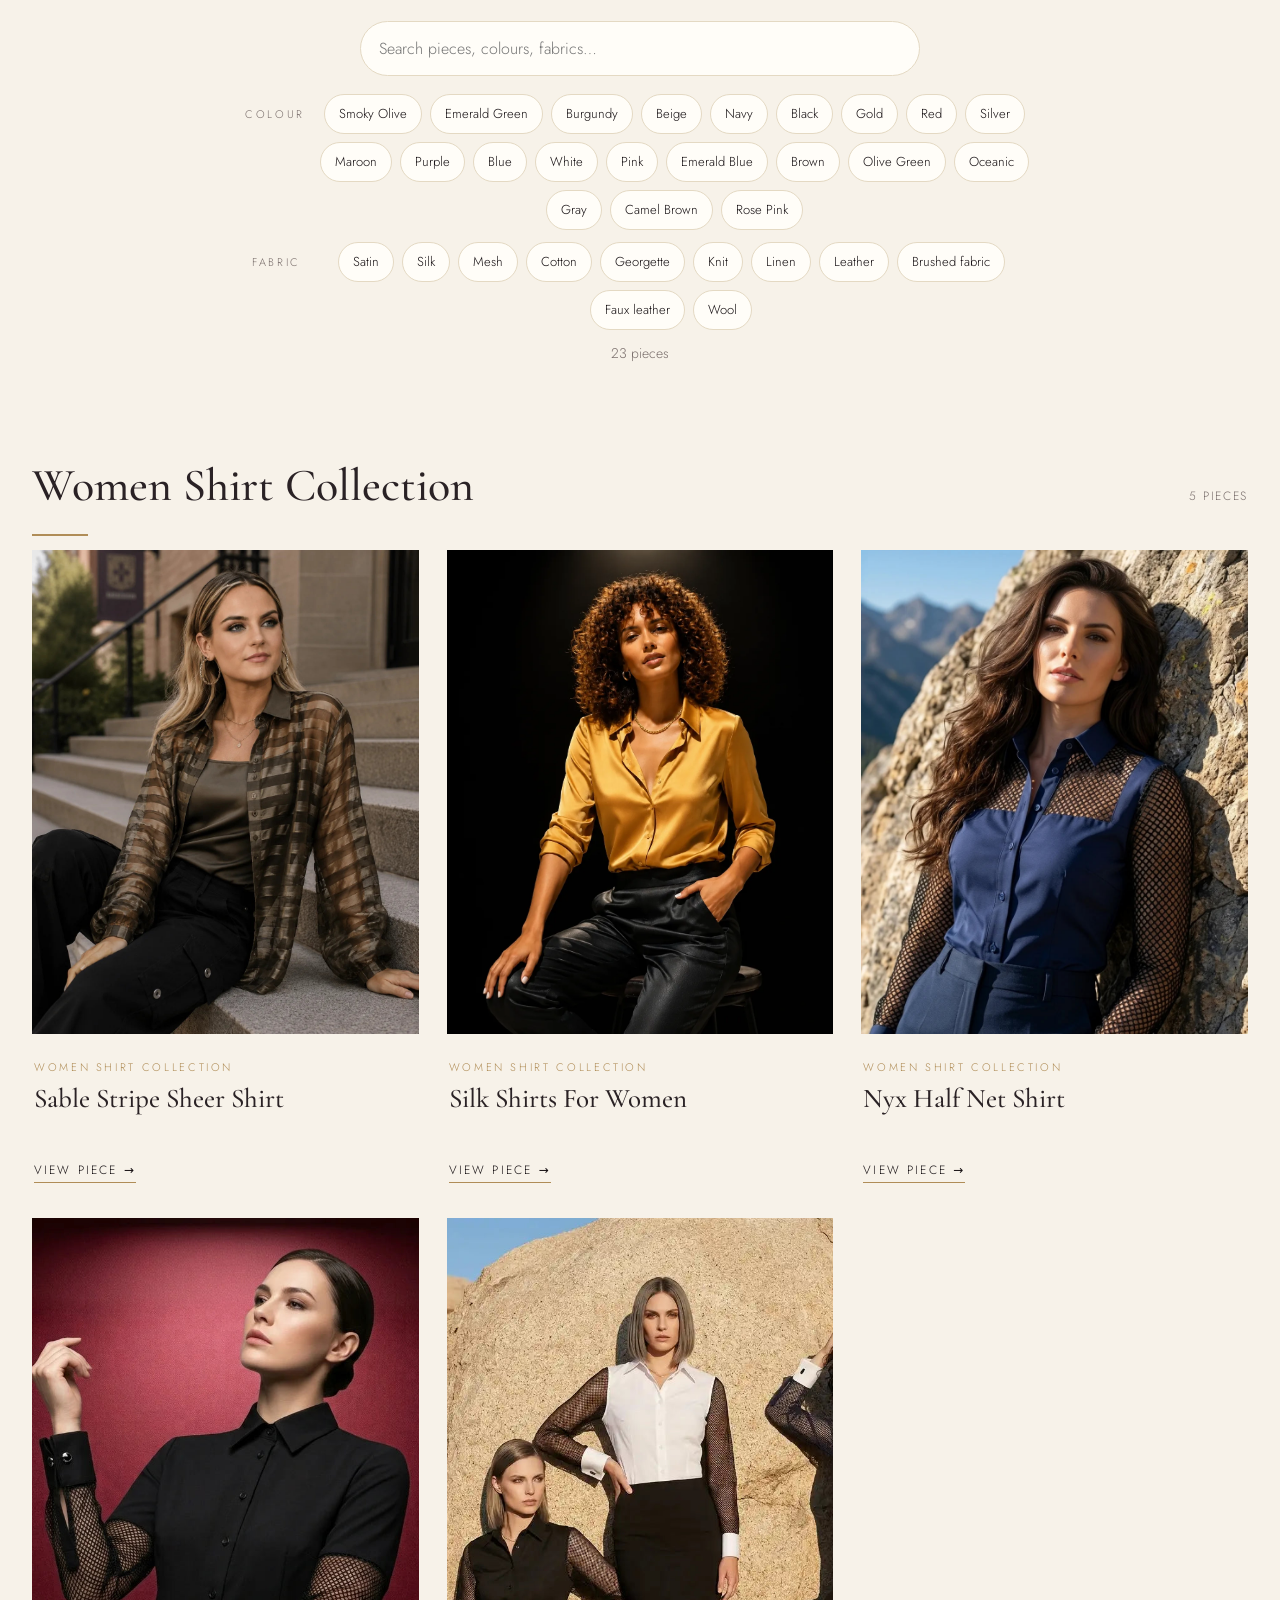
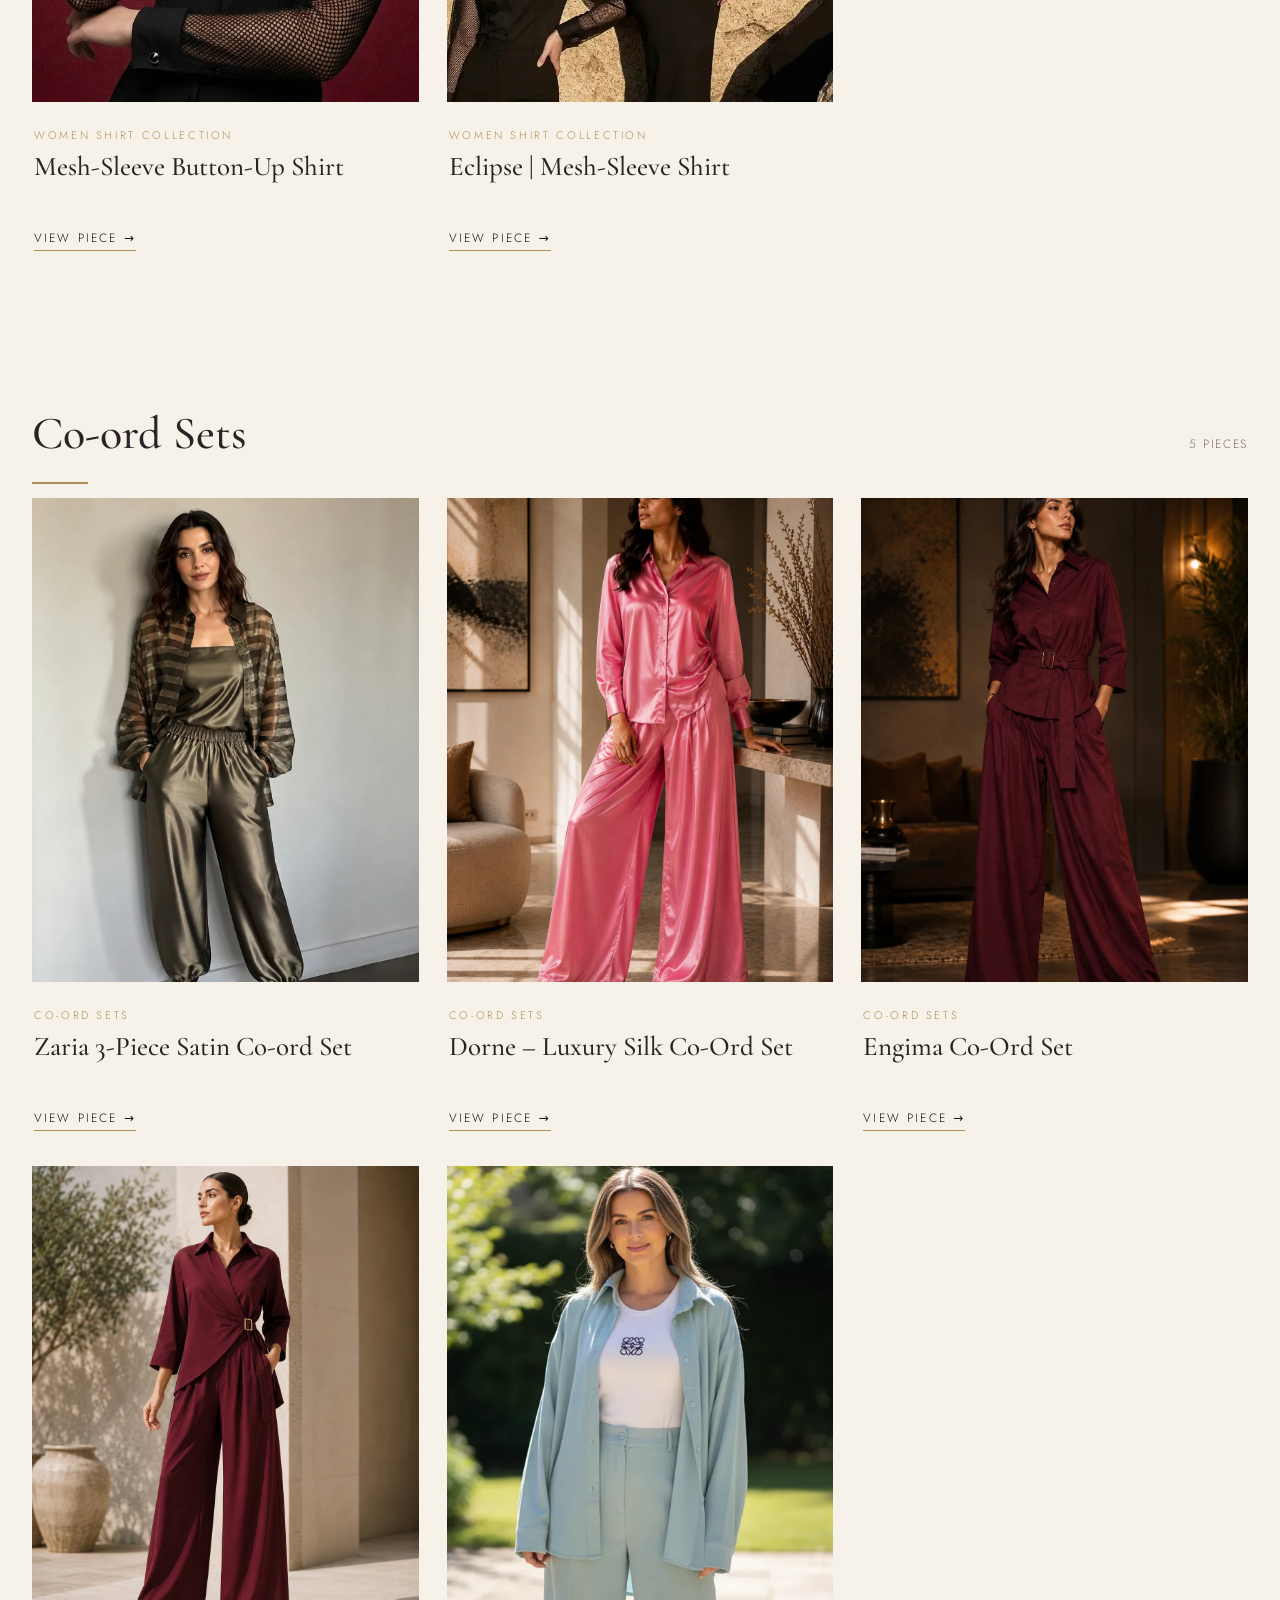
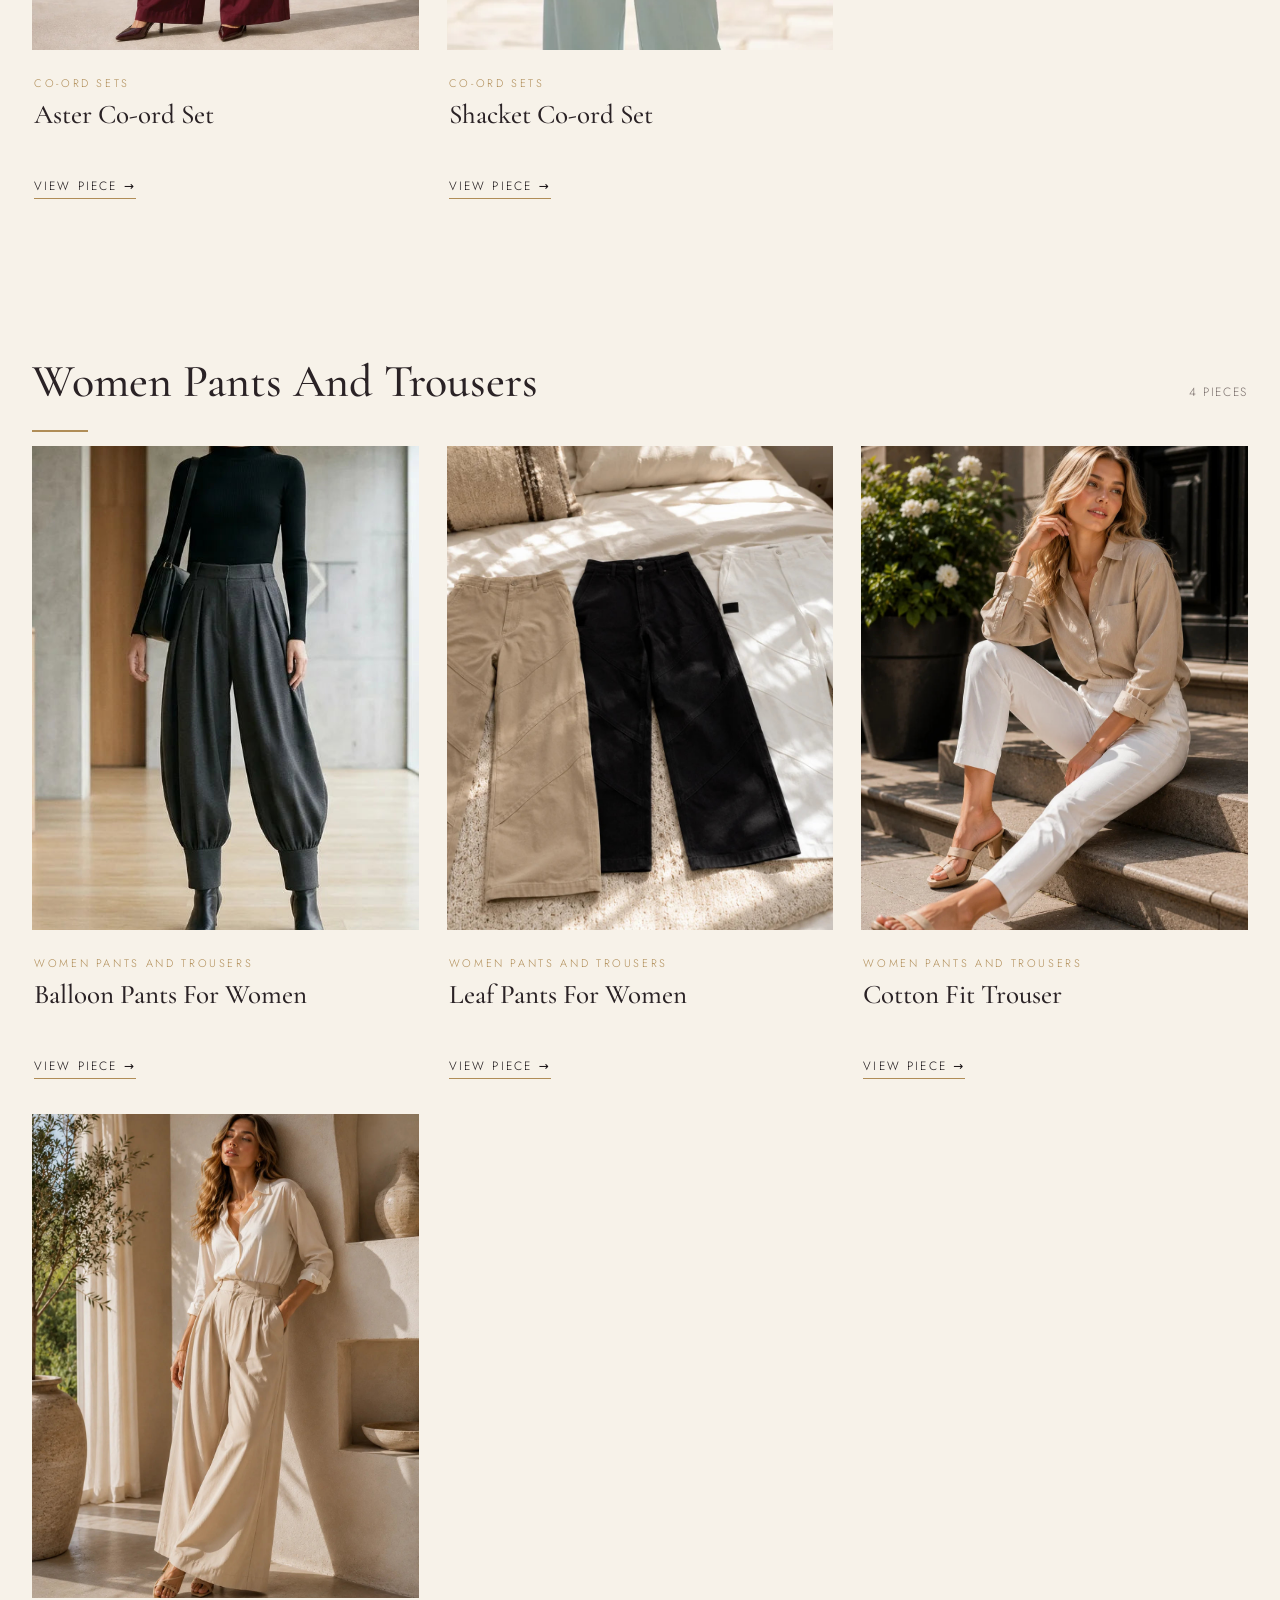
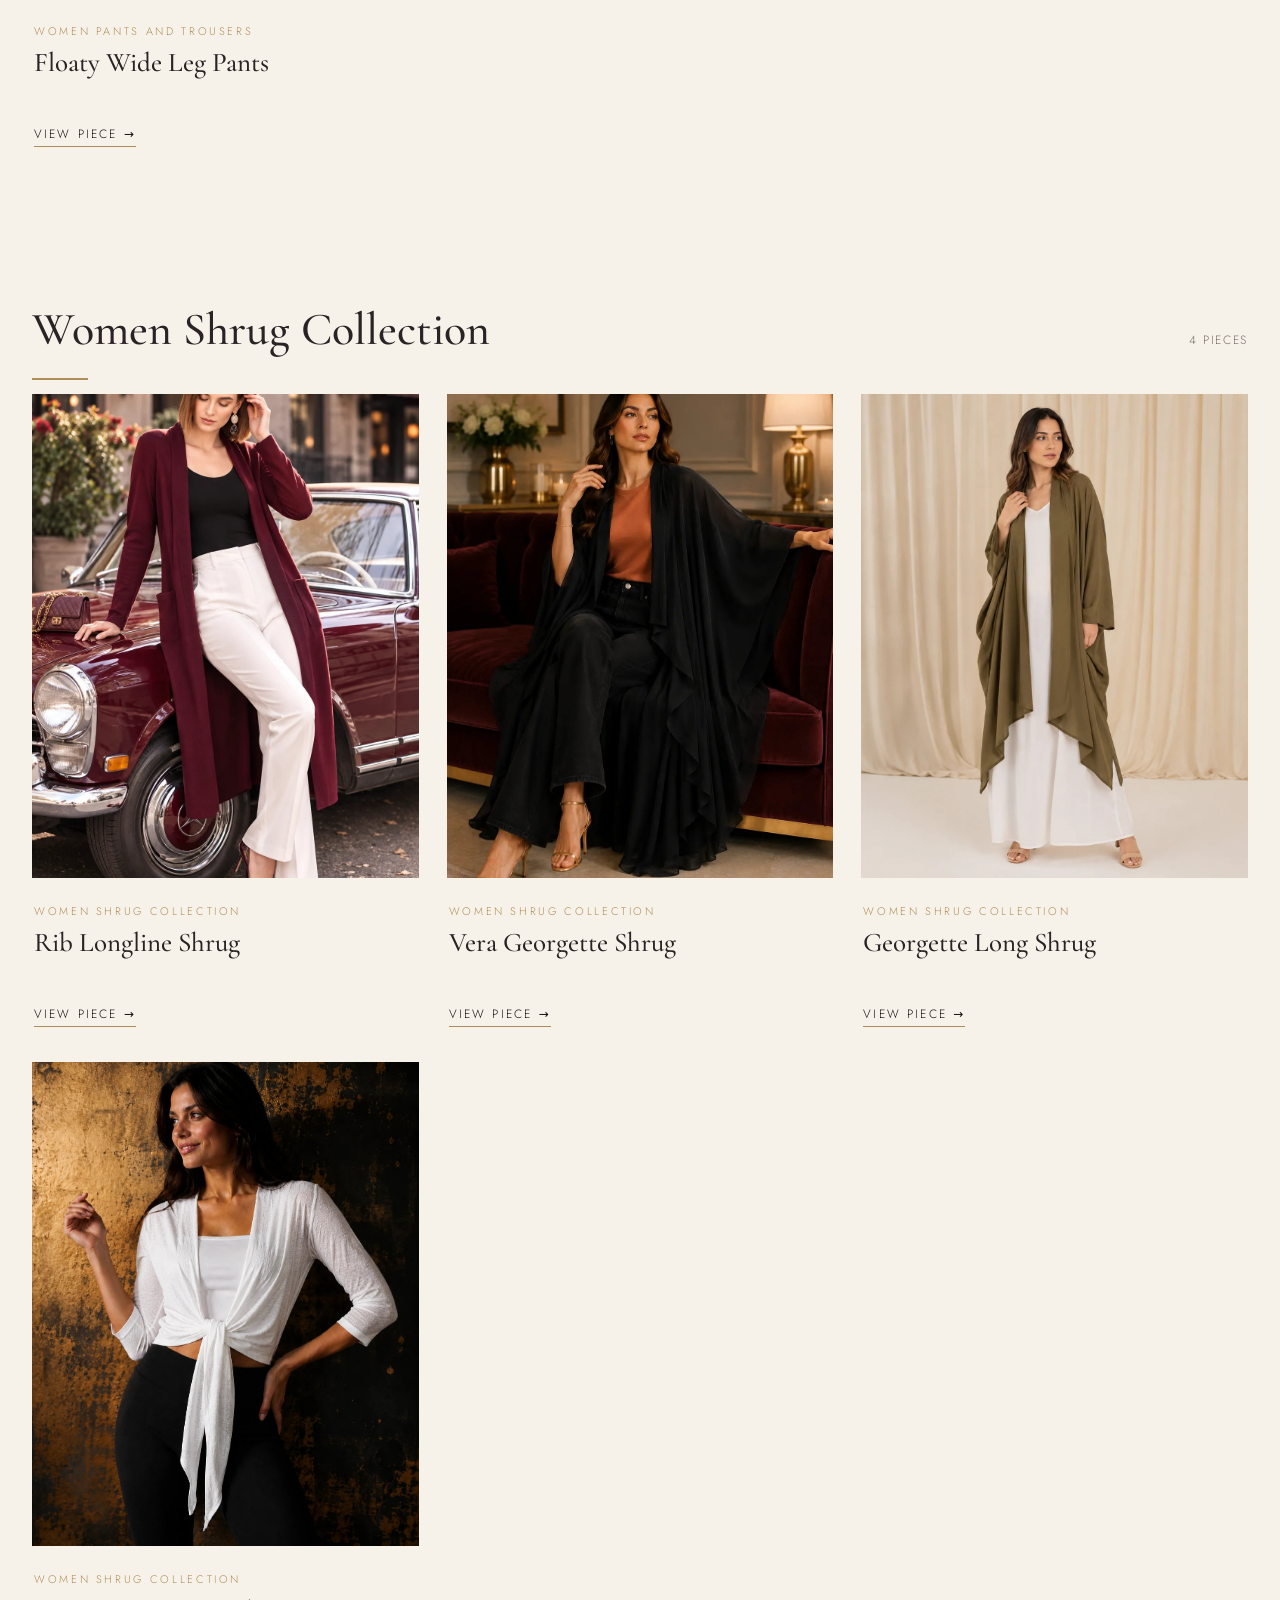
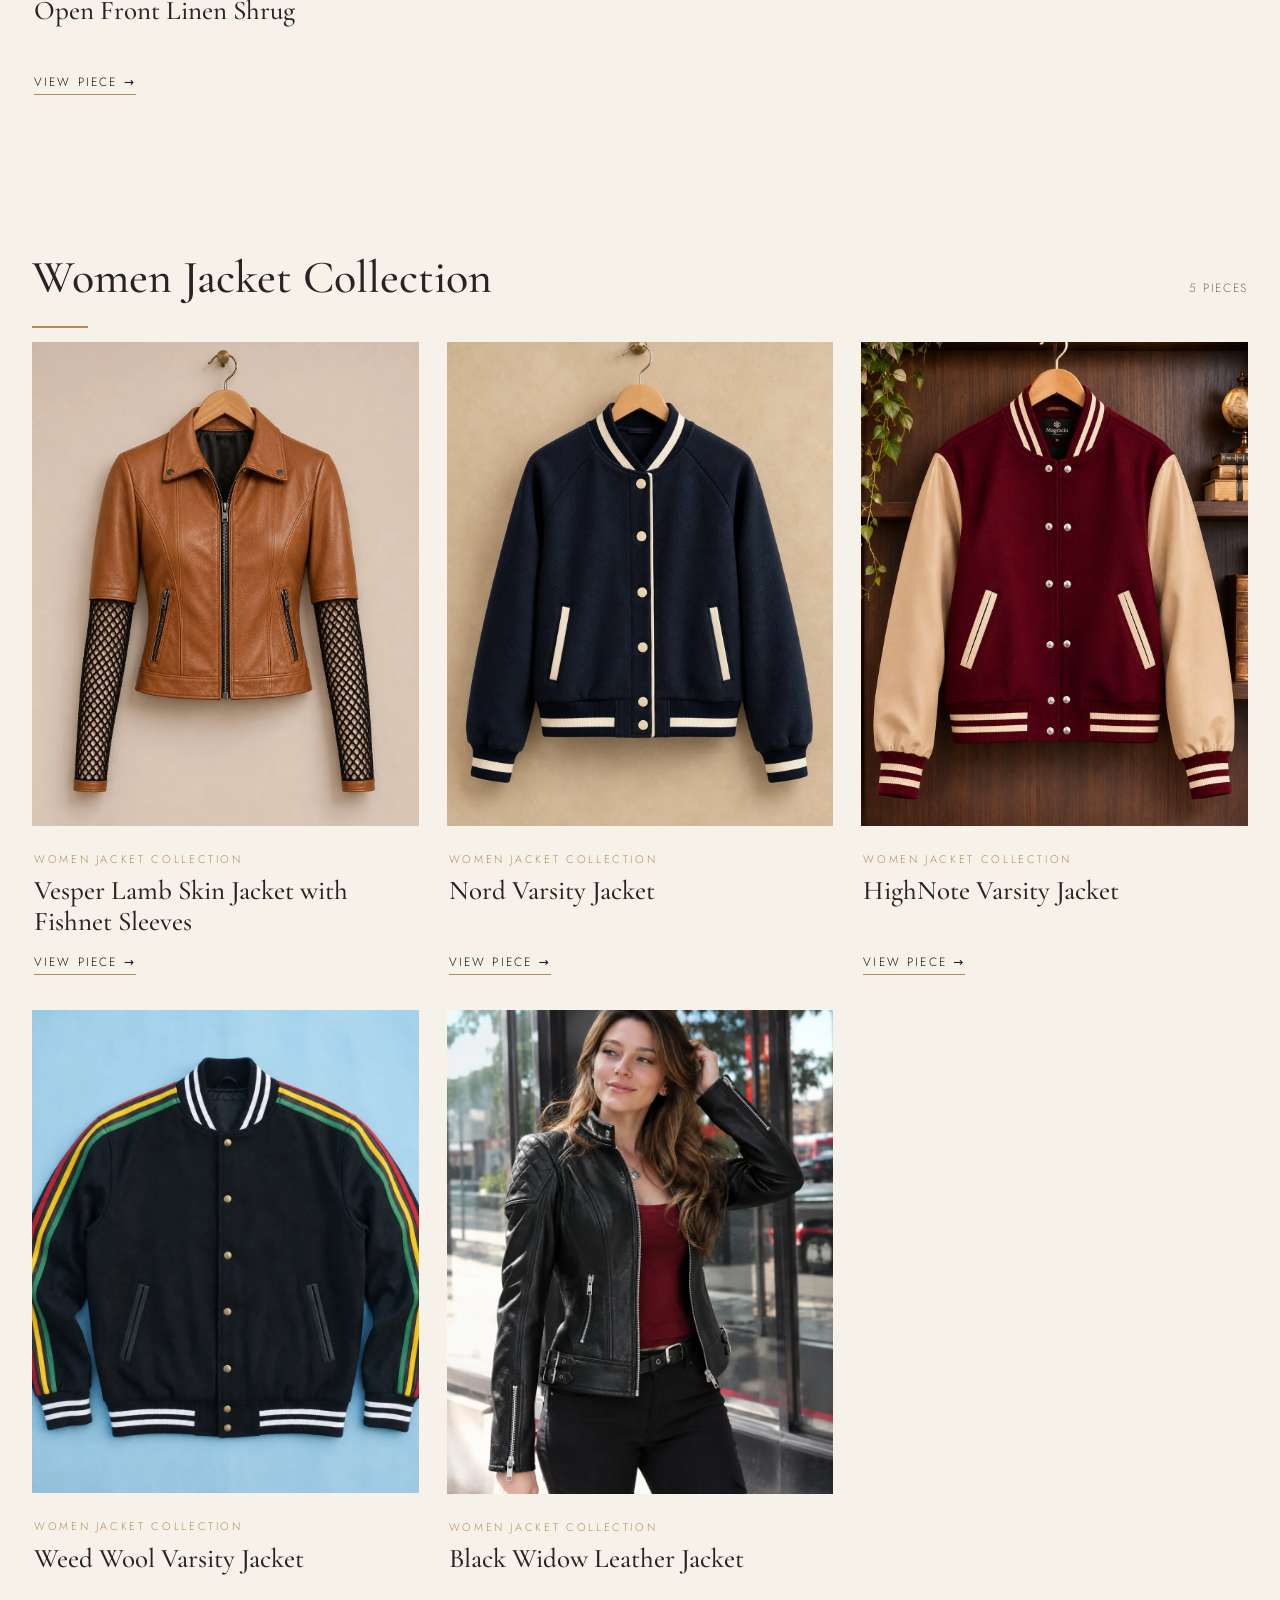
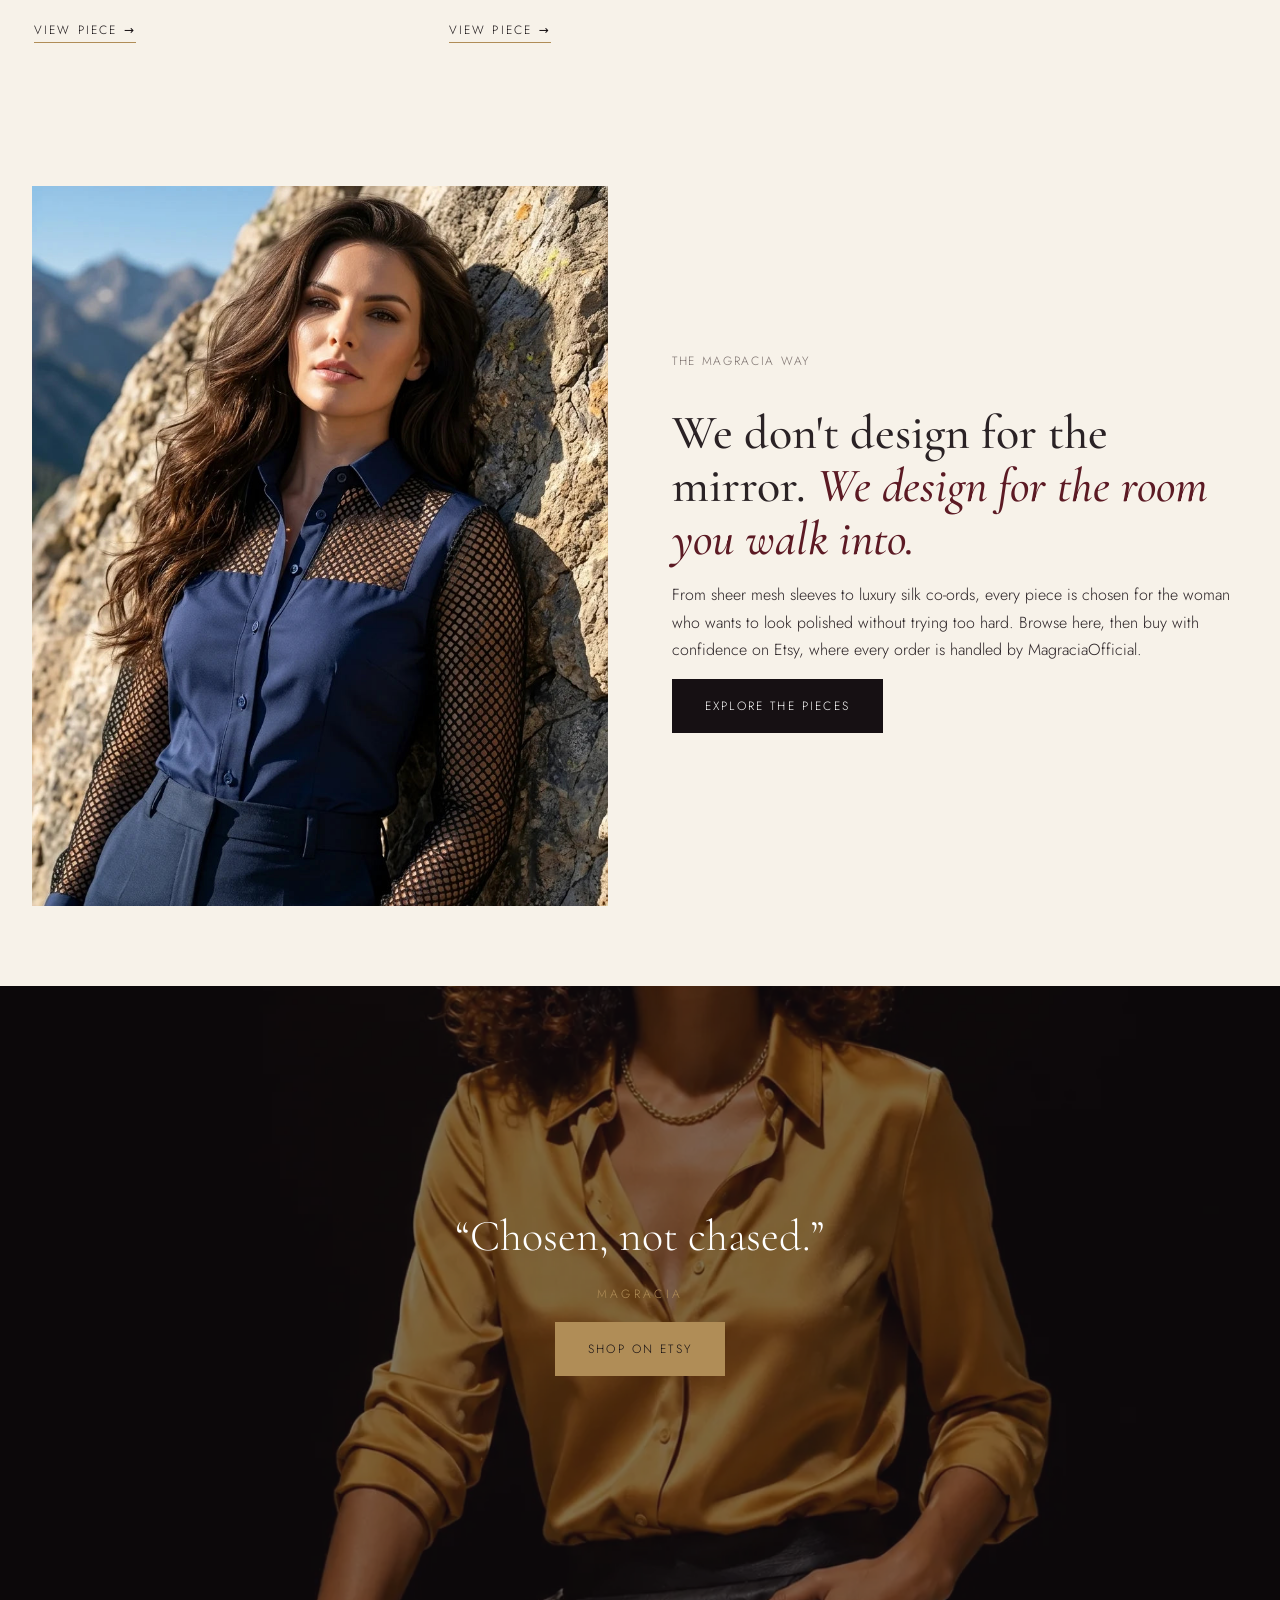
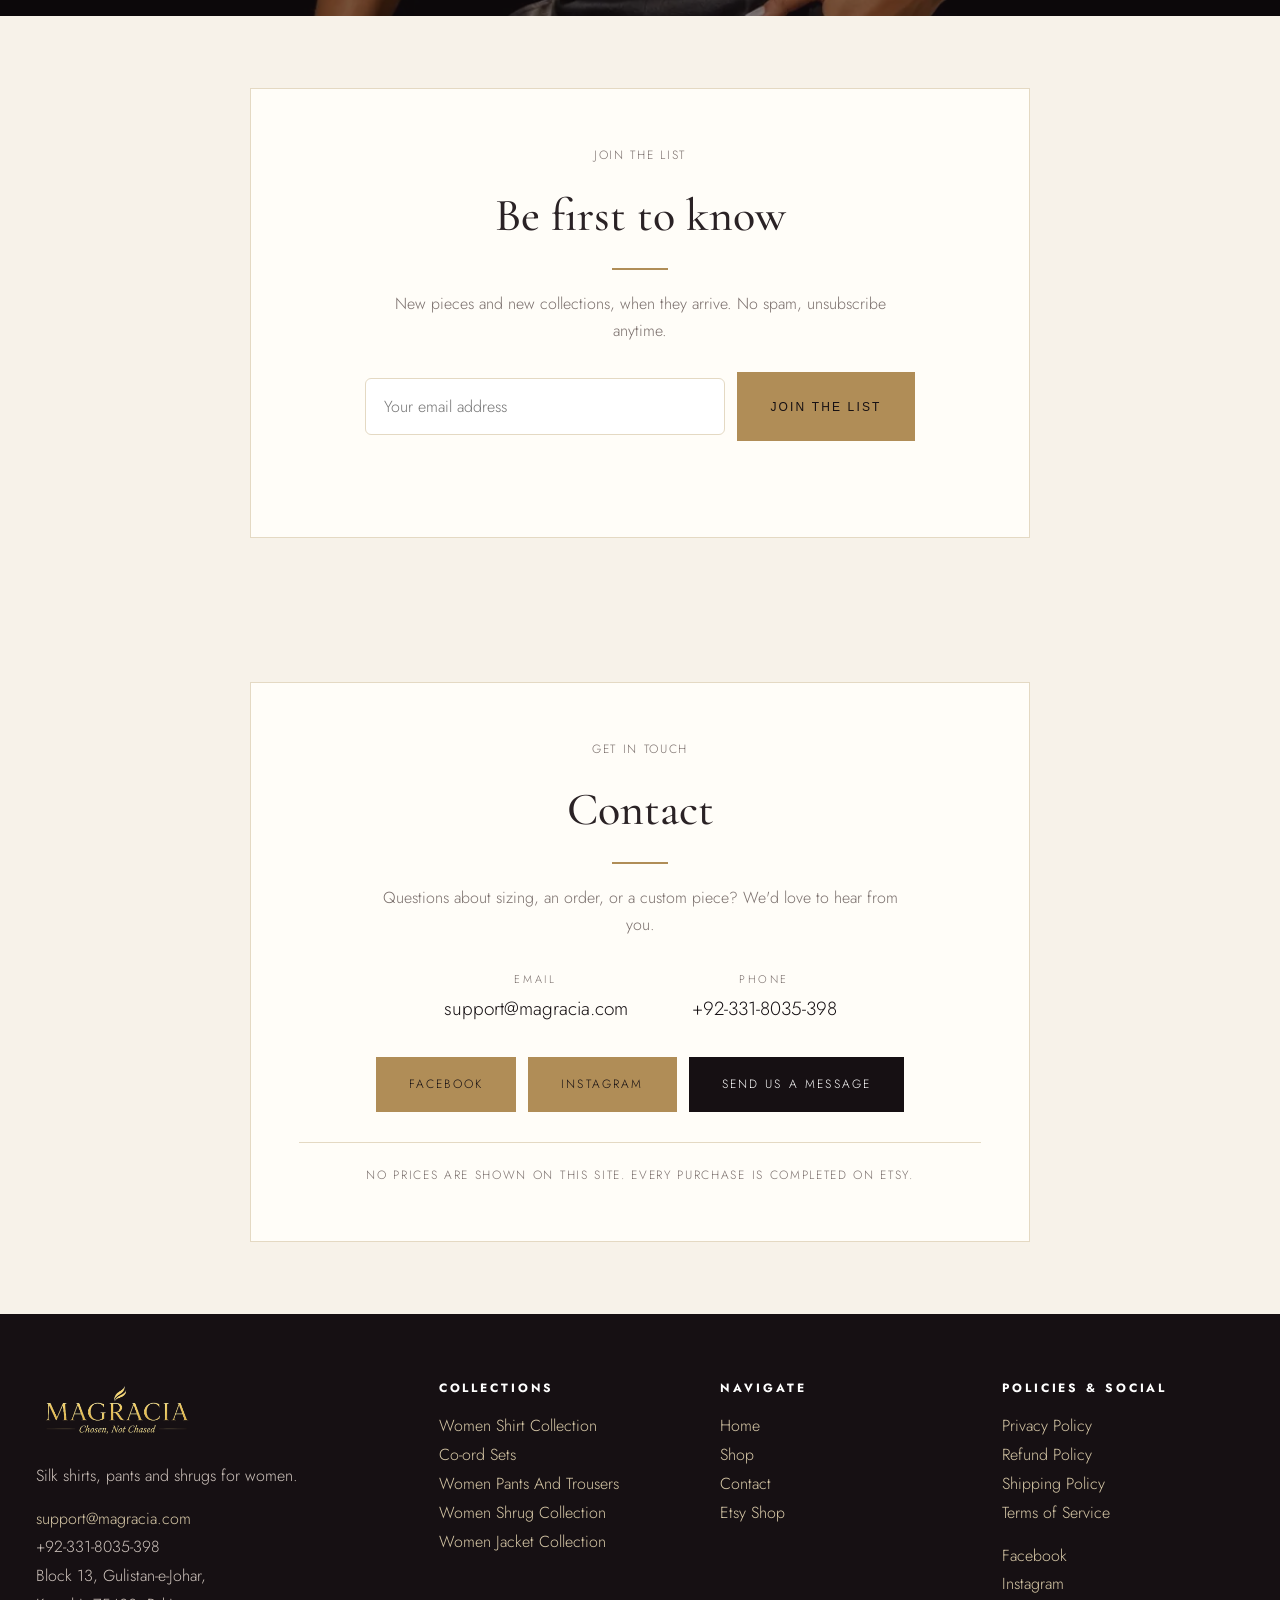
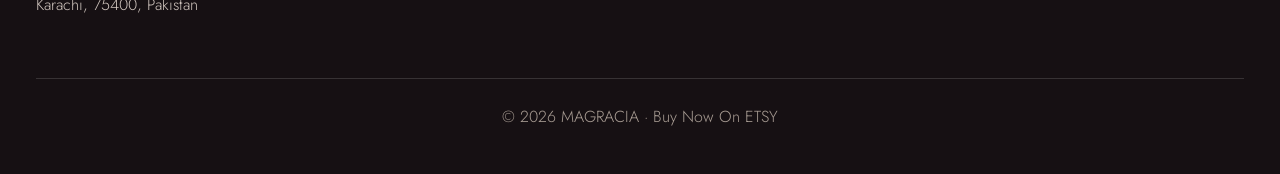
==== commit c91f4660: "New Arrivals carousel: dots are slide positions (4), not one per card" ====
--- a/index.html
+++ b/index.html
@@ -60,27 +60,32 @@
   const jackets=products.filter(p=>p.collection==='Women Jacket Collection');
   const ag=document.getElementById('arrivalsGrid');
   if(ag){ag.innerHTML=jackets.map(p=>'<article class="card" '+cardAttrs(p)+'><a href="product.html?handle='+encodeURIComponent(p.handle)+'"><div class="imgwrap"><img src="'+(p.images[0]||'')+'" alt="'+p.title.replace(/"/g,'')+'" loading="lazy"></div></a><div class="card-body"><span class="label">New Arrival</span><h3>'+p.title+'</h3><p class="arrival-colours">'+(p.colours||[]).join(' · ')+'</p><a class="btn btn-gold" href="product.html?handle='+encodeURIComponent(p.handle)+'">View Jacket →</a></div></article>').join('');}
-  // New Arrivals carousel: arrows + dots over the scroll-snap track
+  // New Arrivals carousel: arrows + dots over the scroll-snap track.
+  // Dots are slide positions (scrollWidth decides how many), not one per card:
+  // with 2 cards visible there are 4 positions for 5 jackets, so no dead dot.
   const arrPrev=document.getElementById('arrPrev'), arrNext=document.getElementById('arrNext'), arrDots=document.getElementById('arrDots');
   function arrivalCards(){return ag?[...ag.querySelectorAll('.card')].filter(c=>c.style.display!=='none'):[];}
+  function arrivalStepPx(){const c=arrivalCards()[0]; return c?c.offsetWidth+28:0;}
+  function arrivalMax(){return ag?Math.max(0,ag.scrollWidth-ag.clientWidth):0;}
+  function arrivalDotCount(){const s=arrivalStepPx(); return s?Math.floor(arrivalMax()/s)+1:0;}
   function updateArrivalNav(){
-    const cards=arrivalCards(); if(!cards.length||!ag)return;
-    const atStart=ag.scrollLeft<=4, atEnd=ag.scrollLeft+ag.clientWidth>=ag.scrollWidth-4;
-    if(arrPrev)arrPrev.disabled=atStart; if(arrNext)arrNext.disabled=atEnd;
-    const g=ag.getBoundingClientRect(), mid=g.left+g.width/2; let idx=0,best=1e9;
-    cards.forEach((c,i)=>{const r=c.getBoundingClientRect(); const d=Math.abs((r.left+r.width/2)-mid); if(d<best){best=d;idx=i;}});
+    if(!ag)return;
+    const s=arrivalStepPx(), n=arrivalDotCount();
+    if(arrPrev)arrPrev.disabled=ag.scrollLeft<=4;
+    if(arrNext)arrNext.disabled=ag.scrollLeft>=arrivalMax()-4;
+    const idx=s?Math.min(n-1,Math.max(0,Math.round(ag.scrollLeft/s))):0;
     if(arrDots)arrDots.querySelectorAll('button').forEach((b,i)=>b.classList.toggle('active',i===idx));
   }
   function buildArrivalDots(){
-    if(!arrDots)return; const n=arrivalCards().length;
-    arrDots.innerHTML=Array.from({length:n},(_,i)=>'<button type="button" aria-label="Go to arrival '+(i+1)+'" data-i="'+i+'"></button>').join('');
-    arrDots.querySelectorAll('button').forEach(b=>b.onclick=()=>{const c=arrivalCards()[+b.dataset.i]; if(c)c.scrollIntoView({behavior:'smooth',inline:'start',block:'nearest'});});
+    if(!arrDots)return; const n=arrivalDotCount(), s=arrivalStepPx();
+    arrDots.innerHTML=Array.from({length:n},(_,i)=>'<button type="button" aria-label="Go to slide '+(i+1)+'" data-i="'+i+'"></button>').join('');
+    arrDots.querySelectorAll('button').forEach(b=>b.onclick=()=>{const i=+b.dataset.i; ag.scrollTo({left:(i===n-1?arrivalMax():i*s),behavior:'smooth'});});
     updateArrivalNav();
   }
-  function arrivalStep(dir){const cards=arrivalCards(); if(!cards.length)return; ag.scrollBy({left:dir*(cards[0].offsetWidth+28),behavior:'smooth'});}
+  function arrivalStep(dir){ag.scrollBy({left:dir*arrivalStepPx(),behavior:'smooth'});}
   if(arrPrev)arrPrev.onclick=()=>arrivalStep(-1);
   if(arrNext)arrNext.onclick=()=>arrivalStep(1);
-  if(ag){ag.addEventListener('scroll',()=>requestAnimationFrame(updateArrivalNav),{passive:true}); buildArrivalDots();}
+  if(ag){ag.addEventListener('scroll',()=>requestAnimationFrame(updateArrivalNav),{passive:true}); let arrRt; window.addEventListener('resize',()=>{clearTimeout(arrRt); arrRt=setTimeout(buildArrivalDots,150);}); buildArrivalDots();}
   // Search + colour/fabric filters (chips are single-select; click again to clear)
   let activeColour='', activeFabric='';
   const norm=s=>(s||'').toLowerCase();
